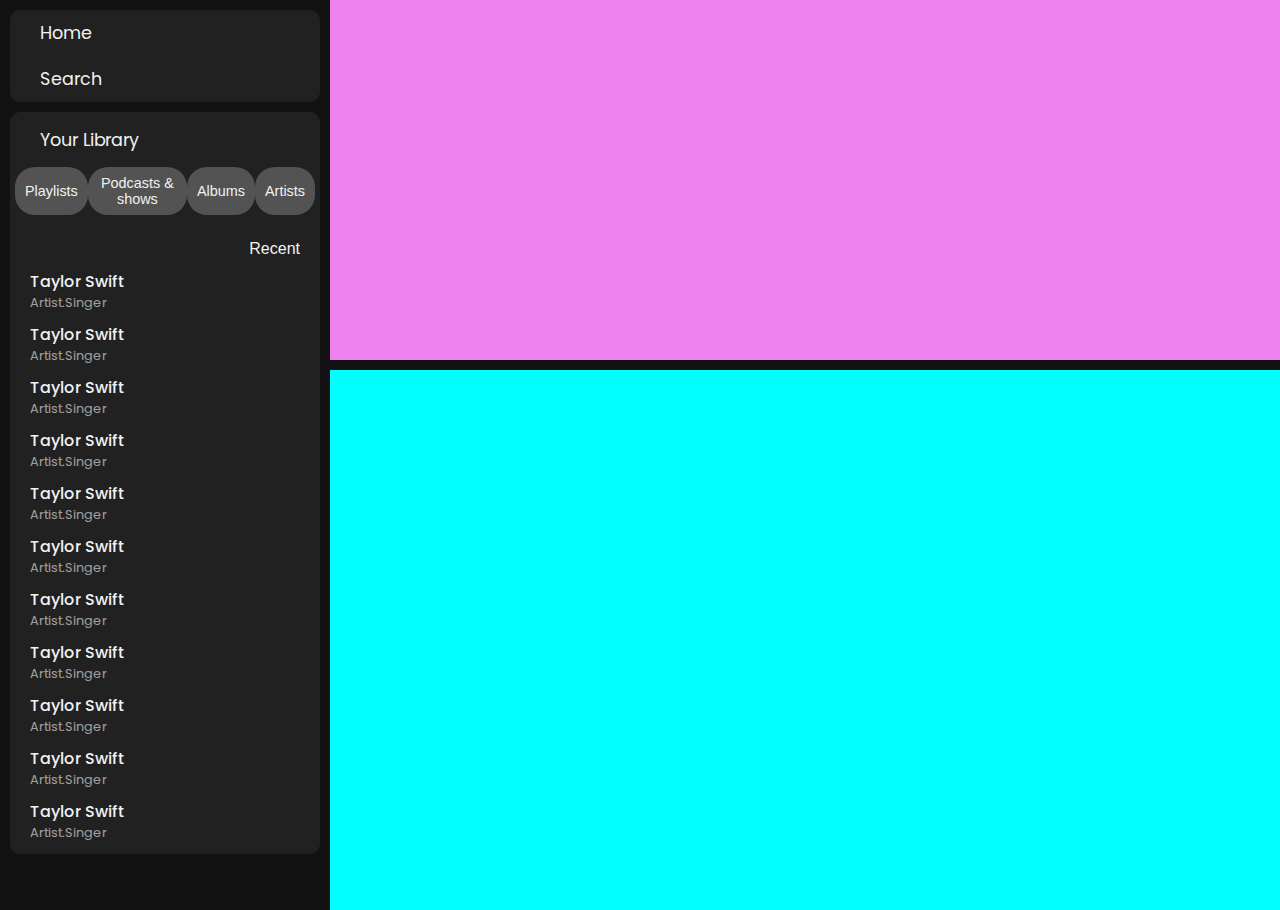
==== index.html @ 1f9c6d1b "aside bar done" ====
<!DOCTYPE html>
<html lang="en">
<head>
    <meta charset="UTF-8">
    <meta name="viewport" content="width=device-width, initial-scale=1.0">
    <title>spotify clone</title>
    <link href="https://cdn.jsdelivr.net/npm/remixicon@2.2.0/fonts/remixicon.css" rel="stylesheet">
    <!-- UNICONS -->
    <link rel="stylesheet" href="https://unicons.iconscout.com/release/v4.0.8/css/line.css">
    <link rel="stylesheet" href="style.css">
</head>
<body>
    <aside>
        <nav>
            <div>
                <i class="ri-home-5-fill"></i><h2>Home</h2>
            </div>
            <div>
                <i class="ri-search-line"></i><h2>Search</h2>
            </div>
        </nav>
        <section class="list">
            <div class="list__top">
                <div class="list__top__left">
                    <i class="ri-layout-2-fill"></i>
                    <h2>Your Library</h2>
                </div>
                <div class="list__top__right">
                    <i class="uil uil-plus"></i>
                    <i class="uil uil-arrow-right"></i>
                </div>
            </div>
            <div class="category-btn">
                <button>Playlists</button>
                <button>Podcasts & shows</button>
                <button>Albums</button>
                <button>Artists</button>
            </div>
            <div class="recent-btn">
                <i class="ri-search-line"></i>
                <button>Recent <i class="uil uil-angle-down"></i></button>
            </div>
            <div class="music__lists">
                <div class="music__box">
                    <div>
                        <img src="images/thumbnail1.jpeg" alt="" />
                    </div>
                    <div>
                        <p class="author_title">Taylor Swift</p>
                        <p class="author_sub_title">Artist.Singer</p>
                    </div>
                </div>
                <div class="music__box">
                    <div>
                        <img src="images/thumbnail2.jpg" alt="" />
                    </div>
                    <div>
                        <p class="author_title">Taylor Swift</p>
                        <p class="author_sub_title">Artist.Singer</p>
                    </div>
                </div>
                <div class="music__box">
                    <div>
                        <img src="images/thumbnail3.jpeg" alt="" />
                    </div>
                    <div>
                        <p class="author_title">Taylor Swift</p>
                        <p class="author_sub_title">Artist.Singer</p>
                    </div>
                </div>
                <div class="music__box">
                    <div>
                        <img src="images/thumbnail4.jpeg" alt="" />
                    </div>
                    <div>
                        <p class="author_title">Taylor Swift</p>
                        <p class="author_sub_title">Artist.Singer</p>
                    </div>
                </div>
                <div class="music__box">
                    <div>
                        <img src="images/thumbnail5.jpeg" alt="" />
                    </div>
                    <div>
                        <p class="author_title">Taylor Swift</p>
                        <p class="author_sub_title">Artist.Singer</p>
                    </div>
                </div>
                <div class="music__box">
                    <div>
                        <img src="images/thumbnail6.jpeg" alt="" />
                    </div>
                    <div>
                        <p class="author_title">Taylor Swift</p>
                        <p class="author_sub_title">Artist.Singer</p>
                    </div>
                </div>
                <div class="music__box">
                    <div>
                        <img src="images/thumbnail7.jpeg" alt="" />
                    </div>
                    <div>
                        <p class="author_title">Taylor Swift</p>
                        <p class="author_sub_title">Artist.Singer</p>
                    </div>
                </div>
                <div class="music__box">
                    <div>
                        <img src="images/thumbnail7.jpeg" alt="" />
                    </div>
                    <div>
                        <p class="author_title">Taylor Swift</p>
                        <p class="author_sub_title">Artist.Singer</p>
                    </div>
                </div>
                <div class="music__box">
                    <div>
                        <img src="images/thumbnail7.jpeg" alt="" />
                    </div>
                    <div>
                        <p class="author_title">Taylor Swift</p>
                        <p class="author_sub_title">Artist.Singer</p>
                    </div>
                </div>
                <div class="music__box">
                    <div>
                        <img src="images/thumbnail7.jpeg" alt="" />
                    </div>
                    <div>
                        <p class="author_title">Taylor Swift</p>
                        <p class="author_sub_title">Artist.Singer</p>
                    </div>
                </div>
                <div class="music__box">
                    <div>
                        <img src="images/thumbnail7.jpeg" alt="" />
                    </div>
                    <div>
                        <p class="author_title">Taylor Swift</p>
                        <p class="author_sub_title">Artist.Singer</p>
                    </div>
                </div>
                <div class="music__box">
                    <div>
                        <img src="images/thumbnail7.jpeg" alt="" />
                    </div>
                    <div>
                        <p class="author_title">Taylor Swift</p>
                        <p class="author_sub_title">Artist.Singer</p>
                    </div>
                </div>
                <div class="music__box">
                    <div>
                        <img src="images/thumbnail7.jpeg" alt="" />
                    </div>
                    <div>
                        <p class="author_title">Taylor Swift</p>
                        <p class="author_sub_title">Artist.Singer</p>
                    </div>
                </div>
                <div class="music__box">
                    <div>
                        <img src="images/thumbnail7.jpeg" alt="" />
                    </div>
                    <div>
                        <p class="author_title">Taylor Swift</p>
                        <p class="author_sub_title">Artist.Singer</p>
                    </div>
                </div>
                <div class="music__box">
                    <div>
                        <img src="images/thumbnail7.jpeg" alt="" />
                    </div>
                    <div>
                        <p class="author_title">Taylor Swift</p>
                        <p class="author_sub_title">Artist.Singer</p>
                    </div>
                </div>
                <div class="music__box">
                    <div>
                        <img src="images/thumbnail7.jpeg" alt="" />
                    </div>
                    <div>
                        <p class="author_title">Taylor Swift</p>
                        <p class="author_sub_title">Artist.Singer</p>
                    </div>
                </div>
            </div>
        </section>
    </aside>
    <main>
        <header>

        </header>
        <section class="container">
            
        </section>
    </main>
</body>
</html>
---- style.css ----
@import url("https://fonts.googleapis.com/css2?family=Poppins:wght@300;400;500;600&family=Roboto:wght@300;400;500&display=swap");
/* font-family: 'Poppins', sans-serif;
font-family: 'Roboto', sans-serif; */

* {
  margin: 0;
  padding: 0;
  box-sizing: border-box;
}

:root {
  /* Hex	 */
  --main-green: #1db954;
  --background: #212121;
  --border: #121212;
  --light-background: #535353;
  --grey: #b3b3b3;
  --font-color: #f1f1f1;
}
::-webkit-scrollbar {
  width: 0px;
  height: 5px;
  cursor: pointer;
}

::-webkit-scrollbar-thumb {
  background-color: rgb(114, 113, 113);
  border-radius: 10px;
  height: 200px;
}

::-webkit-scrollbar-track {
  background-color: transparent;
}

body {
  display: grid;
  grid-template-columns: 25% 75%;
  gap: 10px;
  height: 100vh;
  background: var(--border);
  font-family: "Poppins", sans-serif;
}
/* -------------------------------------------------------------------------- */
/*                                Aside section                               */
/* -------------------------------------------------------------------------- */
aside {
  position: sticky;
  background-color: var(--border);
  grid-row-start: 1;
  grid-row-end: 3;
  gap: 10px;
}
aside nav {
  margin-block: 10px;
  margin-left: 10px;
  border-radius: 10px;
  overflow: hidden;
  background: var(--background);
}
aside nav div {
  padding: 10px 20px;
  display: flex;
  justify-content: flex-start;
  align-items: center;
  color: var(--font-color);
  cursor: pointer;
}
aside nav div i {
  font-size: 1.5rem;
  margin-right: 10px;
}
aside nav div h2 {
  font-size: 1.1rem;
  font-weight: 400;
}
aside nav div:hover {
  opacity: 0.8;
}
/* ------------------------- aside section container ------------------------ */
aside .list {
  background: var(--background);
  margin-left: 10px;
  margin-bottom: 10px;
  border-radius: 10px;
  overflow: hidden;
  color: var(--font-color);
}
aside .list .list__top {
  display: flex;
  justify-content: space-between;
  align-items: center;
  padding: 10px 20px;
}
aside .list .list__top .list__top__left {
  display: flex;
  align-items: center;
}
aside .list .list__top .list__top__left > i {
  font-size: 1.5rem;
  margin-right: 10px;
}
aside .list .list__top .list__top__left > h2 {
  font-size: 1.1rem;
  font-weight: 400;
}
aside .list .list__top .list__top__right > i {
  font-size: 1.5rem;
}
aside .list .list__top .list__top__right > i:first-child {
  margin-right: 5px;
}
aside .list .category-btn {
  display: flex;
  justify-content: space-around;
  margin-inline: 5px;
  margin-bottom: 10px;
}
aside .list .category-btn button {
  padding: 8px 10px;
  border-radius: 20px;
  background: var(--light-background);
  color: var(--font-color);
  font-size: 0.9rem;
  font-weight: 500;
  border: none;
  outline: none;
}
aside .list .recent-btn {
  display: flex;
  justify-content: space-between;
  padding: 10px 20px;
}
aside .list .recent-btn i {
  font-size: 1.3rem;
}
aside .list .recent-btn button {
  font-size: 1rem;
  background: none;
  border: none;
  outline: none;
  color: var(--font-color);
}
aside .list .music__lists {
  display: grid;
  gap: 10px;
  height: 65vh;
  overflow: auto;
}
aside .list .music__box {
  margin-inline: 10px;
  display: flex;
  gap: 10px;
}
aside .list .music__box div > img {
  height: 3.3rem;
  border-radius: 10px;
}
aside .list .music__box div > .author_title {
  font-weight: 500;
}
aside .list .music__box div > .author_sub_title {
  font-size: 0.8rem;
  opacity: 0.6;
}

main {
  background-color: var(--border);
  display: grid;
  grid-template-rows: 40% 60%;
  gap: 10px;
  height: 100vh;
}
main > header {
  width: 100%;
  height: 100%;
  background-color: violet;
}
main > section {
  width: 100%;
  background-color: aqua;
}
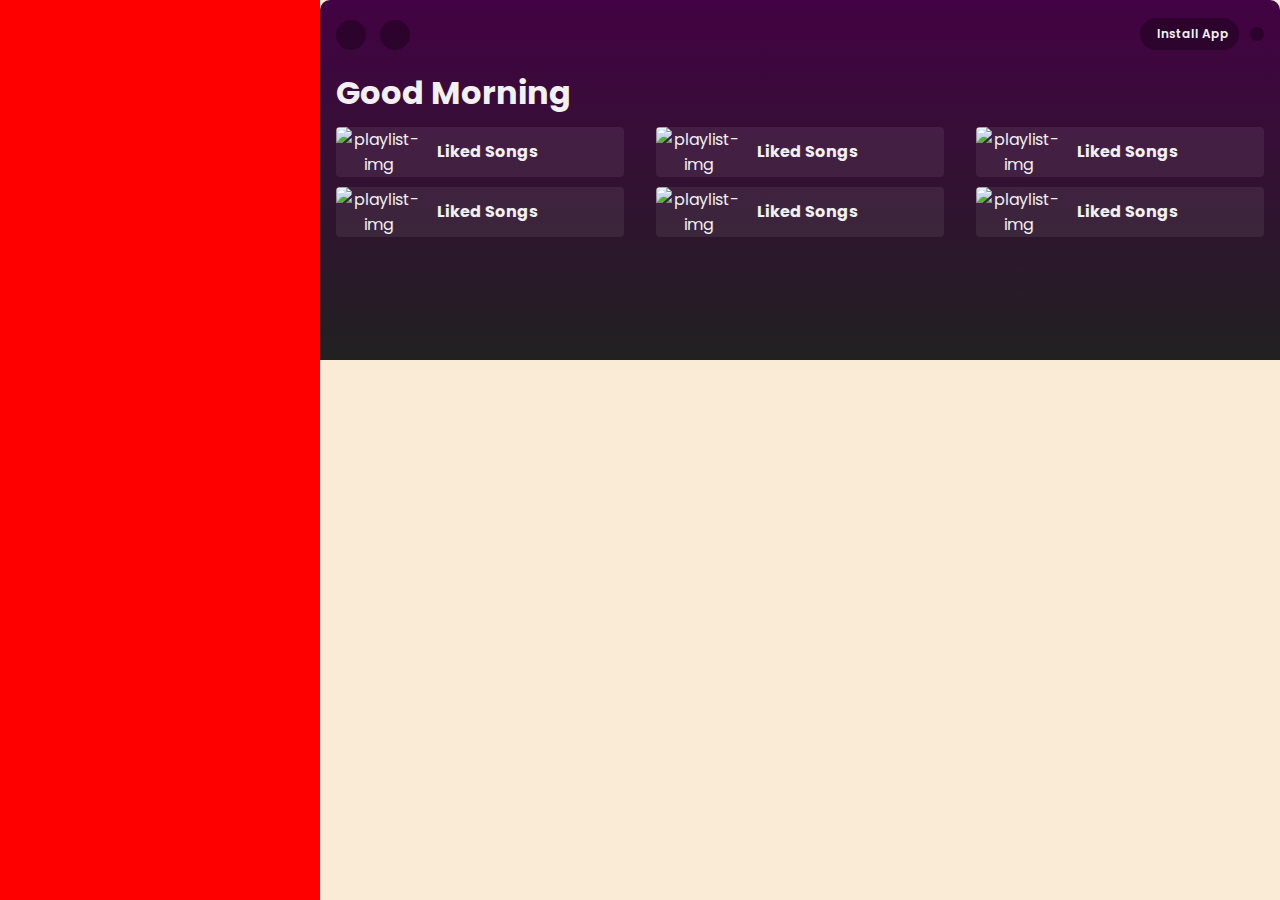
==== commit 2f45eabf: "Main header done" ====
--- a/index.html
+++ b/index.html
@@ -4,196 +4,69 @@
     <meta charset="UTF-8">
     <meta name="viewport" content="width=device-width, initial-scale=1.0">
     <title>spotify clone</title>
+
+    <!-- ================= Remix Icons =============== -->
     <link href="https://cdn.jsdelivr.net/npm/remixicon@2.2.0/fonts/remixicon.css" rel="stylesheet">
-    <!-- UNICONS -->
-    <link rel="stylesheet" href="https://unicons.iconscout.com/release/v4.0.8/css/line.css">
+    
+     <!-- UNICONS -->
+     <link rel="stylesheet" href="https://unicons.iconscout.com/release/v4.0.8/css/line.css">
+
     <link rel="stylesheet" href="style.css">
 </head>
 <body>
     <aside>
-        <nav>
-            <div>
-                <i class="ri-home-5-fill"></i><h2>Home</h2>
-            </div>
-            <div>
-                <i class="ri-search-line"></i><h2>Search</h2>
-            </div>
-        </nav>
-        <section class="list">
-            <div class="list__top">
-                <div class="list__top__left">
-                    <i class="ri-layout-2-fill"></i>
-                    <h2>Your Library</h2>
-                </div>
-                <div class="list__top__right">
-                    <i class="uil uil-plus"></i>
-                    <i class="uil uil-arrow-right"></i>
-                </div>
-            </div>
-            <div class="category-btn">
-                <button>Playlists</button>
-                <button>Podcasts & shows</button>
-                <button>Albums</button>
-                <button>Artists</button>
-            </div>
-            <div class="recent-btn">
-                <i class="ri-search-line"></i>
-                <button>Recent <i class="uil uil-angle-down"></i></button>
-            </div>
-            <div class="music__lists">
-                <div class="music__box">
-                    <div>
-                        <img src="images/thumbnail1.jpeg" alt="" />
-                    </div>
-                    <div>
-                        <p class="author_title">Taylor Swift</p>
-                        <p class="author_sub_title">Artist.Singer</p>
-                    </div>
-                </div>
-                <div class="music__box">
-                    <div>
-                        <img src="images/thumbnail2.jpg" alt="" />
-                    </div>
-                    <div>
-                        <p class="author_title">Taylor Swift</p>
-                        <p class="author_sub_title">Artist.Singer</p>
-                    </div>
-                </div>
-                <div class="music__box">
-                    <div>
-                        <img src="images/thumbnail3.jpeg" alt="" />
-                    </div>
-                    <div>
-                        <p class="author_title">Taylor Swift</p>
-                        <p class="author_sub_title">Artist.Singer</p>
-                    </div>
-                </div>
-                <div class="music__box">
-                    <div>
-                        <img src="images/thumbnail4.jpeg" alt="" />
-                    </div>
-                    <div>
-                        <p class="author_title">Taylor Swift</p>
-                        <p class="author_sub_title">Artist.Singer</p>
-                    </div>
-                </div>
-                <div class="music__box">
-                    <div>
-                        <img src="images/thumbnail5.jpeg" alt="" />
-                    </div>
-                    <div>
-                        <p class="author_title">Taylor Swift</p>
-                        <p class="author_sub_title">Artist.Singer</p>
-                    </div>
-                </div>
-                <div class="music__box">
-                    <div>
-                        <img src="images/thumbnail6.jpeg" alt="" />
-                    </div>
-                    <div>
-                        <p class="author_title">Taylor Swift</p>
-                        <p class="author_sub_title">Artist.Singer</p>
-                    </div>
-                </div>
-                <div class="music__box">
-                    <div>
-                        <img src="images/thumbnail7.jpeg" alt="" />
-                    </div>
-                    <div>
-                        <p class="author_title">Taylor Swift</p>
-                        <p class="author_sub_title">Artist.Singer</p>
-                    </div>
-                </div>
-                <div class="music__box">
-                    <div>
-                        <img src="images/thumbnail7.jpeg" alt="" />
-                    </div>
-                    <div>
-                        <p class="author_title">Taylor Swift</p>
-                        <p class="author_sub_title">Artist.Singer</p>
-                    </div>
-                </div>
-                <div class="music__box">
-                    <div>
-                        <img src="images/thumbnail7.jpeg" alt="" />
-                    </div>
-                    <div>
-                        <p class="author_title">Taylor Swift</p>
-                        <p class="author_sub_title">Artist.Singer</p>
-                    </div>
-                </div>
-                <div class="music__box">
-                    <div>
-                        <img src="images/thumbnail7.jpeg" alt="" />
-                    </div>
-                    <div>
-                        <p class="author_title">Taylor Swift</p>
-                        <p class="author_sub_title">Artist.Singer</p>
-                    </div>
-                </div>
-                <div class="music__box">
-                    <div>
-                        <img src="images/thumbnail7.jpeg" alt="" />
-                    </div>
-                    <div>
-                        <p class="author_title">Taylor Swift</p>
-                        <p class="author_sub_title">Artist.Singer</p>
-                    </div>
-                </div>
-                <div class="music__box">
-                    <div>
-                        <img src="images/thumbnail7.jpeg" alt="" />
-                    </div>
-                    <div>
-                        <p class="author_title">Taylor Swift</p>
-                        <p class="author_sub_title">Artist.Singer</p>
-                    </div>
-                </div>
-                <div class="music__box">
-                    <div>
-                        <img src="images/thumbnail7.jpeg" alt="" />
-                    </div>
-                    <div>
-                        <p class="author_title">Taylor Swift</p>
-                        <p class="author_sub_title">Artist.Singer</p>
-                    </div>
-                </div>
-                <div class="music__box">
-                    <div>
-                        <img src="images/thumbnail7.jpeg" alt="" />
-                    </div>
-                    <div>
-                        <p class="author_title">Taylor Swift</p>
-                        <p class="author_sub_title">Artist.Singer</p>
-                    </div>
-                </div>
-                <div class="music__box">
-                    <div>
-                        <img src="images/thumbnail7.jpeg" alt="" />
-                    </div>
-                    <div>
-                        <p class="author_title">Taylor Swift</p>
-                        <p class="author_sub_title">Artist.Singer</p>
-                    </div>
-                </div>
-                <div class="music__box">
-                    <div>
-                        <img src="images/thumbnail7.jpeg" alt="" />
-                    </div>
-                    <div>
-                        <p class="author_title">Taylor Swift</p>
-                        <p class="author_sub_title">Artist.Singer</p>
-                    </div>
-                </div>
-            </div>
-        </section>
+
     </aside>
     <main>
         <header>
-
+            <nav class="top-nav">
+                <div class="arrows">
+                    <span class="icon-left"><i class="ri-arrow-left-s-line"></i></span>
+                    <span class="icon-right"><i class="ri-arrow-right-s-line"></i></span>
+                </div>
+                <div class="nav-info">
+                    <span class="install-app"><i class="ri-download-line"></i>Install App</span>
+                    <span class="user-profile"><i class="ri-user-line"></i></span>
+                </div>
+            </nav>
+            <div class="heading">
+                <h1>Good Morning</h1>
+            </div>
+            <div class="playlist-container">
+                <div class="playlist">
+                    <img src="https://tse3.mm.bing.net/th?id=OIP.KIRb1icpJNN8DLBWg6hM1gHaHY&pid=Api&P=0&h=180" alt="playlist-img" class="playlist-img">
+                    <h4 class="playlist-title">Liked Songs</h4>
+                    <span class="play-icon"><i class="ri-play-fill"></i></span>
+                </div>
+                <div class="playlist">
+                    <img src="https://image.freepik.com/free-vector/beautiful-retro-live-music-banner_1419-1988.jpg" alt="playlist-img" class="playlist-img">
+                    <h4 class="playlist-title">Liked Songs</h4>
+                    <span class="play-icon"><i class="ri-play-fill"></i></span>
+                </div>
+                <div class="playlist">
+                    <img src="https://d1csarkz8obe9u.cloudfront.net/posterpreviews/new-release-mixtape-music-promo-video-banner-design-template-7518214f05194bed7dd793cc465c2a35_screen.jpg" alt="playlist-img" class="playlist-img">
+                    <h4 class="playlist-title">Liked Songs</h4>
+                    <span class="play-icon"><i class="ri-play-fill"></i></span>
+                </div>
+                <div class="playlist">
+                    <img src="https://tse3.mm.bing.net/th?id=OIP.KIRb1icpJNN8DLBWg6hM1gHaHY&pid=Api&P=0&h=180" alt="playlist-img" class="playlist-img">
+                    <h4 class="playlist-title">Liked Songs</h4>
+                    <span class="play-icon"><i class="ri-play-fill"></i></span>
+                </div>
+                <div class="playlist">
+                    <img src="https://image.freepik.com/free-vector/beautiful-retro-live-music-banner_1419-1988.jpg" alt="playlist-img" class="playlist-img">
+                    <h4 class="playlist-title">Liked Songs</h4>
+                    <span class="play-icon"><i class="ri-play-fill"></i></span>
+                </div>
+                <div class="playlist">
+                    <img src="https://d1csarkz8obe9u.cloudfront.net/posterpreviews/new-release-mixtape-music-promo-video-banner-design-template-7518214f05194bed7dd793cc465c2a35_screen.jpg" alt="playlist-img" class="playlist-img">
+                    <h4 class="playlist-title">Liked Songs</h4>
+                    <span class="play-icon"><i class="ri-play-fill"></i></span>
+                </div>
+            </div>
         </header>
         <section class="container">
-            
+
         </section>
     </main>
 </body>
--- a/style.css
+++ b/style.css
@@ -1,182 +1,163 @@
 @import url("https://fonts.googleapis.com/css2?family=Poppins:wght@300;400;500;600&family=Roboto:wght@300;400;500&display=swap");
-/* font-family: 'Poppins', sans-serif;
-font-family: 'Roboto', sans-serif; */
 
-* {
-  margin: 0;
-  padding: 0;
-  box-sizing: border-box;
+
+*{
+    margin: 0;
+    padding: 0;
+    box-sizing: border-box;
+}
+body{
+    display: grid;
+    grid-template-columns: 25% 75%;
+    height: 100vh;
+    font-family: 'Roboto', sans-serif;
+    font-family: 'Poppins', sans-serif;
+}
+aside{
+    background-color: red;
+    height: 100vh;
+}
+main{
+    background-color: antiquewhite;
+    height: 100vh;
+}
+main > header {
+    width: 100%;
+    height: 40%;
+    background-color: var(--background);
 }
 
-:root {
-  /* Hex	 */
-  --main-green: #1db954;
-  --background: #212121;
-  --border: #121212;
-  --light-background: #535353;
-  --grey: #b3b3b3;
-  --font-color: #f1f1f1;
-}
-::-webkit-scrollbar {
-  width: 0px;
-  height: 5px;
-  cursor: pointer;
+:root{
+    /* Hex	 */
+    --main-green: #1db954;
+    --background: #212121;	
+    --border :#121212;
+    --light-background:#535353;
+    --grey:#b3b3b3;
+    --font-color: #f1f1f1;
 }
 
-::-webkit-scrollbar-thumb {
-  background-color: rgb(114, 113, 113);
-  border-radius: 10px;
-  height: 200px;
+/* ==================== Headder CSS ===================== */
+
+header{
+    background: linear-gradient(to bottom , rgb(67, 2, 67) , var(--background));
+    color: var(--font-color);
+    border-top-left-radius: 10px;
+    border-top-right-radius: 10px;
 }
 
-::-webkit-scrollbar-track {
-  background-color: transparent;
+header .top-nav{
+    padding: 1rem;
+    display: flex;
+    justify-content: space-between;
+    align-items: center;
+    background-color: transparent;
+    position: sticky;
+    top: 0px;
 }
 
-body {
-  display: grid;
-  grid-template-columns: 25% 75%;
-  gap: 10px;
-  height: 100vh;
-  background: var(--border);
-  font-family: "Poppins", sans-serif;
-}
-/* -------------------------------------------------------------------------- */
-/*                                Aside section                               */
-/* -------------------------------------------------------------------------- */
-aside {
-  position: sticky;
-  background-color: var(--border);
-  grid-row-start: 1;
-  grid-row-end: 3;
-  gap: 10px;
-}
-aside nav {
-  margin-block: 10px;
-  margin-left: 10px;
-  border-radius: 10px;
-  overflow: hidden;
-  background: var(--background);
-}
-aside nav div {
-  padding: 10px 20px;
-  display: flex;
-  justify-content: flex-start;
-  align-items: center;
-  color: var(--font-color);
-  cursor: pointer;
-}
-aside nav div i {
-  font-size: 1.5rem;
-  margin-right: 10px;
-}
-aside nav div h2 {
-  font-size: 1.1rem;
-  font-weight: 400;
-}
-aside nav div:hover {
-  opacity: 0.8;
-}
-/* ------------------------- aside section container ------------------------ */
-aside .list {
-  background: var(--background);
-  margin-left: 10px;
-  margin-bottom: 10px;
-  border-radius: 10px;
-  overflow: hidden;
-  color: var(--font-color);
-}
-aside .list .list__top {
-  display: flex;
-  justify-content: space-between;
-  align-items: center;
-  padding: 10px 20px;
-}
-aside .list .list__top .list__top__left {
-  display: flex;
-  align-items: center;
-}
-aside .list .list__top .list__top__left > i {
-  font-size: 1.5rem;
-  margin-right: 10px;
-}
-aside .list .list__top .list__top__left > h2 {
-  font-size: 1.1rem;
-  font-weight: 400;
-}
-aside .list .list__top .list__top__right > i {
-  font-size: 1.5rem;
-}
-aside .list .list__top .list__top__right > i:first-child {
-  margin-right: 5px;
-}
-aside .list .category-btn {
-  display: flex;
-  justify-content: space-around;
-  margin-inline: 5px;
-  margin-bottom: 10px;
-}
-aside .list .category-btn button {
-  padding: 8px 10px;
-  border-radius: 20px;
-  background: var(--light-background);
-  color: var(--font-color);
-  font-size: 0.9rem;
-  font-weight: 500;
-  border: none;
-  outline: none;
-}
-aside .list .recent-btn {
-  display: flex;
-  justify-content: space-between;
-  padding: 10px 20px;
-}
-aside .list .recent-btn i {
-  font-size: 1.3rem;
-}
-aside .list .recent-btn button {
-  font-size: 1rem;
-  background: none;
-  border: none;
-  outline: none;
-  color: var(--font-color);
-}
-aside .list .music__lists {
-  display: grid;
-  gap: 10px;
-  height: 65vh;
-  overflow: auto;
-}
-aside .list .music__box {
-  margin-inline: 10px;
-  display: flex;
-  gap: 10px;
-}
-aside .list .music__box div > img {
-  height: 3.3rem;
-  border-radius: 10px;
-}
-aside .list .music__box div > .author_title {
-  font-weight: 500;
-}
-aside .list .music__box div > .author_sub_title {
-  font-size: 0.8rem;
-  opacity: 0.6;
+header .top-nav .arrows span{
+    font-size: 25px;
+    display: inline-flex;
+    justify-content: center;
+    align-items: center;
+    height: 30px;
+    width: 30px;
+    border-radius: 50%;
+    background-color: rgba(0,0,0,.3);
+    color: rgba(255,255,255,.7)
 }
 
-main {
-  background-color: var(--border);
-  display: grid;
-  grid-template-rows: 40% 60%;
-  gap: 10px;
-  height: 100vh;
+header .top-nav .arrows .icon-left{
+    margin-right: 10px;
 }
-main > header {
-  width: 100%;
-  height: 100%;
-  background-color: violet;
+
+header .top-nav .install-app{
+    background-color: rgba(0,0,0,.3);
+    padding: 7px 10px;
+    border-radius: 35px;
+    display: inline-flex;
+    align-items: center;
+    font-size: 12px;
+    font-weight: 600;
 }
-main > section {
-  width: 100%;
-  background-color: aqua;
+
+header .top-nav .install-app i{
+    margin-right: 7px;
 }
+
+header .top-nav .user-profile{
+    background-color: rgba(0,0,0,.3);
+    padding: 7px;
+    border-radius: 50%;
+    display: inline-flex;
+    align-items: center;
+    margin-left: 7px;
+}
+
+header .heading h1{
+    padding: .2rem 1rem .6rem 1rem;
+}
+
+header .playlist-container{
+    display: grid;
+    grid-template-columns: repeat(3 , 1fr);;
+}
+
+header .playlist-container .playlist{
+    background-color: rgba(255,255,255,.07);
+    display: flex;
+    margin: 0 1rem 10px 1rem;
+    border-radius: 4px;
+    overflow: hidden;
+    text-align: center;
+    align-items: center;
+    transition: all .2s;
+    position: relative;
+}
+
+header .playlist-container .playlist img{
+    height: 100%;
+    width: 85px;
+}
+
+header .playlist-container h4{
+    margin-left: 1rem;
+}
+
+header .playlist-container .playlist .play-icon{
+    position: absolute;
+    right: 1.1rem;
+    align-items: center;
+    border-radius: 50%;
+    background-color: rgb(9, 213, 84);
+    height: 50px;
+    width: 50px;
+    display: flex;
+    justify-content: center;
+    color:black;
+    visibility: hidden;
+    box-shadow: 0 4px 10px 4px rgba(0,0,0,.3);
+}
+
+header .playlist-container .playlist .play-icon i{
+    font-size: 30px;
+    justify-self: center;
+
+}
+
+/* hover */
+header .nav-info span:hover{
+    transform: scale(1.02);
+    cursor: pointer;
+}
+header .playlist-container .playlist:hover{
+    background-color: rgba(255,255,255,.12);
+}
+header .playlist-container .playlist .play-icon:hover{
+    filter: brightness(1.04);
+    transform: scale(1.01);
+}
+header .playlist-container .playlist:hover>.play-icon{
+    visibility: visible;
+}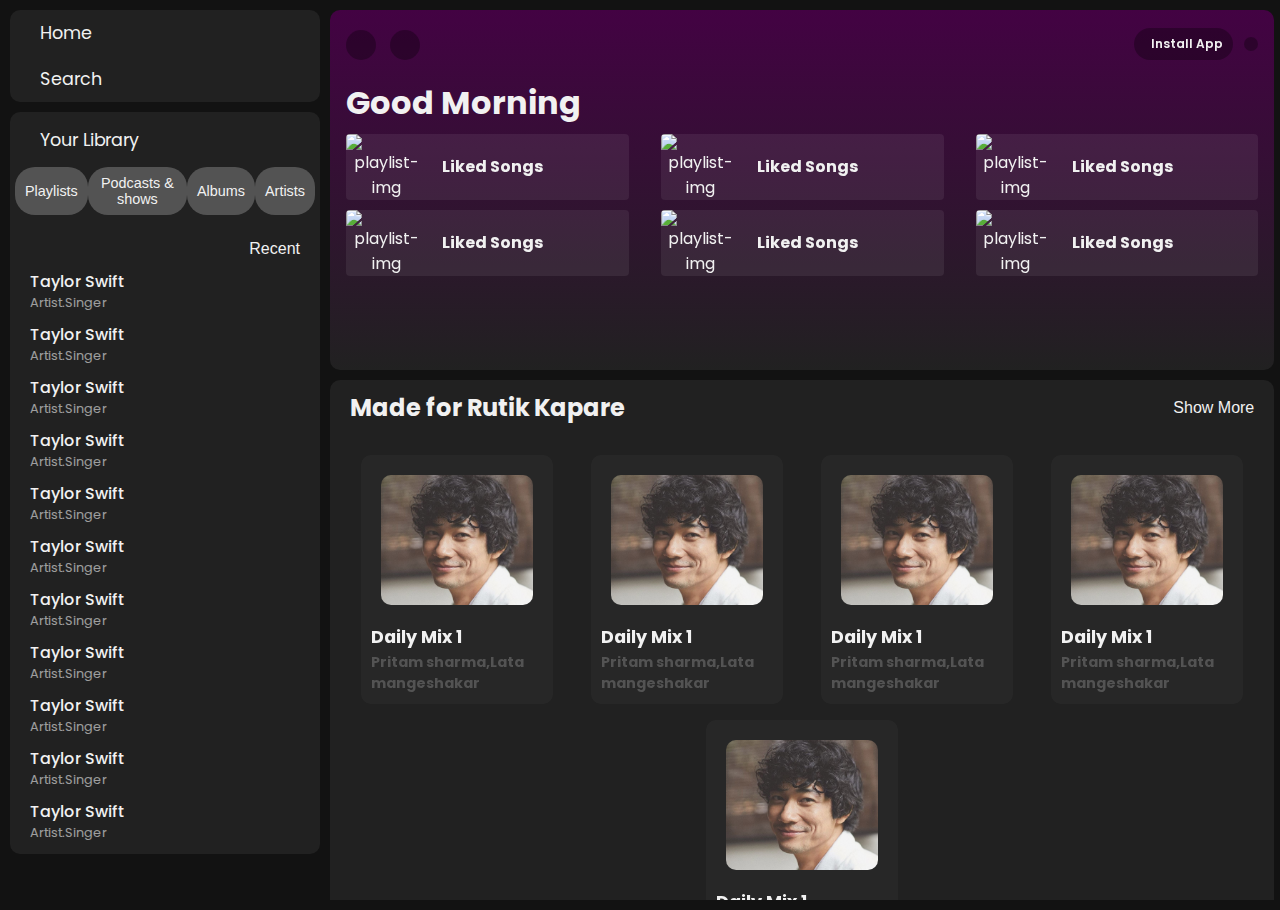
==== commit 872e07ef: "rutik side fix done!" ====
--- a/index.html
+++ b/index.html
@@ -1,73 +1,377 @@
 <!DOCTYPE html>
 <html lang="en">
-<head>
-    <meta charset="UTF-8">
-    <meta name="viewport" content="width=device-width, initial-scale=1.0">
+  <head>
+    <meta charset="UTF-8" />
+    <meta name="viewport" content="width=device-width, initial-scale=1.0" />
     <title>spotify clone</title>
 
     <!-- ================= Remix Icons =============== -->
-    <link href="https://cdn.jsdelivr.net/npm/remixicon@2.2.0/fonts/remixicon.css" rel="stylesheet">
-    
-     <!-- UNICONS -->
-     <link rel="stylesheet" href="https://unicons.iconscout.com/release/v4.0.8/css/line.css">
-
-    <link rel="stylesheet" href="style.css">
-</head>
-<body>
+    <link
+      href="https://cdn.jsdelivr.net/npm/remixicon@2.2.0/fonts/remixicon.css"
+      rel="stylesheet"
+    />
+
+    <!-- UNICONS -->
+    <link
+      rel="stylesheet"
+      href="https://unicons.iconscout.com/release/v4.0.8/css/line.css"
+    />
+    <link rel="stylesheet" href="style.css" />
+  </head>
+  <body>
     <aside>
-
+      <nav>
+        <div>
+          <i class="ri-home-5-fill"></i>
+          <h2>Home</h2>
+        </div>
+        <div>
+          <i class="ri-search-line"></i>
+          <h2>Search</h2>
+        </div>
+      </nav>
+      <section class="list">
+        <div class="list__top">
+          <div class="list__top__left">
+            <i class="ri-layout-2-fill"></i>
+            <h2>Your Library</h2>
+          </div>
+          <div class="list__top__right">
+            <i class="uil uil-plus"></i>
+            <i class="uil uil-arrow-right"></i>
+          </div>
+        </div>
+        <div class="category-btn">
+          <button>Playlists</button>
+          <button>Podcasts & shows</button>
+          <button>Albums</button>
+          <button>Artists</button>
+        </div>
+        <div class="recent-btn">
+          <i class="ri-search-line"></i>
+          <button>Recent <i class="uil uil-angle-down"></i></button>
+        </div>
+        <div class="music__lists">
+          <div class="music__box">
+            <div>
+              <img src="images/thumbnail1.jpeg" alt="" />
+            </div>
+            <div>
+              <p class="author_title">Taylor Swift</p>
+              <p class="author_sub_title">Artist.Singer</p>
+            </div>
+          </div>
+          <div class="music__box">
+            <div>
+              <img src="images/thumbnail2.jpg" alt="" />
+            </div>
+            <div>
+              <p class="author_title">Taylor Swift</p>
+              <p class="author_sub_title">Artist.Singer</p>
+            </div>
+          </div>
+          <div class="music__box">
+            <div>
+              <img src="images/thumbnail3.jpeg" alt="" />
+            </div>
+            <div>
+              <p class="author_title">Taylor Swift</p>
+              <p class="author_sub_title">Artist.Singer</p>
+            </div>
+          </div>
+          <div class="music__box">
+            <div>
+              <img src="images/thumbnail4.jpeg" alt="" />
+            </div>
+            <div>
+              <p class="author_title">Taylor Swift</p>
+              <p class="author_sub_title">Artist.Singer</p>
+            </div>
+          </div>
+          <div class="music__box">
+            <div>
+              <img src="images/thumbnail5.jpeg" alt="" />
+            </div>
+            <div>
+              <p class="author_title">Taylor Swift</p>
+              <p class="author_sub_title">Artist.Singer</p>
+            </div>
+          </div>
+          <div class="music__box">
+            <div>
+              <img src="images/thumbnail6.jpeg" alt="" />
+            </div>
+            <div>
+              <p class="author_title">Taylor Swift</p>
+              <p class="author_sub_title">Artist.Singer</p>
+            </div>
+          </div>
+          <div class="music__box">
+            <div>
+              <img src="images/thumbnail7.jpeg" alt="" />
+            </div>
+            <div>
+              <p class="author_title">Taylor Swift</p>
+              <p class="author_sub_title">Artist.Singer</p>
+            </div>
+          </div>
+          <div class="music__box">
+            <div>
+              <img src="images/thumbnail7.jpeg" alt="" />
+            </div>
+            <div>
+              <p class="author_title">Taylor Swift</p>
+              <p class="author_sub_title">Artist.Singer</p>
+            </div>
+          </div>
+          <div class="music__box">
+            <div>
+              <img src="images/thumbnail7.jpeg" alt="" />
+            </div>
+            <div>
+              <p class="author_title">Taylor Swift</p>
+              <p class="author_sub_title">Artist.Singer</p>
+            </div>
+          </div>
+          <div class="music__box">
+            <div>
+              <img src="images/thumbnail7.jpeg" alt="" />
+            </div>
+            <div>
+              <p class="author_title">Taylor Swift</p>
+              <p class="author_sub_title">Artist.Singer</p>
+            </div>
+          </div>
+          <div class="music__box">
+            <div>
+              <img src="images/thumbnail7.jpeg" alt="" />
+            </div>
+            <div>
+              <p class="author_title">Taylor Swift</p>
+              <p class="author_sub_title">Artist.Singer</p>
+            </div>
+          </div>
+          <div class="music__box">
+            <div>
+              <img src="images/thumbnail7.jpeg" alt="" />
+            </div>
+            <div>
+              <p class="author_title">Taylor Swift</p>
+              <p class="author_sub_title">Artist.Singer</p>
+            </div>
+          </div>
+          <div class="music__box">
+            <div>
+              <img src="images/thumbnail7.jpeg" alt="" />
+            </div>
+            <div>
+              <p class="author_title">Taylor Swift</p>
+              <p class="author_sub_title">Artist.Singer</p>
+            </div>
+          </div>
+          <div class="music__box">
+            <div>
+              <img src="images/thumbnail7.jpeg" alt="" />
+            </div>
+            <div>
+              <p class="author_title">Taylor Swift</p>
+              <p class="author_sub_title">Artist.Singer</p>
+            </div>
+          </div>
+          <div class="music__box">
+            <div>
+              <img src="images/thumbnail7.jpeg" alt="" />
+            </div>
+            <div>
+              <p class="author_title">Taylor Swift</p>
+              <p class="author_sub_title">Artist.Singer</p>
+            </div>
+          </div>
+          <div class="music__box">
+            <div>
+              <img src="images/thumbnail7.jpeg" alt="" />
+            </div>
+            <div>
+              <p class="author_title">Taylor Swift</p>
+              <p class="author_sub_title">Artist.Singer</p>
+            </div>
+          </div>
+        </div>
+      </section>
     </aside>
     <main>
-        <header>
-            <nav class="top-nav">
-                <div class="arrows">
-                    <span class="icon-left"><i class="ri-arrow-left-s-line"></i></span>
-                    <span class="icon-right"><i class="ri-arrow-right-s-line"></i></span>
-                </div>
-                <div class="nav-info">
-                    <span class="install-app"><i class="ri-download-line"></i>Install App</span>
-                    <span class="user-profile"><i class="ri-user-line"></i></span>
-                </div>
-            </nav>
-            <div class="heading">
-                <h1>Good Morning</h1>
-            </div>
-            <div class="playlist-container">
-                <div class="playlist">
-                    <img src="https://tse3.mm.bing.net/th?id=OIP.KIRb1icpJNN8DLBWg6hM1gHaHY&pid=Api&P=0&h=180" alt="playlist-img" class="playlist-img">
-                    <h4 class="playlist-title">Liked Songs</h4>
-                    <span class="play-icon"><i class="ri-play-fill"></i></span>
-                </div>
-                <div class="playlist">
-                    <img src="https://image.freepik.com/free-vector/beautiful-retro-live-music-banner_1419-1988.jpg" alt="playlist-img" class="playlist-img">
-                    <h4 class="playlist-title">Liked Songs</h4>
-                    <span class="play-icon"><i class="ri-play-fill"></i></span>
-                </div>
-                <div class="playlist">
-                    <img src="https://d1csarkz8obe9u.cloudfront.net/posterpreviews/new-release-mixtape-music-promo-video-banner-design-template-7518214f05194bed7dd793cc465c2a35_screen.jpg" alt="playlist-img" class="playlist-img">
-                    <h4 class="playlist-title">Liked Songs</h4>
-                    <span class="play-icon"><i class="ri-play-fill"></i></span>
-                </div>
-                <div class="playlist">
-                    <img src="https://tse3.mm.bing.net/th?id=OIP.KIRb1icpJNN8DLBWg6hM1gHaHY&pid=Api&P=0&h=180" alt="playlist-img" class="playlist-img">
-                    <h4 class="playlist-title">Liked Songs</h4>
-                    <span class="play-icon"><i class="ri-play-fill"></i></span>
-                </div>
-                <div class="playlist">
-                    <img src="https://image.freepik.com/free-vector/beautiful-retro-live-music-banner_1419-1988.jpg" alt="playlist-img" class="playlist-img">
-                    <h4 class="playlist-title">Liked Songs</h4>
-                    <span class="play-icon"><i class="ri-play-fill"></i></span>
-                </div>
-                <div class="playlist">
-                    <img src="https://d1csarkz8obe9u.cloudfront.net/posterpreviews/new-release-mixtape-music-promo-video-banner-design-template-7518214f05194bed7dd793cc465c2a35_screen.jpg" alt="playlist-img" class="playlist-img">
-                    <h4 class="playlist-title">Liked Songs</h4>
-                    <span class="play-icon"><i class="ri-play-fill"></i></span>
-                </div>
-            </div>
-        </header>
-        <section class="container">
-
-        </section>
+      <header>
+        <nav class="top-nav">
+          <div class="arrows">
+            <span class="icon-left"><i class="ri-arrow-left-s-line"></i></span>
+            <span class="icon-right"
+              ><i class="ri-arrow-right-s-line"></i
+            ></span>
+          </div>
+          <div class="nav-info">
+            <span class="install-app"
+              ><i class="ri-download-line"></i>Install App</span
+            >
+            <span class="user-profile"><i class="ri-user-line"></i></span>
+          </div>
+        </nav>
+        <div class="heading">
+          <h1>Good Morning</h1>
+        </div>
+        <div class="playlist-container">
+          <div class="playlist">
+            <img
+              src="https://tse3.mm.bing.net/th?id=OIP.KIRb1icpJNN8DLBWg6hM1gHaHY&pid=Api&P=0&h=180"
+              alt="playlist-img"
+              class="playlist-img"
+            />
+            <h4 class="playlist-title">Liked Songs</h4>
+            <span class="play-icon"><i class="ri-play-fill"></i></span>
+          </div>
+          <div class="playlist">
+            <img
+              src="https://image.freepik.com/free-vector/beautiful-retro-live-music-banner_1419-1988.jpg"
+              alt="playlist-img"
+              class="playlist-img"
+            />
+            <h4 class="playlist-title">Liked Songs</h4>
+            <span class="play-icon"><i class="ri-play-fill"></i></span>
+          </div>
+          <div class="playlist">
+            <img
+              src="https://d1csarkz8obe9u.cloudfront.net/posterpreviews/new-release-mixtape-music-promo-video-banner-design-template-7518214f05194bed7dd793cc465c2a35_screen.jpg"
+              alt="playlist-img"
+              class="playlist-img"
+            />
+            <h4 class="playlist-title">Liked Songs</h4>
+            <span class="play-icon"><i class="ri-play-fill"></i></span>
+          </div>
+          <div class="playlist">
+            <img
+              src="https://tse3.mm.bing.net/th?id=OIP.KIRb1icpJNN8DLBWg6hM1gHaHY&pid=Api&P=0&h=180"
+              alt="playlist-img"
+              class="playlist-img"
+            />
+            <h4 class="playlist-title">Liked Songs</h4>
+            <span class="play-icon"><i class="ri-play-fill"></i></span>
+          </div>
+          <div class="playlist">
+            <img
+              src="https://image.freepik.com/free-vector/beautiful-retro-live-music-banner_1419-1988.jpg"
+              alt="playlist-img"
+              class="playlist-img"
+            />
+            <h4 class="playlist-title">Liked Songs</h4>
+            <span class="play-icon"><i class="ri-play-fill"></i></span>
+          </div>
+          <div class="playlist">
+            <img
+              src="https://d1csarkz8obe9u.cloudfront.net/posterpreviews/new-release-mixtape-music-promo-video-banner-design-template-7518214f05194bed7dd793cc465c2a35_screen.jpg"
+              alt="playlist-img"
+              class="playlist-img"
+            />
+            <h4 class="playlist-title">Liked Songs</h4>
+            <span class="play-icon"><i class="ri-play-fill"></i></span>
+          </div>
+        </div>
+      </header>
+      <section class="container">
+        <div class="box-heading">
+          <h2>Made for Rutik Kapare</h2>
+          <button class="show-more">Show More</button>
+        </div>
+        <div class="grid">
+          <div class="box-container">
+            <div class="box-item">
+              <img src="img/avatar-1.jpg" alt="" class="box-image" />
+              <h3 class="box-title">Daily Mix 1</h3>
+              <h4>Pritam sharma,Lata mangeshakar</h4>
+              <span class="play-icon"><i class="ri-play-fill"></i></span>
+            </div>
+          </div>
+          <div class="box-container">
+            <div class="box-item">
+              <img src="img/avatar-1.jpg" alt="" class="box-image" />
+              <h3 class="box-title">Daily Mix 1</h3>
+              <h4>Pritam sharma,Lata mangeshakar</h4>
+              <span class="play-icon"><i class="ri-play-fill"></i></span>
+            </div>
+          </div>
+          <div class="box-container">
+            <div class="box-item">
+              <img src="img/avatar-1.jpg" alt="" class="box-image" />
+              <h3 class="box-title">Daily Mix 1</h3>
+              <h4>Pritam sharma,Lata mangeshakar</h4>
+              <span class="play-icon"><i class="ri-play-fill"></i></span>
+            </div>
+          </div>
+          <div class="box-container">
+            <div class="box-item">
+              <img src="img/avatar-1.jpg" alt="" class="box-image" />
+              <h3 class="box-title">Daily Mix 1</h3>
+              <h4>Pritam sharma,Lata mangeshakar</h4>
+
+              <span class="play-icon"><i class="ri-play-fill"></i></span>
+            </div>
+          </div>
+          <div class="box-container">
+            <div class="box-item">
+              <img src="img/avatar-1.jpg" alt="" class="box-image" />
+              <h3 class="box-title">Daily Mix 1</h3>
+              <h4>Pritam sharma,Lata mangeshakar</h4>
+
+              <span class="play-icon"><i class="ri-play-fill"></i></span>
+            </div>
+          </div>
+        </div>
+
+        <div class="box-heading">
+          <h2>Made for Ranjit Bobade</h2>
+          <button class="show-more">Show More</button>
+        </div>
+        <div class="grid">
+          <div class="box-container">
+            <div class="box-item">
+              <img src="img/avatar-1.jpg" alt="" class="box-image" />
+              <h3 class="box-title">Daily Mix 1</h3>
+              <h4>Pritam sharma,Lata mangeshakar</h4>
+              <span class="play-icon"><i class="ri-play-fill"></i></span>
+            </div>
+          </div>
+          <div class="box-container">
+            <div class="box-item">
+              <img src="img/avatar-1.jpg" alt="" class="box-image" />
+              <h3 class="box-title">Daily Mix 1</h3>
+              <h4>Pritam sharma,Lata mangeshakar</h4>
+              <span class="play-icon"><i class="ri-play-fill"></i></span>
+            </div>
+          </div>
+          <div class="box-container">
+            <div class="box-item">
+              <img src="img/avatar-1.jpg" alt="" class="box-image" />
+              <h3 class="box-title">Daily Mix 1</h3>
+              <h4>Pritam sharma,Lata mangeshakar</h4>
+              <span class="play-icon"><i class="ri-play-fill"></i></span>
+            </div>
+          </div>
+          <div class="box-container">
+            <div class="box-item">
+              <img src="img/avatar-1.jpg" alt="" class="box-image" />
+              <h3 class="box-title">Daily Mix 1</h3>
+              <h4>Pritam sharma,Lata mangeshakar</h4>
+              <span class="play-icon"><i class="ri-play-fill"></i></span>
+            </div>
+          </div>
+          <div class="box-container">
+            <div class="box-item">
+              <img src="img/avatar-1.jpg" alt="" class="box-image" />
+              <h3 class="box-title">Daily Mix 1</h3>
+              <h4>Pritam sharma,Lata mangeshakar</h4>
+              <span class="play-icon"><i class="ri-play-fill"></i></span>
+            </div>
+          </div>
+        </div>
+      </section>
     </main>
-</body>
-</html>+  </body>
+</html>
--- a/style.css
+++ b/style.css
@@ -1,163 +1,410 @@
 @import url("https://fonts.googleapis.com/css2?family=Poppins:wght@300;400;500;600&family=Roboto:wght@300;400;500&display=swap");
-
-
-*{
-    margin: 0;
-    padding: 0;
-    box-sizing: border-box;
-}
-body{
-    display: grid;
-    grid-template-columns: 25% 75%;
-    height: 100vh;
-    font-family: 'Roboto', sans-serif;
-    font-family: 'Poppins', sans-serif;
-}
-aside{
-    background-color: red;
-    height: 100vh;
-}
-main{
-    background-color: antiquewhite;
-    height: 100vh;
+/* font-family: 'Poppins', sans-serif;
+font-family: 'Roboto', sans-serif; */
+
+* {
+  margin: 0;
+  padding: 0;
+  box-sizing: border-box;
+}
+
+:root {
+  /* Hex	 */
+  --main-green: #1db954;
+  --background: #212121;
+  --border: #121212;
+  --light-background: #535353;
+  --grey: #b3b3b3;
+  --font-color: #f1f1f1;
+}
+::-webkit-scrollbar {
+  width: 0px;
+  height: 5px;
+  cursor: pointer;
+}
+
+::-webkit-scrollbar-thumb {
+  background-color: rgb(114, 113, 113);
+  border-radius: 10px;
+  height: 200px;
+}
+
+::-webkit-scrollbar-track {
+  background-color: transparent;
+}
+
+body {
+  display: grid;
+  grid-template-columns: 25% 73.77%;
+  gap: 10px;
+  height: 100vh;
+  background: var(--border);
+  font-family: "Poppins", sans-serif;
+}
+/* -------------------------------------------------------------------------- */
+/*                                Aside section                               */
+/* -------------------------------------------------------------------------- */
+aside {
+  position: sticky;
+  background-color: var(--border);
+  grid-row-start: 1;
+  grid-row-end: 3;
+  gap: 10px;
+}
+aside nav {
+  margin-block: 10px;
+  margin-left: 10px;
+  border-radius: 10px;
+  overflow: hidden;
+  background: var(--background);
+}
+aside nav div {
+  padding: 10px 20px;
+  display: flex;
+  justify-content: flex-start;
+  align-items: center;
+  color: var(--font-color);
+  cursor: pointer;
+}
+aside nav div i {
+  font-size: 1.5rem;
+  margin-right: 10px;
+}
+aside nav div h2 {
+  font-size: 1.1rem;
+  font-weight: 400;
+}
+aside nav div:hover {
+  opacity: 0.8;
+}
+/* ------------------------- aside section container ------------------------ */
+aside .list {
+  background: var(--background);
+  margin-left: 10px;
+  margin-bottom: 10px;
+  border-radius: 10px;
+  overflow: hidden;
+  color: var(--font-color);
+}
+aside .list .list__top {
+  display: flex;
+  justify-content: space-between;
+  align-items: center;
+  padding: 10px 20px;
+}
+aside .list .list__top .list__top__left {
+  display: flex;
+  align-items: center;
+}
+aside .list .list__top .list__top__left > i {
+  font-size: 1.5rem;
+  margin-right: 10px;
+}
+aside .list .list__top .list__top__left > h2 {
+  font-size: 1.1rem;
+  font-weight: 400;
+}
+aside .list .list__top .list__top__right > i {
+  font-size: 1.5rem;
+}
+aside .list .list__top .list__top__right > i:first-child {
+  margin-right: 5px;
+}
+aside .list .category-btn {
+  display: flex;
+  justify-content: space-around;
+  margin-inline: 5px;
+  margin-bottom: 10px;
+}
+aside .list .category-btn button {
+  padding: 8px 10px;
+  border-radius: 20px;
+  background: var(--light-background);
+  color: var(--font-color);
+  font-size: 0.9rem;
+  font-weight: 500;
+  border: none;
+  outline: none;
+}
+aside .list .recent-btn {
+  display: flex;
+  justify-content: space-between;
+  padding: 10px 20px;
+}
+aside .list .recent-btn i {
+  font-size: 1.3rem;
+}
+aside .list .recent-btn button {
+  font-size: 1rem;
+  background: none;
+  border: none;
+  outline: none;
+  color: var(--font-color);
+}
+aside .list .music__lists {
+  display: grid;
+  gap: 10px;
+  height: 65vh;
+  overflow: auto;
+}
+aside .list .music__box {
+  margin-inline: 10px;
+  display: flex;
+  gap: 10px;
+}
+aside .list .music__box div > img {
+  height: 3.3rem;
+  border-radius: 10px;
+}
+aside .list .music__box div > .author_title {
+  font-weight: 500;
+}
+aside .list .music__box div > .author_sub_title {
+  font-size: 0.8rem;
+  opacity: 0.6;
+}
+
+main {
+  background-color: var(--border);
+  display: grid;
+  grid-template-rows: 40% 60%;
+  gap: 10px;
+  height: 100vh;
+  overflow: auto;
 }
 main > header {
-    width: 100%;
-    height: 40%;
-    background-color: var(--background);
-}
-
-:root{
-    /* Hex	 */
-    --main-green: #1db954;
-    --background: #212121;	
-    --border :#121212;
-    --light-background:#535353;
-    --grey:#b3b3b3;
-    --font-color: #f1f1f1;
+  width: 100%;
+  height: 100%;
+  background-color: violet;
 }
 
 /* ==================== Headder CSS ===================== */
 
-header{
-    background: linear-gradient(to bottom , rgb(67, 2, 67) , var(--background));
-    color: var(--font-color);
-    border-top-left-radius: 10px;
-    border-top-right-radius: 10px;
-}
-
-header .top-nav{
-    padding: 1rem;
-    display: flex;
-    justify-content: space-between;
-    align-items: center;
-    background-color: transparent;
-    position: sticky;
-    top: 0px;
-}
-
-header .top-nav .arrows span{
-    font-size: 25px;
-    display: inline-flex;
-    justify-content: center;
-    align-items: center;
-    height: 30px;
-    width: 30px;
-    border-radius: 50%;
-    background-color: rgba(0,0,0,.3);
-    color: rgba(255,255,255,.7)
-}
-
-header .top-nav .arrows .icon-left{
-    margin-right: 10px;
-}
-
-header .top-nav .install-app{
-    background-color: rgba(0,0,0,.3);
-    padding: 7px 10px;
-    border-radius: 35px;
-    display: inline-flex;
-    align-items: center;
-    font-size: 12px;
-    font-weight: 600;
-}
-
-header .top-nav .install-app i{
-    margin-right: 7px;
-}
-
-header .top-nav .user-profile{
-    background-color: rgba(0,0,0,.3);
-    padding: 7px;
-    border-radius: 50%;
-    display: inline-flex;
-    align-items: center;
-    margin-left: 7px;
-}
-
-header .heading h1{
-    padding: .2rem 1rem .6rem 1rem;
-}
-
-header .playlist-container{
-    display: grid;
-    grid-template-columns: repeat(3 , 1fr);;
-}
-
-header .playlist-container .playlist{
-    background-color: rgba(255,255,255,.07);
-    display: flex;
-    margin: 0 1rem 10px 1rem;
-    border-radius: 4px;
-    overflow: hidden;
-    text-align: center;
-    align-items: center;
-    transition: all .2s;
-    position: relative;
-}
-
-header .playlist-container .playlist img{
-    height: 100%;
-    width: 85px;
-}
-
-header .playlist-container h4{
-    margin-left: 1rem;
-}
-
-header .playlist-container .playlist .play-icon{
-    position: absolute;
-    right: 1.1rem;
-    align-items: center;
-    border-radius: 50%;
-    background-color: rgb(9, 213, 84);
-    height: 50px;
-    width: 50px;
-    display: flex;
-    justify-content: center;
-    color:black;
-    visibility: hidden;
-    box-shadow: 0 4px 10px 4px rgba(0,0,0,.3);
-}
-
-header .playlist-container .playlist .play-icon i{
-    font-size: 30px;
-    justify-self: center;
-
+header {
+  background: linear-gradient(to bottom, rgb(67, 2, 67), var(--background));
+  color: var(--font-color);
+  border-top-left-radius: 10px;
+  border-top-right-radius: 10px;
+  margin-top: 10px;
+  border-radius: 10px;
+}
+
+header .top-nav {
+  padding: 1rem;
+  display: flex;
+  justify-content: space-between;
+  align-items: center;
+  background-color: transparent;
+  position: sticky;
+  top: 0px;
+}
+
+header .top-nav .arrows span {
+  font-size: 25px;
+  display: inline-flex;
+  justify-content: center;
+  align-items: center;
+  height: 30px;
+  width: 30px;
+  border-radius: 50%;
+  background-color: rgba(0, 0, 0, 0.3);
+  color: rgba(255, 255, 255, 0.7);
+}
+
+header .top-nav .arrows .icon-left {
+  margin-right: 10px;
+}
+
+header .top-nav .install-app {
+  background-color: rgba(0, 0, 0, 0.3);
+  padding: 7px 10px;
+  border-radius: 35px;
+  display: inline-flex;
+  align-items: center;
+  font-size: 12px;
+  font-weight: 600;
+}
+
+header .top-nav .install-app i {
+  margin-right: 7px;
+}
+
+header .top-nav .user-profile {
+  background-color: rgba(0, 0, 0, 0.3);
+  padding: 7px;
+  border-radius: 50%;
+  display: inline-flex;
+  align-items: center;
+  margin-left: 7px;
+}
+
+header .heading h1 {
+  padding: 0.2rem 1rem 0.4rem 1rem;
+}
+
+header .playlist-container {
+  display: grid;
+  grid-template-columns: repeat(3, 1fr);
+}
+
+header .playlist-container .playlist {
+  background-color: rgba(255, 255, 255, 0.07);
+  display: flex;
+  margin: 0 1rem 10px 1rem;
+  border-radius: 4px;
+  overflow: hidden;
+  text-align: center;
+  align-items: center;
+  transition: all 0.2s;
+  position: relative;
+}
+
+header .playlist-container .playlist img {
+  height: 100%;
+  width: 80px;
+}
+
+header .playlist-container h4 {
+  margin-left: 1rem;
+}
+
+header .playlist-container .playlist .play-icon {
+  position: absolute;
+  right: 1.1rem;
+  align-items: center;
+  border-radius: 50%;
+  background-color: rgb(9, 213, 84);
+  height: 50px;
+  width: 50px;
+  display: flex;
+  justify-content: center;
+  color: black;
+  visibility: hidden;
+  box-shadow: 0 4px 10px 4px rgba(0, 0, 0, 0.3);
+}
+
+header .playlist-container .playlist .play-icon i {
+  font-size: 30px;
+  justify-self: center;
 }
 
 /* hover */
-header .nav-info span:hover{
-    transform: scale(1.02);
-    cursor: pointer;
-}
-header .playlist-container .playlist:hover{
-    background-color: rgba(255,255,255,.12);
-}
-header .playlist-container .playlist .play-icon:hover{
-    filter: brightness(1.04);
-    transform: scale(1.01);
-}
-header .playlist-container .playlist:hover>.play-icon{
-    visibility: visible;
-}+header .nav-info span:hover {
+  transform: scale(1.02);
+  cursor: pointer;
+}
+header .playlist-container .playlist:hover {
+  background-color: rgba(255, 255, 255, 0.12);
+}
+header .playlist-container .playlist .play-icon:hover {
+  filter: brightness(1.04);
+  transform: scale(1.01);
+}
+header .playlist-container .playlist:hover > .play-icon {
+  visibility: visible;
+}
+
+/* -------------------------------------------------------------------------- */
+/*                              container section                             */
+/* -------------------------------------------------------------------------- */
+
+/* section box */
+.container {
+  background-color: var(--background);
+  height: 100vh;
+  border-radius: 10px;
+  margin-top: 10px;
+}
+
+.box-heading {
+  color: #f1f1f1;
+  width: 100%;
+  display: flex;
+  justify-content: space-between;
+  margin-bottom: 20px;
+  padding-inline: 10px;
+}
+
+.box-heading h2 {
+  margin: 10px;
+}
+
+.grid {
+  display: flex;
+  flex-wrap: wrap;
+  justify-content: space-around;
+  margin-inline: 20px;
+  gap: 16px;
+}
+
+.show-more {
+  font-size: 1rem;
+  background: none;
+  border: none;
+  outline: none;
+  color: var(--font-color);
+  text-decoration: none;
+  margin: 10px;
+}
+.show-more:hover {
+  text-decoration: underline;
+}
+
+.box-container {
+  display: flex;
+  justify-content: center;
+  align-items: center;
+  background: transparent;
+  width: 12rem;
+  padding: 10px;
+  background-color: rgba(255, 255, 255, 0.03);
+  border-radius: 10px;
+  position: relative;
+}
+.box-container:hover {
+  background-color: rgba(255, 255, 255, 0.05);
+  cursor: pointer;
+}
+
+.box-item img {
+  height: 150px;
+  width: 100%;
+  object-fit: cover;
+  padding: 10px;
+  border-radius: 20px;
+}
+
+.box-title {
+  color: var(--font-color);
+  line-height: 30px;
+  font-size: 1.1rem;
+}
+
+.box-item h4 {
+  color: var(--light-background);
+  font-size: 0.89rem;
+}
+
+.container .box-container .play-icon {
+  position: absolute;
+  top: 7rem;
+  right: 1rem;
+  height: 50px;
+  width: 50px;
+  background-color: var(--main-green);
+  border-radius: 50%;
+  color: black;
+  align-items: center;
+  display: flex;
+  justify-content: center;
+  visibility: hidden;
+}
+
+.container .box-container .play-icon i {
+  font-size: 25px;
+}
+
+.box-item:hover > .play-icon {
+  visibility: visible;
+  cursor: pointer;
+}
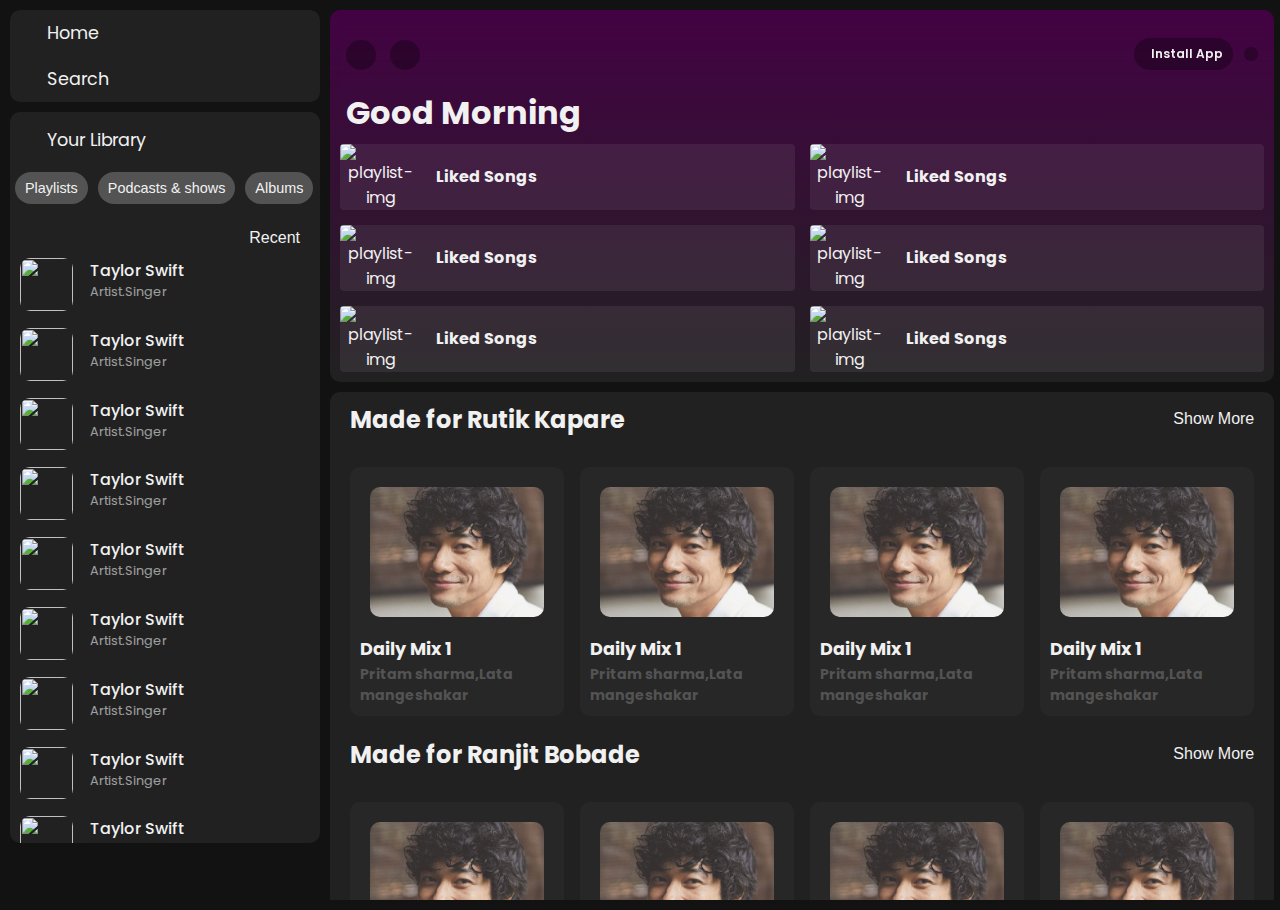
==== commit 5e68d788: "mobile responsive done!" ====
--- a/index.html
+++ b/index.html
@@ -19,35 +19,35 @@
     <link rel="stylesheet" href="style.css" />
   </head>
   <body>
-    <aside>
+    <aside id="aside">
       <nav>
         <div>
           <i class="ri-home-5-fill"></i>
-          <h2>Home</h2>
+          <h2 class="collapse-removeble">Home</h2>
         </div>
         <div>
           <i class="ri-search-line"></i>
-          <h2>Search</h2>
+          <h2 class="collapse-removeble">Search</h2>
         </div>
       </nav>
       <section class="list">
         <div class="list__top">
           <div class="list__top__left">
-            <i class="ri-layout-2-fill"></i>
-            <h2>Your Library</h2>
-          </div>
-          <div class="list__top__right">
+            <i class="ri-layout-2-fill" id="collapse-btn"></i>
+            <h2 class="collapse-removeble">Your Library</h2>
+          </div>
+          <div class="list__top__right collapse-removeble">
             <i class="uil uil-plus"></i>
             <i class="uil uil-arrow-right"></i>
           </div>
         </div>
-        <div class="category-btn">
+        <div class="category-btn collapse-removeble">
           <button>Playlists</button>
           <button>Podcasts & shows</button>
           <button>Albums</button>
           <button>Artists</button>
         </div>
-        <div class="recent-btn">
+        <div class="recent-btn collapse-removeble">
           <i class="ri-search-line"></i>
           <button>Recent <i class="uil uil-angle-down"></i></button>
         </div>
@@ -56,7 +56,7 @@
             <div>
               <img src="images/thumbnail1.jpeg" alt="" />
             </div>
-            <div>
+            <div class="collapse-removeble">
               <p class="author_title">Taylor Swift</p>
               <p class="author_sub_title">Artist.Singer</p>
             </div>
@@ -65,7 +65,7 @@
             <div>
               <img src="images/thumbnail2.jpg" alt="" />
             </div>
-            <div>
+            <div class="collapse-removeble">
               <p class="author_title">Taylor Swift</p>
               <p class="author_sub_title">Artist.Singer</p>
             </div>
@@ -74,7 +74,7 @@
             <div>
               <img src="images/thumbnail3.jpeg" alt="" />
             </div>
-            <div>
+            <div class="collapse-removeble">
               <p class="author_title">Taylor Swift</p>
               <p class="author_sub_title">Artist.Singer</p>
             </div>
@@ -83,7 +83,7 @@
             <div>
               <img src="images/thumbnail4.jpeg" alt="" />
             </div>
-            <div>
+            <div class="collapse-removeble">
               <p class="author_title">Taylor Swift</p>
               <p class="author_sub_title">Artist.Singer</p>
             </div>
@@ -92,7 +92,7 @@
             <div>
               <img src="images/thumbnail5.jpeg" alt="" />
             </div>
-            <div>
+            <div class="collapse-removeble">
               <p class="author_title">Taylor Swift</p>
               <p class="author_sub_title">Artist.Singer</p>
             </div>
@@ -101,97 +101,97 @@
             <div>
               <img src="images/thumbnail6.jpeg" alt="" />
             </div>
-            <div>
-              <p class="author_title">Taylor Swift</p>
-              <p class="author_sub_title">Artist.Singer</p>
-            </div>
-          </div>
-          <div class="music__box">
-            <div>
-              <img src="images/thumbnail7.jpeg" alt="" />
-            </div>
-            <div>
-              <p class="author_title">Taylor Swift</p>
-              <p class="author_sub_title">Artist.Singer</p>
-            </div>
-          </div>
-          <div class="music__box">
-            <div>
-              <img src="images/thumbnail7.jpeg" alt="" />
-            </div>
-            <div>
-              <p class="author_title">Taylor Swift</p>
-              <p class="author_sub_title">Artist.Singer</p>
-            </div>
-          </div>
-          <div class="music__box">
-            <div>
-              <img src="images/thumbnail7.jpeg" alt="" />
-            </div>
-            <div>
-              <p class="author_title">Taylor Swift</p>
-              <p class="author_sub_title">Artist.Singer</p>
-            </div>
-          </div>
-          <div class="music__box">
-            <div>
-              <img src="images/thumbnail7.jpeg" alt="" />
-            </div>
-            <div>
-              <p class="author_title">Taylor Swift</p>
-              <p class="author_sub_title">Artist.Singer</p>
-            </div>
-          </div>
-          <div class="music__box">
-            <div>
-              <img src="images/thumbnail7.jpeg" alt="" />
-            </div>
-            <div>
-              <p class="author_title">Taylor Swift</p>
-              <p class="author_sub_title">Artist.Singer</p>
-            </div>
-          </div>
-          <div class="music__box">
-            <div>
-              <img src="images/thumbnail7.jpeg" alt="" />
-            </div>
-            <div>
-              <p class="author_title">Taylor Swift</p>
-              <p class="author_sub_title">Artist.Singer</p>
-            </div>
-          </div>
-          <div class="music__box">
-            <div>
-              <img src="images/thumbnail7.jpeg" alt="" />
-            </div>
-            <div>
-              <p class="author_title">Taylor Swift</p>
-              <p class="author_sub_title">Artist.Singer</p>
-            </div>
-          </div>
-          <div class="music__box">
-            <div>
-              <img src="images/thumbnail7.jpeg" alt="" />
-            </div>
-            <div>
-              <p class="author_title">Taylor Swift</p>
-              <p class="author_sub_title">Artist.Singer</p>
-            </div>
-          </div>
-          <div class="music__box">
-            <div>
-              <img src="images/thumbnail7.jpeg" alt="" />
-            </div>
-            <div>
-              <p class="author_title">Taylor Swift</p>
-              <p class="author_sub_title">Artist.Singer</p>
-            </div>
-          </div>
-          <div class="music__box">
-            <div>
-              <img src="images/thumbnail7.jpeg" alt="" />
-            </div>
-            <div>
+            <div class="collapse-removeble">
+              <p class="author_title">Taylor Swift</p>
+              <p class="author_sub_title">Artist.Singer</p>
+            </div>
+          </div>
+          <div class="music__box">
+            <div>
+              <img src="images/thumbnail7.jpeg" alt="" />
+            </div>
+            <div class="collapse-removeble">
+              <p class="author_title">Taylor Swift</p>
+              <p class="author_sub_title">Artist.Singer</p>
+            </div>
+          </div>
+          <div class="music__box">
+            <div>
+              <img src="images/thumbnail7.jpeg" alt="" />
+            </div>
+            <div class="collapse-removeble">
+              <p class="author_title">Taylor Swift</p>
+              <p class="author_sub_title">Artist.Singer</p>
+            </div>
+          </div>
+          <div class="music__box">
+            <div>
+              <img src="images/thumbnail7.jpeg" alt="" />
+            </div>
+            <div class="collapse-removeble">
+              <p class="author_title">Taylor Swift</p>
+              <p class="author_sub_title">Artist.Singer</p>
+            </div>
+          </div>
+          <div class="music__box">
+            <div>
+              <img src="images/thumbnail7.jpeg" alt="" />
+            </div>
+            <div class="collapse-removeble">
+              <p class="author_title">Taylor Swift</p>
+              <p class="author_sub_title">Artist.Singer</p>
+            </div>
+          </div>
+          <div class="music__box">
+            <div>
+              <img src="images/thumbnail7.jpeg" alt="" />
+            </div>
+            <div class="collapse-removeble">
+              <p class="author_title">Taylor Swift</p>
+              <p class="author_sub_title">Artist.Singer</p>
+            </div>
+          </div>
+          <div class="music__box">
+            <div>
+              <img src="images/thumbnail7.jpeg" alt="" />
+            </div>
+            <div class="collapse-removeble">
+              <p class="author_title">Taylor Swift</p>
+              <p class="author_sub_title">Artist.Singer</p>
+            </div>
+          </div>
+          <div class="music__box">
+            <div>
+              <img src="images/thumbnail7.jpeg" alt="" />
+            </div>
+            <div class="collapse-removeble">
+              <p class="author_title">Taylor Swift</p>
+              <p class="author_sub_title">Artist.Singer</p>
+            </div>
+          </div>
+          <div class="music__box">
+            <div>
+              <img src="images/thumbnail7.jpeg" alt="" />
+            </div>
+            <div class="collapse-removeble">
+              <p class="author_title">Taylor Swift</p>
+              <p class="author_sub_title">Artist.Singer</p>
+            </div>
+          </div>
+          <div class="music__box">
+            <div>
+              <img src="images/thumbnail7.jpeg" alt="" />
+            </div>
+            <div class="collapse-removeble">
+              <p class="author_title">Taylor Swift</p>
+              <p class="author_sub_title">Artist.Singer</p>
+            </div>
+          </div>
+          <div class="music__box">
+            <div>
+              <img src="images/thumbnail7.jpeg" alt="" />
+            </div>
+            <div class="collapse-removeble">
               <p class="author_title">Taylor Swift</p>
               <p class="author_sub_title">Artist.Singer</p>
             </div>
@@ -323,6 +323,33 @@
               <span class="play-icon"><i class="ri-play-fill"></i></span>
             </div>
           </div>
+          <div class="box-container">
+            <div class="box-item">
+              <img src="img/avatar-1.jpg" alt="" class="box-image" />
+              <h3 class="box-title">Daily Mix 1</h3>
+              <h4>Pritam sharma,Lata mangeshakar</h4>
+
+              <span class="play-icon"><i class="ri-play-fill"></i></span>
+            </div>
+          </div>
+          <div class="box-container">
+            <div class="box-item">
+              <img src="img/avatar-1.jpg" alt="" class="box-image" />
+              <h3 class="box-title">Daily Mix 1</h3>
+              <h4>Pritam sharma,Lata mangeshakar</h4>
+
+              <span class="play-icon"><i class="ri-play-fill"></i></span>
+            </div>
+          </div>
+          <div class="box-container">
+            <div class="box-item">
+              <img src="img/avatar-1.jpg" alt="" class="box-image" />
+              <h3 class="box-title">Daily Mix 1</h3>
+              <h4>Pritam sharma,Lata mangeshakar</h4>
+
+              <span class="play-icon"><i class="ri-play-fill"></i></span>
+            </div>
+          </div>
         </div>
 
         <div class="box-heading">
@@ -370,8 +397,33 @@
               <span class="play-icon"><i class="ri-play-fill"></i></span>
             </div>
           </div>
+          <div class="box-container">
+            <div class="box-item">
+              <img src="img/avatar-1.jpg" alt="" class="box-image" />
+              <h3 class="box-title">Daily Mix 1</h3>
+              <h4>Pritam sharma,Lata mangeshakar</h4>
+              <span class="play-icon"><i class="ri-play-fill"></i></span>
+            </div>
+          </div>
+          <div class="box-container">
+            <div class="box-item">
+              <img src="img/avatar-1.jpg" alt="" class="box-image" />
+              <h3 class="box-title">Daily Mix 1</h3>
+              <h4>Pritam sharma,Lata mangeshakar</h4>
+              <span class="play-icon"><i class="ri-play-fill"></i></span>
+            </div>
+          </div>
+          <div class="box-container">
+            <div class="box-item">
+              <img src="img/avatar-1.jpg" alt="" class="box-image" />
+              <h3 class="box-title">Daily Mix 1</h3>
+              <h4>Pritam sharma,Lata mangeshakar</h4>
+              <span class="play-icon"><i class="ri-play-fill"></i></span>
+            </div>
+          </div>
         </div>
       </section>
     </main>
   </body>
+  <script src="script.js"></script>
 </html>
--- a/style.css
+++ b/style.css
@@ -11,6 +11,7 @@
 :root {
   /* Hex	 */
   --main-green: #1db954;
+  --main-green: rgb(9, 213, 84);
   --background: #212121;
   --border: #121212;
   --light-background: #535353;
@@ -19,7 +20,7 @@
 }
 ::-webkit-scrollbar {
   width: 0px;
-  height: 5px;
+  height: 2px;
   cursor: pointer;
 }
 
@@ -41,6 +42,10 @@
   background: var(--border);
   font-family: "Poppins", sans-serif;
 }
+
+i {
+  cursor: pointer;
+}
 /* -------------------------------------------------------------------------- */
 /*                                Aside section                               */
 /* -------------------------------------------------------------------------- */
@@ -50,6 +55,7 @@
   grid-row-start: 1;
   grid-row-end: 3;
   gap: 10px;
+  width: 100%;
 }
 aside nav {
   margin-block: 10px;
@@ -67,8 +73,8 @@
   cursor: pointer;
 }
 aside nav div i {
-  font-size: 1.5rem;
-  margin-right: 10px;
+  font-size: 1.8rem;
+  margin-right: 17px;
 }
 aside nav div h2 {
   font-size: 1.1rem;
@@ -91,14 +97,15 @@
   justify-content: space-between;
   align-items: center;
   padding: 10px 20px;
+  margin-bottom: 5px;
 }
 aside .list .list__top .list__top__left {
   display: flex;
   align-items: center;
 }
 aside .list .list__top .list__top__left > i {
-  font-size: 1.5rem;
-  margin-right: 10px;
+  font-size: 1.8rem;
+  margin-right: 17px;
 }
 aside .list .list__top .list__top__left > h2 {
   font-size: 1.1rem;
@@ -115,6 +122,7 @@
   justify-content: space-around;
   margin-inline: 5px;
   margin-bottom: 10px;
+  width: 100%;
 }
 aside .list .category-btn button {
   padding: 8px 10px;
@@ -125,6 +133,9 @@
   font-weight: 500;
   border: none;
   outline: none;
+  min-width: fit-content;
+  min-height: fit-content;
+  margin-right: 10px;
 }
 aside .list .recent-btn {
   display: flex;
@@ -150,10 +161,11 @@
 aside .list .music__box {
   margin-inline: 10px;
   display: flex;
-  gap: 10px;
+  gap: 17px;
 }
 aside .list .music__box div > img {
   height: 3.3rem;
+  width: 3.3rem;
   border-radius: 10px;
 }
 aside .list .music__box div > .author_title {
@@ -165,16 +177,15 @@
 }
 
 main {
+  position: sticky;
   background-color: var(--border);
-  display: grid;
-  grid-template-rows: 40% 60%;
   gap: 10px;
   height: 100vh;
   overflow: auto;
 }
 main > header {
   width: 100%;
-  height: 100%;
+  height: auto;
   background-color: violet;
 }
 
@@ -187,6 +198,7 @@
   border-top-right-radius: 10px;
   margin-top: 10px;
   border-radius: 10px;
+  padding-block: 10px;
 }
 
 header .top-nav {
@@ -197,6 +209,9 @@
   background-color: transparent;
   position: sticky;
   top: 0px;
+  z-index: 100;
+  background: transparent;
+  backdrop-filter: blur(5px);
 }
 
 header .top-nav .arrows span {
@@ -244,13 +259,14 @@
 
 header .playlist-container {
   display: grid;
-  grid-template-columns: repeat(3, 1fr);
+  grid-template-columns: repeat(auto-fit, minmax(300px, 1fr));
+  gap: 15px;
+  margin-inline: 10px;
 }
 
 header .playlist-container .playlist {
   background-color: rgba(255, 255, 255, 0.07);
   display: flex;
-  margin: 0 1rem 10px 1rem;
   border-radius: 4px;
   overflow: hidden;
   text-align: center;
@@ -273,7 +289,7 @@
   right: 1.1rem;
   align-items: center;
   border-radius: 50%;
-  background-color: rgb(9, 213, 84);
+  background-color: var(--main-green);
   height: 50px;
   width: 50px;
   display: flex;
@@ -311,7 +327,6 @@
 /* section box */
 .container {
   background-color: var(--background);
-  height: 100vh;
   border-radius: 10px;
   margin-top: 10px;
 }
@@ -330,11 +345,13 @@
 }
 
 .grid {
-  display: flex;
-  flex-wrap: wrap;
+  display: grid;
+  grid-template-columns: repeat(auto-fit, minmax(170px, 1fr));
   justify-content: space-around;
   margin-inline: 20px;
   gap: 16px;
+  height: 260px;
+  overflow: hidden;
 }
 
 .show-more {
@@ -355,7 +372,6 @@
   justify-content: center;
   align-items: center;
   background: transparent;
-  width: 12rem;
   padding: 10px;
   background-color: rgba(255, 255, 255, 0.03);
   border-radius: 10px;
@@ -372,6 +388,7 @@
   object-fit: cover;
   padding: 10px;
   border-radius: 20px;
+  background-color: none;
 }
 
 .box-title {
@@ -408,3 +425,115 @@
   visibility: visible;
   cursor: pointer;
 }
+
+/* -------------------------------------------------------------------------- */
+/*                         responsive required classes                        */
+/* -------------------------------------------------------------------------- */
+.collapse {
+  display: none !important;
+}
+.minimize-body {
+  grid-template-columns: 5.22% auto;
+}
+.musiclists__height {
+  max-height: 76%;
+}
+.collapsible {
+  height: auto;
+}
+
+/* -------------------------------------------------------------------------- */
+/*                           Media Queries for 600px                          */
+/* -------------------------------------------------------------------------- */
+@media screen and (max-width: 600px) {
+  aside {
+    display: none;
+  }
+  body {
+    grid-template-columns: 1fr;
+  }
+  main {
+    padding-inline: 10px;
+  }
+  header .playlist-container {
+    display: grid;
+    grid-template-columns: repeat(auto-fit, minmax(150px, 1fr));
+  }
+
+  header .playlist-container .playlist img {
+    height: 100%;
+    width: 60px;
+  }
+
+  header .playlist-container h4 {
+    font-size: 0.9rem;
+    margin-left: 0.6rem;
+    text-align: start;
+  }
+
+
+  header .playlist-container .playlist .play-icon {
+    position: absolute;
+    left: 2.1rem;
+    top: 2.1rem;
+    height: 25px;
+    width: 25px;
+  }
+  
+  header .playlist-container .playlist .play-icon i {
+    font-size: 16px;
+  }
+
+  .box-heading {
+    margin-bottom: 10px;
+    padding-inline: 10px;
+  }
+
+  .box-heading h2 {
+    margin: 10px;
+  }
+
+  .grid {
+    display: grid;
+    grid-template-rows: repeat(auto-fit, minmax(150px, 1fr));
+    grid-auto-flow: column;
+    justify-content: space-between;
+    margin-inline: 20px;
+    gap: 5px;
+    height: auto;
+    overflow: auto;
+  }
+
+  .grid .box-container {
+    border-radius: 5px;
+    width: 10rem;
+    position: relative;
+  }
+
+  .box-item img {
+    height: 150px;
+    width: 100%;
+    padding: 0;
+    border-radius: 2px;
+    object-fit: cover;
+  }
+
+  .container .box-container .play-icon {
+    top: 7rem;
+    height: 45px;
+    width: 45px;
+  }
+
+  .container .box-container .play-icon i {
+    font-size: 20px;
+  }
+
+  .show-more {
+    display: none;
+  }
+}
+/* -------------------------------------------------------------------------- */
+/*                           Media Queries for 900px                          */
+/* -------------------------------------------------------------------------- */
+@media screen and (max-width: 900px) {
+}
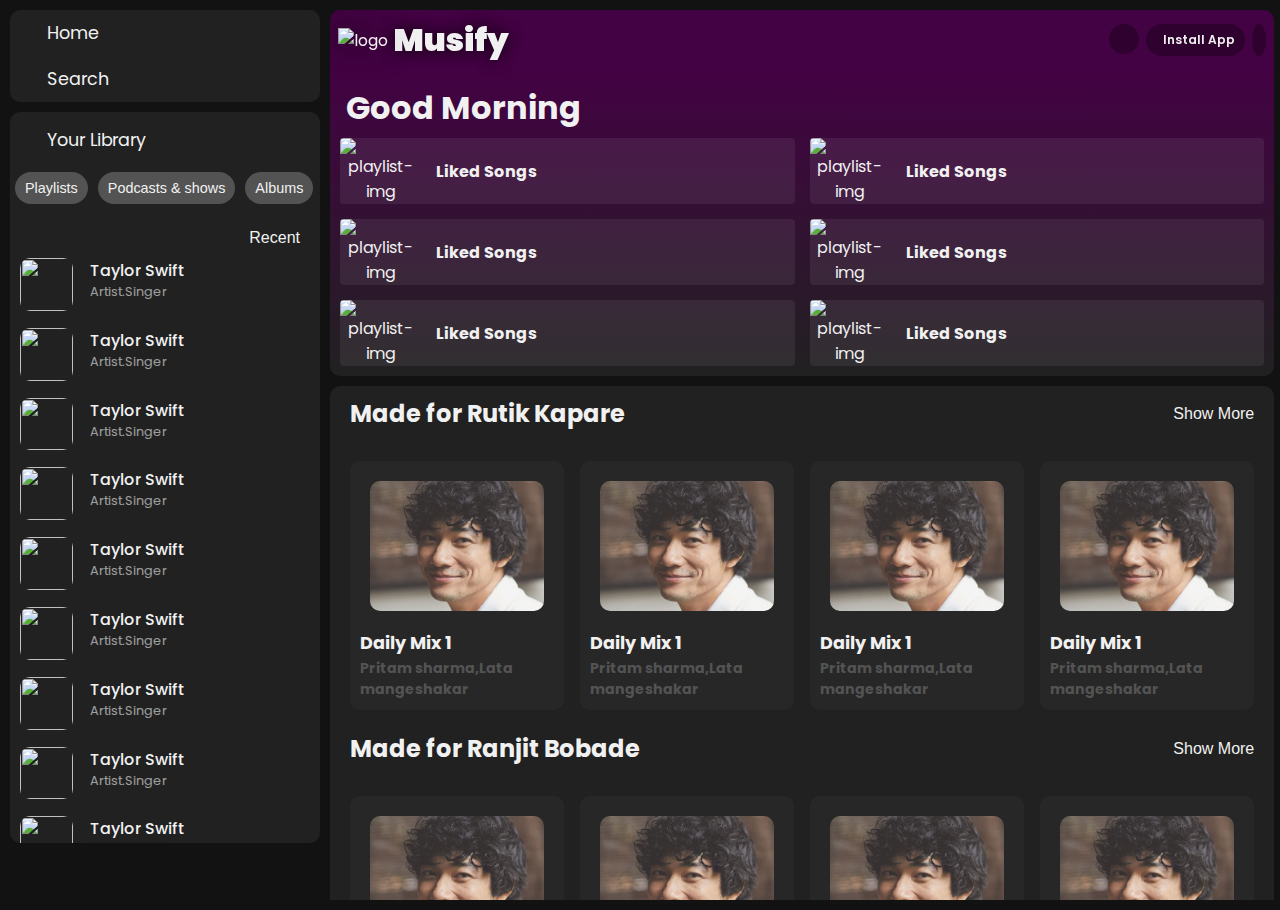
==== commit 0510ae66: "Rutik need" ====
--- a/index.html
+++ b/index.html
@@ -1,429 +1,407 @@
 <!DOCTYPE html>
 <html lang="en">
-  <head>
-    <meta charset="UTF-8" />
-    <meta name="viewport" content="width=device-width, initial-scale=1.0" />
-    <title>spotify clone</title>
-
-    <!-- ================= Remix Icons =============== -->
-    <link
-      href="https://cdn.jsdelivr.net/npm/remixicon@2.2.0/fonts/remixicon.css"
-      rel="stylesheet"
-    />
-
-    <!-- UNICONS -->
-    <link
-      rel="stylesheet"
-      href="https://unicons.iconscout.com/release/v4.0.8/css/line.css"
-    />
-    <link rel="stylesheet" href="style.css" />
-  </head>
-  <body>
-    <aside id="aside">
-      <nav>
-        <div>
-          <i class="ri-home-5-fill"></i>
-          <h2 class="collapse-removeble">Home</h2>
-        </div>
-        <div>
-          <i class="ri-search-line"></i>
-          <h2 class="collapse-removeble">Search</h2>
-        </div>
-      </nav>
-      <section class="list">
-        <div class="list__top">
-          <div class="list__top__left">
-            <i class="ri-layout-2-fill" id="collapse-btn"></i>
-            <h2 class="collapse-removeble">Your Library</h2>
-          </div>
-          <div class="list__top__right collapse-removeble">
-            <i class="uil uil-plus"></i>
-            <i class="uil uil-arrow-right"></i>
-          </div>
-        </div>
-        <div class="category-btn collapse-removeble">
-          <button>Playlists</button>
-          <button>Podcasts & shows</button>
-          <button>Albums</button>
-          <button>Artists</button>
-        </div>
-        <div class="recent-btn collapse-removeble">
-          <i class="ri-search-line"></i>
-          <button>Recent <i class="uil uil-angle-down"></i></button>
-        </div>
-        <div class="music__lists">
-          <div class="music__box">
-            <div>
-              <img src="images/thumbnail1.jpeg" alt="" />
-            </div>
-            <div class="collapse-removeble">
-              <p class="author_title">Taylor Swift</p>
-              <p class="author_sub_title">Artist.Singer</p>
-            </div>
-          </div>
-          <div class="music__box">
-            <div>
-              <img src="images/thumbnail2.jpg" alt="" />
-            </div>
-            <div class="collapse-removeble">
-              <p class="author_title">Taylor Swift</p>
-              <p class="author_sub_title">Artist.Singer</p>
-            </div>
-          </div>
-          <div class="music__box">
-            <div>
-              <img src="images/thumbnail3.jpeg" alt="" />
-            </div>
-            <div class="collapse-removeble">
-              <p class="author_title">Taylor Swift</p>
-              <p class="author_sub_title">Artist.Singer</p>
-            </div>
-          </div>
-          <div class="music__box">
-            <div>
-              <img src="images/thumbnail4.jpeg" alt="" />
-            </div>
-            <div class="collapse-removeble">
-              <p class="author_title">Taylor Swift</p>
-              <p class="author_sub_title">Artist.Singer</p>
-            </div>
-          </div>
-          <div class="music__box">
-            <div>
-              <img src="images/thumbnail5.jpeg" alt="" />
-            </div>
-            <div class="collapse-removeble">
-              <p class="author_title">Taylor Swift</p>
-              <p class="author_sub_title">Artist.Singer</p>
-            </div>
-          </div>
-          <div class="music__box">
-            <div>
-              <img src="images/thumbnail6.jpeg" alt="" />
-            </div>
-            <div class="collapse-removeble">
-              <p class="author_title">Taylor Swift</p>
-              <p class="author_sub_title">Artist.Singer</p>
-            </div>
-          </div>
-          <div class="music__box">
-            <div>
-              <img src="images/thumbnail7.jpeg" alt="" />
-            </div>
-            <div class="collapse-removeble">
-              <p class="author_title">Taylor Swift</p>
-              <p class="author_sub_title">Artist.Singer</p>
-            </div>
-          </div>
-          <div class="music__box">
-            <div>
-              <img src="images/thumbnail7.jpeg" alt="" />
-            </div>
-            <div class="collapse-removeble">
-              <p class="author_title">Taylor Swift</p>
-              <p class="author_sub_title">Artist.Singer</p>
-            </div>
-          </div>
-          <div class="music__box">
-            <div>
-              <img src="images/thumbnail7.jpeg" alt="" />
-            </div>
-            <div class="collapse-removeble">
-              <p class="author_title">Taylor Swift</p>
-              <p class="author_sub_title">Artist.Singer</p>
-            </div>
-          </div>
-          <div class="music__box">
-            <div>
-              <img src="images/thumbnail7.jpeg" alt="" />
-            </div>
-            <div class="collapse-removeble">
-              <p class="author_title">Taylor Swift</p>
-              <p class="author_sub_title">Artist.Singer</p>
-            </div>
-          </div>
-          <div class="music__box">
-            <div>
-              <img src="images/thumbnail7.jpeg" alt="" />
-            </div>
-            <div class="collapse-removeble">
-              <p class="author_title">Taylor Swift</p>
-              <p class="author_sub_title">Artist.Singer</p>
-            </div>
-          </div>
-          <div class="music__box">
-            <div>
-              <img src="images/thumbnail7.jpeg" alt="" />
-            </div>
-            <div class="collapse-removeble">
-              <p class="author_title">Taylor Swift</p>
-              <p class="author_sub_title">Artist.Singer</p>
-            </div>
-          </div>
-          <div class="music__box">
-            <div>
-              <img src="images/thumbnail7.jpeg" alt="" />
-            </div>
-            <div class="collapse-removeble">
-              <p class="author_title">Taylor Swift</p>
-              <p class="author_sub_title">Artist.Singer</p>
-            </div>
-          </div>
-          <div class="music__box">
-            <div>
-              <img src="images/thumbnail7.jpeg" alt="" />
-            </div>
-            <div class="collapse-removeble">
-              <p class="author_title">Taylor Swift</p>
-              <p class="author_sub_title">Artist.Singer</p>
-            </div>
-          </div>
-          <div class="music__box">
-            <div>
-              <img src="images/thumbnail7.jpeg" alt="" />
-            </div>
-            <div class="collapse-removeble">
-              <p class="author_title">Taylor Swift</p>
-              <p class="author_sub_title">Artist.Singer</p>
-            </div>
-          </div>
-          <div class="music__box">
-            <div>
-              <img src="images/thumbnail7.jpeg" alt="" />
-            </div>
-            <div class="collapse-removeble">
-              <p class="author_title">Taylor Swift</p>
-              <p class="author_sub_title">Artist.Singer</p>
-            </div>
-          </div>
-        </div>
-      </section>
-    </aside>
-    <main>
-      <header>
-        <nav class="top-nav">
-          <div class="arrows">
-            <span class="icon-left"><i class="ri-arrow-left-s-line"></i></span>
-            <span class="icon-right"
-              ><i class="ri-arrow-right-s-line"></i
-            ></span>
-          </div>
-          <div class="nav-info">
-            <span class="install-app"
-              ><i class="ri-download-line"></i>Install App</span
-            >
-            <span class="user-profile"><i class="ri-user-line"></i></span>
-          </div>
-        </nav>
-        <div class="heading">
-          <h1>Good Morning</h1>
-        </div>
-        <div class="playlist-container">
-          <div class="playlist">
-            <img
-              src="https://tse3.mm.bing.net/th?id=OIP.KIRb1icpJNN8DLBWg6hM1gHaHY&pid=Api&P=0&h=180"
-              alt="playlist-img"
-              class="playlist-img"
-            />
-            <h4 class="playlist-title">Liked Songs</h4>
-            <span class="play-icon"><i class="ri-play-fill"></i></span>
-          </div>
-          <div class="playlist">
-            <img
-              src="https://image.freepik.com/free-vector/beautiful-retro-live-music-banner_1419-1988.jpg"
-              alt="playlist-img"
-              class="playlist-img"
-            />
-            <h4 class="playlist-title">Liked Songs</h4>
-            <span class="play-icon"><i class="ri-play-fill"></i></span>
-          </div>
-          <div class="playlist">
-            <img
-              src="https://d1csarkz8obe9u.cloudfront.net/posterpreviews/new-release-mixtape-music-promo-video-banner-design-template-7518214f05194bed7dd793cc465c2a35_screen.jpg"
-              alt="playlist-img"
-              class="playlist-img"
-            />
-            <h4 class="playlist-title">Liked Songs</h4>
-            <span class="play-icon"><i class="ri-play-fill"></i></span>
-          </div>
-          <div class="playlist">
-            <img
-              src="https://tse3.mm.bing.net/th?id=OIP.KIRb1icpJNN8DLBWg6hM1gHaHY&pid=Api&P=0&h=180"
-              alt="playlist-img"
-              class="playlist-img"
-            />
-            <h4 class="playlist-title">Liked Songs</h4>
-            <span class="play-icon"><i class="ri-play-fill"></i></span>
-          </div>
-          <div class="playlist">
-            <img
-              src="https://image.freepik.com/free-vector/beautiful-retro-live-music-banner_1419-1988.jpg"
-              alt="playlist-img"
-              class="playlist-img"
-            />
-            <h4 class="playlist-title">Liked Songs</h4>
-            <span class="play-icon"><i class="ri-play-fill"></i></span>
-          </div>
-          <div class="playlist">
-            <img
-              src="https://d1csarkz8obe9u.cloudfront.net/posterpreviews/new-release-mixtape-music-promo-video-banner-design-template-7518214f05194bed7dd793cc465c2a35_screen.jpg"
-              alt="playlist-img"
-              class="playlist-img"
-            />
-            <h4 class="playlist-title">Liked Songs</h4>
-            <span class="play-icon"><i class="ri-play-fill"></i></span>
-          </div>
-        </div>
-      </header>
-      <section class="container">
-        <div class="box-heading">
-          <h2>Made for Rutik Kapare</h2>
-          <button class="show-more">Show More</button>
-        </div>
-        <div class="grid">
-          <div class="box-container">
-            <div class="box-item">
-              <img src="img/avatar-1.jpg" alt="" class="box-image" />
-              <h3 class="box-title">Daily Mix 1</h3>
-              <h4>Pritam sharma,Lata mangeshakar</h4>
-              <span class="play-icon"><i class="ri-play-fill"></i></span>
-            </div>
-          </div>
-          <div class="box-container">
-            <div class="box-item">
-              <img src="img/avatar-1.jpg" alt="" class="box-image" />
-              <h3 class="box-title">Daily Mix 1</h3>
-              <h4>Pritam sharma,Lata mangeshakar</h4>
-              <span class="play-icon"><i class="ri-play-fill"></i></span>
-            </div>
-          </div>
-          <div class="box-container">
-            <div class="box-item">
-              <img src="img/avatar-1.jpg" alt="" class="box-image" />
-              <h3 class="box-title">Daily Mix 1</h3>
-              <h4>Pritam sharma,Lata mangeshakar</h4>
-              <span class="play-icon"><i class="ri-play-fill"></i></span>
-            </div>
-          </div>
-          <div class="box-container">
-            <div class="box-item">
-              <img src="img/avatar-1.jpg" alt="" class="box-image" />
-              <h3 class="box-title">Daily Mix 1</h3>
-              <h4>Pritam sharma,Lata mangeshakar</h4>
-
-              <span class="play-icon"><i class="ri-play-fill"></i></span>
-            </div>
-          </div>
-          <div class="box-container">
-            <div class="box-item">
-              <img src="img/avatar-1.jpg" alt="" class="box-image" />
-              <h3 class="box-title">Daily Mix 1</h3>
-              <h4>Pritam sharma,Lata mangeshakar</h4>
-
-              <span class="play-icon"><i class="ri-play-fill"></i></span>
-            </div>
-          </div>
-          <div class="box-container">
-            <div class="box-item">
-              <img src="img/avatar-1.jpg" alt="" class="box-image" />
-              <h3 class="box-title">Daily Mix 1</h3>
-              <h4>Pritam sharma,Lata mangeshakar</h4>
-
-              <span class="play-icon"><i class="ri-play-fill"></i></span>
-            </div>
-          </div>
-          <div class="box-container">
-            <div class="box-item">
-              <img src="img/avatar-1.jpg" alt="" class="box-image" />
-              <h3 class="box-title">Daily Mix 1</h3>
-              <h4>Pritam sharma,Lata mangeshakar</h4>
-
-              <span class="play-icon"><i class="ri-play-fill"></i></span>
-            </div>
-          </div>
-          <div class="box-container">
-            <div class="box-item">
-              <img src="img/avatar-1.jpg" alt="" class="box-image" />
-              <h3 class="box-title">Daily Mix 1</h3>
-              <h4>Pritam sharma,Lata mangeshakar</h4>
-
-              <span class="play-icon"><i class="ri-play-fill"></i></span>
-            </div>
-          </div>
-        </div>
-
-        <div class="box-heading">
-          <h2>Made for Ranjit Bobade</h2>
-          <button class="show-more">Show More</button>
-        </div>
-        <div class="grid">
-          <div class="box-container">
-            <div class="box-item">
-              <img src="img/avatar-1.jpg" alt="" class="box-image" />
-              <h3 class="box-title">Daily Mix 1</h3>
-              <h4>Pritam sharma,Lata mangeshakar</h4>
-              <span class="play-icon"><i class="ri-play-fill"></i></span>
-            </div>
-          </div>
-          <div class="box-container">
-            <div class="box-item">
-              <img src="img/avatar-1.jpg" alt="" class="box-image" />
-              <h3 class="box-title">Daily Mix 1</h3>
-              <h4>Pritam sharma,Lata mangeshakar</h4>
-              <span class="play-icon"><i class="ri-play-fill"></i></span>
-            </div>
-          </div>
-          <div class="box-container">
-            <div class="box-item">
-              <img src="img/avatar-1.jpg" alt="" class="box-image" />
-              <h3 class="box-title">Daily Mix 1</h3>
-              <h4>Pritam sharma,Lata mangeshakar</h4>
-              <span class="play-icon"><i class="ri-play-fill"></i></span>
-            </div>
-          </div>
-          <div class="box-container">
-            <div class="box-item">
-              <img src="img/avatar-1.jpg" alt="" class="box-image" />
-              <h3 class="box-title">Daily Mix 1</h3>
-              <h4>Pritam sharma,Lata mangeshakar</h4>
-              <span class="play-icon"><i class="ri-play-fill"></i></span>
-            </div>
-          </div>
-          <div class="box-container">
-            <div class="box-item">
-              <img src="img/avatar-1.jpg" alt="" class="box-image" />
-              <h3 class="box-title">Daily Mix 1</h3>
-              <h4>Pritam sharma,Lata mangeshakar</h4>
-              <span class="play-icon"><i class="ri-play-fill"></i></span>
-            </div>
-          </div>
-          <div class="box-container">
-            <div class="box-item">
-              <img src="img/avatar-1.jpg" alt="" class="box-image" />
-              <h3 class="box-title">Daily Mix 1</h3>
-              <h4>Pritam sharma,Lata mangeshakar</h4>
-              <span class="play-icon"><i class="ri-play-fill"></i></span>
-            </div>
-          </div>
-          <div class="box-container">
-            <div class="box-item">
-              <img src="img/avatar-1.jpg" alt="" class="box-image" />
-              <h3 class="box-title">Daily Mix 1</h3>
-              <h4>Pritam sharma,Lata mangeshakar</h4>
-              <span class="play-icon"><i class="ri-play-fill"></i></span>
-            </div>
-          </div>
-          <div class="box-container">
-            <div class="box-item">
-              <img src="img/avatar-1.jpg" alt="" class="box-image" />
-              <h3 class="box-title">Daily Mix 1</h3>
-              <h4>Pritam sharma,Lata mangeshakar</h4>
-              <span class="play-icon"><i class="ri-play-fill"></i></span>
-            </div>
-          </div>
-        </div>
-      </section>
-    </main>
-  </body>
-  <script src="script.js"></script>
-</html>
+
+<head>
+  <meta charset="UTF-8" />
+  <meta name="viewport" content="width=device-width, initial-scale=1.0" />
+  <title>spotify clone</title>
+
+  <!-- ================= Remix Icons =============== -->
+  <link href="https://cdn.jsdelivr.net/npm/remixicon@2.2.0/fonts/remixicon.css" rel="stylesheet" />
+
+  <!-- UNICONS -->
+  <link rel="stylesheet" href="https://unicons.iconscout.com/release/v4.0.8/css/line.css" />
+  <link rel="stylesheet" href="style.css" />
+</head>
+
+<body>
+  <aside id="aside">
+    <nav>
+      <div>
+        <i class="ri-home-5-fill"></i>
+        <h2 class="collapse-removeble">Home</h2>
+      </div>
+      <div>
+        <i class="ri-search-line"></i>
+        <h2 class="collapse-removeble">Search</h2>
+      </div>
+    </nav>
+    <section class="list">
+      <div class="list__top">
+        <div class="list__top__left">
+          <i class="ri-layout-2-fill" id="collapse-btn"></i>
+          <h2 class="collapse-removeble">Your Library</h2>
+        </div>
+        <div class="list__top__right collapse-removeble">
+          <i class="uil uil-plus"></i>
+          <i class="uil uil-arrow-right"></i>
+        </div>
+      </div>
+      <div class="category-btn collapse-removeble">
+        <button>Playlists</button>
+        <button>Podcasts & shows</button>
+        <button>Albums</button>
+        <button>Artists</button>
+      </div>
+      <div class="recent-btn collapse-removeble">
+        <i class="ri-search-line"></i>
+        <button>Recent <i class="uil uil-angle-down"></i></button>
+      </div>
+      <div class="music__lists">
+        <div class="music__box">
+          <div>
+            <img src="images/thumbnail1.jpeg" alt="" />
+          </div>
+          <div class="collapse-removeble">
+            <p class="author_title">Taylor Swift</p>
+            <p class="author_sub_title">Artist.Singer</p>
+          </div>
+        </div>
+        <div class="music__box">
+          <div>
+            <img src="images/thumbnail2.jpg" alt="" />
+          </div>
+          <div class="collapse-removeble">
+            <p class="author_title">Taylor Swift</p>
+            <p class="author_sub_title">Artist.Singer</p>
+          </div>
+        </div>
+        <div class="music__box">
+          <div>
+            <img src="images/thumbnail3.jpeg" alt="" />
+          </div>
+          <div class="collapse-removeble">
+            <p class="author_title">Taylor Swift</p>
+            <p class="author_sub_title">Artist.Singer</p>
+          </div>
+        </div>
+        <div class="music__box">
+          <div>
+            <img src="images/thumbnail4.jpeg" alt="" />
+          </div>
+          <div class="collapse-removeble">
+            <p class="author_title">Taylor Swift</p>
+            <p class="author_sub_title">Artist.Singer</p>
+          </div>
+        </div>
+        <div class="music__box">
+          <div>
+            <img src="images/thumbnail5.jpeg" alt="" />
+          </div>
+          <div class="collapse-removeble">
+            <p class="author_title">Taylor Swift</p>
+            <p class="author_sub_title">Artist.Singer</p>
+          </div>
+        </div>
+        <div class="music__box">
+          <div>
+            <img src="images/thumbnail6.jpeg" alt="" />
+          </div>
+          <div class="collapse-removeble">
+            <p class="author_title">Taylor Swift</p>
+            <p class="author_sub_title">Artist.Singer</p>
+          </div>
+        </div>
+        <div class="music__box">
+          <div>
+            <img src="images/thumbnail7.jpeg" alt="" />
+          </div>
+          <div class="collapse-removeble">
+            <p class="author_title">Taylor Swift</p>
+            <p class="author_sub_title">Artist.Singer</p>
+          </div>
+        </div>
+        <div class="music__box">
+          <div>
+            <img src="images/thumbnail7.jpeg" alt="" />
+          </div>
+          <div class="collapse-removeble">
+            <p class="author_title">Taylor Swift</p>
+            <p class="author_sub_title">Artist.Singer</p>
+          </div>
+        </div>
+        <div class="music__box">
+          <div>
+            <img src="images/thumbnail7.jpeg" alt="" />
+          </div>
+          <div class="collapse-removeble">
+            <p class="author_title">Taylor Swift</p>
+            <p class="author_sub_title">Artist.Singer</p>
+          </div>
+        </div>
+        <div class="music__box">
+          <div>
+            <img src="images/thumbnail7.jpeg" alt="" />
+          </div>
+          <div class="collapse-removeble">
+            <p class="author_title">Taylor Swift</p>
+            <p class="author_sub_title">Artist.Singer</p>
+          </div>
+        </div>
+        <div class="music__box">
+          <div>
+            <img src="images/thumbnail7.jpeg" alt="" />
+          </div>
+          <div class="collapse-removeble">
+            <p class="author_title">Taylor Swift</p>
+            <p class="author_sub_title">Artist.Singer</p>
+          </div>
+        </div>
+        <div class="music__box">
+          <div>
+            <img src="images/thumbnail7.jpeg" alt="" />
+          </div>
+          <div class="collapse-removeble">
+            <p class="author_title">Taylor Swift</p>
+            <p class="author_sub_title">Artist.Singer</p>
+          </div>
+        </div>
+        <div class="music__box">
+          <div>
+            <img src="images/thumbnail7.jpeg" alt="" />
+          </div>
+          <div class="collapse-removeble">
+            <p class="author_title">Taylor Swift</p>
+            <p class="author_sub_title">Artist.Singer</p>
+          </div>
+        </div>
+        <div class="music__box">
+          <div>
+            <img src="images/thumbnail7.jpeg" alt="" />
+          </div>
+          <div class="collapse-removeble">
+            <p class="author_title">Taylor Swift</p>
+            <p class="author_sub_title">Artist.Singer</p>
+          </div>
+        </div>
+        <div class="music__box">
+          <div>
+            <img src="images/thumbnail7.jpeg" alt="" />
+          </div>
+          <div class="collapse-removeble">
+            <p class="author_title">Taylor Swift</p>
+            <p class="author_sub_title">Artist.Singer</p>
+          </div>
+        </div>
+        <div class="music__box">
+          <div>
+            <img src="images/thumbnail7.jpeg" alt="" />
+          </div>
+          <div class="collapse-removeble">
+            <p class="author_title">Taylor Swift</p>
+            <p class="author_sub_title">Artist.Singer</p>
+          </div>
+        </div>
+      </div>
+    </section>
+  </aside>
+  <main id="main-con">
+    <div class="top-div-hidden"></div>
+    <nav id="top-scroll"  class="top-nav">
+      <div class="main-logo">
+          <img src="images/music.png" alt="logo">
+          <h1 class="logo-title">Musify</h1>
+      </div>
+      <div class="nav-info">
+        <span class="icon-left"><i class="ri-arrow-left-s-line"></i></span>
+        <span class="install-app"><i class="ri-download-line"></i>Install App</span>
+        <span class="user-profile"><i class="ri-user-line"></i></span>
+      </div>
+    </nav>
+    <header>
+      <div class="heading">
+        <h1>Good Morning</h1>
+      </div>
+      <div class="playlist-container">
+        <div class="playlist">
+          <img src="https://tse3.mm.bing.net/th?id=OIP.KIRb1icpJNN8DLBWg6hM1gHaHY&pid=Api&P=0&h=180" alt="playlist-img"
+            class="playlist-img" />
+          <h4 class="playlist-title">Liked Songs</h4>
+          <span class="play-icon"><i class="ri-play-fill"></i></span>
+        </div>
+        <div class="playlist">
+          <img src="https://image.freepik.com/free-vector/beautiful-retro-live-music-banner_1419-1988.jpg"
+            alt="playlist-img" class="playlist-img" />
+          <h4 class="playlist-title">Liked Songs</h4>
+          <span class="play-icon"><i class="ri-play-fill"></i></span>
+        </div>
+        <div class="playlist">
+          <img
+            src="https://d1csarkz8obe9u.cloudfront.net/posterpreviews/new-release-mixtape-music-promo-video-banner-design-template-7518214f05194bed7dd793cc465c2a35_screen.jpg"
+            alt="playlist-img" class="playlist-img" />
+          <h4 class="playlist-title">Liked Songs</h4>
+          <span class="play-icon"><i class="ri-play-fill"></i></span>
+        </div>
+        <div class="playlist">
+          <img src="https://tse3.mm.bing.net/th?id=OIP.KIRb1icpJNN8DLBWg6hM1gHaHY&pid=Api&P=0&h=180" alt="playlist-img"
+            class="playlist-img" />
+          <h4 class="playlist-title">Liked Songs</h4>
+          <span class="play-icon"><i class="ri-play-fill"></i></span>
+        </div>
+        <div class="playlist">
+          <img src="https://image.freepik.com/free-vector/beautiful-retro-live-music-banner_1419-1988.jpg"
+            alt="playlist-img" class="playlist-img" />
+          <h4 class="playlist-title">Liked Songs</h4>
+          <span class="play-icon"><i class="ri-play-fill"></i></span>
+        </div>
+        <div class="playlist">
+          <img
+            src="https://d1csarkz8obe9u.cloudfront.net/posterpreviews/new-release-mixtape-music-promo-video-banner-design-template-7518214f05194bed7dd793cc465c2a35_screen.jpg"
+            alt="playlist-img" class="playlist-img" />
+          <h4 class="playlist-title">Liked Songs</h4>
+          <span class="play-icon"><i class="ri-play-fill"></i></span>
+        </div>
+      </div>
+    </header>
+    <section class="container">
+      <div class="box-heading">
+        <h2>Made for Rutik Kapare</h2>
+        <button class="show-more">Show More</button>
+      </div>
+      <div class="grid">
+        <div class="box-container">
+          <div class="box-item">
+            <img src="img/avatar-1.jpg" alt="" class="box-image" />
+            <h3 class="box-title">Daily Mix 1</h3>
+            <h4>Pritam sharma,Lata mangeshakar</h4>
+            <span class="play-icon"><i class="ri-play-fill"></i></span>
+          </div>
+        </div>
+        <div class="box-container">
+          <div class="box-item">
+            <img src="img/avatar-1.jpg" alt="" class="box-image" />
+            <h3 class="box-title">Daily Mix 1</h3>
+            <h4>Pritam sharma,Lata mangeshakar</h4>
+            <span class="play-icon"><i class="ri-play-fill"></i></span>
+          </div>
+        </div>
+        <div class="box-container">
+          <div class="box-item">
+            <img src="img/avatar-1.jpg" alt="" class="box-image" />
+            <h3 class="box-title">Daily Mix 1</h3>
+            <h4>Pritam sharma,Lata mangeshakar</h4>
+            <span class="play-icon"><i class="ri-play-fill"></i></span>
+          </div>
+        </div>
+        <div class="box-container">
+          <div class="box-item">
+            <img src="img/avatar-1.jpg" alt="" class="box-image" />
+            <h3 class="box-title">Daily Mix 1</h3>
+            <h4>Pritam sharma,Lata mangeshakar</h4>
+
+            <span class="play-icon"><i class="ri-play-fill"></i></span>
+          </div>
+        </div>
+        <div class="box-container">
+          <div class="box-item">
+            <img src="img/avatar-1.jpg" alt="" class="box-image" />
+            <h3 class="box-title">Daily Mix 1</h3>
+            <h4>Pritam sharma,Lata mangeshakar</h4>
+
+            <span class="play-icon"><i class="ri-play-fill"></i></span>
+          </div>
+        </div>
+        <div class="box-container">
+          <div class="box-item">
+            <img src="img/avatar-1.jpg" alt="" class="box-image" />
+            <h3 class="box-title">Daily Mix 1</h3>
+            <h4>Pritam sharma,Lata mangeshakar</h4>
+
+            <span class="play-icon"><i class="ri-play-fill"></i></span>
+          </div>
+        </div>
+        <div class="box-container">
+          <div class="box-item">
+            <img src="img/avatar-1.jpg" alt="" class="box-image" />
+            <h3 class="box-title">Daily Mix 1</h3>
+            <h4>Pritam sharma,Lata mangeshakar</h4>
+
+            <span class="play-icon"><i class="ri-play-fill"></i></span>
+          </div>
+        </div>
+        <div class="box-container">
+          <div class="box-item">
+            <img src="img/avatar-1.jpg" alt="" class="box-image" />
+            <h3 class="box-title">Daily Mix 1</h3>
+            <h4>Pritam sharma,Lata mangeshakar</h4>
+
+            <span class="play-icon"><i class="ri-play-fill"></i></span>
+          </div>
+        </div>
+      </div>
+
+      <div class="box-heading">
+        <h2>Made for Ranjit Bobade</h2>
+        <button class="show-more">Show More</button>
+      </div>
+      <div class="grid">
+        <div class="box-container">
+          <div class="box-item">
+            <img src="img/avatar-1.jpg" alt="" class="box-image" />
+            <h3 class="box-title">Daily Mix 1</h3>
+            <h4>Pritam sharma,Lata mangeshakar</h4>
+            <span class="play-icon"><i class="ri-play-fill"></i></span>
+          </div>
+        </div>
+        <div class="box-container">
+          <div class="box-item">
+            <img src="img/avatar-1.jpg" alt="" class="box-image" />
+            <h3 class="box-title">Daily Mix 1</h3>
+            <h4>Pritam sharma,Lata mangeshakar</h4>
+            <span class="play-icon"><i class="ri-play-fill"></i></span>
+          </div>
+        </div>
+        <div class="box-container">
+          <div class="box-item">
+            <img src="img/avatar-1.jpg" alt="" class="box-image" />
+            <h3 class="box-title">Daily Mix 1</h3>
+            <h4>Pritam sharma,Lata mangeshakar</h4>
+            <span class="play-icon"><i class="ri-play-fill"></i></span>
+          </div>
+        </div>
+        <div class="box-container">
+          <div class="box-item">
+            <img src="img/avatar-1.jpg" alt="" class="box-image" />
+            <h3 class="box-title">Daily Mix 1</h3>
+            <h4>Pritam sharma,Lata mangeshakar</h4>
+            <span class="play-icon"><i class="ri-play-fill"></i></span>
+          </div>
+        </div>
+        <div class="box-container">
+          <div class="box-item">
+            <img src="img/avatar-1.jpg" alt="" class="box-image" />
+            <h3 class="box-title">Daily Mix 1</h3>
+            <h4>Pritam sharma,Lata mangeshakar</h4>
+            <span class="play-icon"><i class="ri-play-fill"></i></span>
+          </div>
+        </div>
+        <div class="box-container">
+          <div class="box-item">
+            <img src="img/avatar-1.jpg" alt="" class="box-image" />
+            <h3 class="box-title">Daily Mix 1</h3>
+            <h4>Pritam sharma,Lata mangeshakar</h4>
+            <span class="play-icon"><i class="ri-play-fill"></i></span>
+          </div>
+        </div>
+        <div class="box-container">
+          <div class="box-item">
+            <img src="img/avatar-1.jpg" alt="" class="box-image" />
+            <h3 class="box-title">Daily Mix 1</h3>
+            <h4>Pritam sharma,Lata mangeshakar</h4>
+            <span class="play-icon"><i class="ri-play-fill"></i></span>
+          </div>
+        </div>
+        <div class="box-container">
+          <div class="box-item">
+            <img src="img/avatar-1.jpg" alt="" class="box-image" />
+            <h3 class="box-title">Daily Mix 1</h3>
+            <h4>Pritam sharma,Lata mangeshakar</h4>
+            <span class="play-icon"><i class="ri-play-fill"></i></span>
+          </div>
+        </div>
+      </div>
+    </section>
+  </main>
+</body>
+<script src="script.js"></script>
+</html>--- a/style.css
+++ b/style.css
@@ -194,27 +194,58 @@
 header {
   background: linear-gradient(to bottom, rgb(67, 2, 67), var(--background));
   color: var(--font-color);
+  border-bottom-left-radius: 10px;
+  border-bottom-right-radius: 10px;
+  padding-block: 10px;
+}
+
+.top-div-hidden{
+  height:10px; position:sticky; 
+  top:0px;
+  background-color: var(--border);
+  z-index: 99999;
+}
+
+
+.top-nav {
+  color: var(--font-color);
+  padding: 0.4rem .5rem;
+  display: flex;
+  justify-content: space-between;
+  align-items: center;
+  background-color: transparent;
+  position: sticky;
+  top: 10px;
+  z-index: 100;
+  background: rgb(67, 2, 67);
+  backdrop-filter: blur(5px);
+  margin-top: 0;
   border-top-left-radius: 10px;
   border-top-right-radius: 10px;
-  margin-top: 10px;
-  border-radius: 10px;
-  padding-block: 10px;
-}
-
-header .top-nav {
-  padding: 1rem;
-  display: flex;
-  justify-content: space-between;
-  align-items: center;
-  background-color: transparent;
-  position: sticky;
-  top: 0px;
-  z-index: 100;
-  background: transparent;
-  backdrop-filter: blur(5px);
-}
-
-header .top-nav .arrows span {
+  backdrop-filter: blur(7px);
+}
+
+.top-nav .main-logo{
+  display: flex;
+  align-items: center;
+}
+
+.top-nav .main-logo .logo-title{
+  font-weight: 900;
+  text-shadow: 0 0 15px rgba(0,0,0,.9);
+}
+
+.top-nav .main-logo img{
+  width: 50px;
+  margin: 0 5px 0 0;
+  filter: drop-shadow(0 0 15px rgba(0,0,0,.9))
+}
+
+.top-nav .nav-info{
+  display: flex;
+}
+
+.top-nav .nav-info .icon-left {
   font-size: 25px;
   display: inline-flex;
   justify-content: center;
@@ -224,13 +255,14 @@
   border-radius: 50%;
   background-color: rgba(0, 0, 0, 0.3);
   color: rgba(255, 255, 255, 0.7);
-}
-
-header .top-nav .arrows .icon-left {
+  margin-right: 7px;
+}
+
+ .top-nav .arrows .icon-left {
   margin-right: 10px;
 }
 
-header .top-nav .install-app {
+.top-nav .install-app {
   background-color: rgba(0, 0, 0, 0.3);
   padding: 7px 10px;
   border-radius: 35px;
@@ -240,11 +272,11 @@
   font-weight: 600;
 }
 
-header .top-nav .install-app i {
+.top-nav .install-app i {
   margin-right: 7px;
 }
 
-header .top-nav .user-profile {
+ .top-nav .user-profile {
   background-color: rgba(0, 0, 0, 0.3);
   padding: 7px;
   border-radius: 50%;
@@ -253,18 +285,18 @@
   margin-left: 7px;
 }
 
-header .heading h1 {
+.heading h1 {
   padding: 0.2rem 1rem 0.4rem 1rem;
 }
 
-header .playlist-container {
+.playlist-container {
   display: grid;
   grid-template-columns: repeat(auto-fit, minmax(300px, 1fr));
   gap: 15px;
   margin-inline: 10px;
 }
 
-header .playlist-container .playlist {
+ .playlist-container .playlist {
   background-color: rgba(255, 255, 255, 0.07);
   display: flex;
   border-radius: 4px;
@@ -275,16 +307,16 @@
   position: relative;
 }
 
-header .playlist-container .playlist img {
+ .playlist-container .playlist img {
   height: 100%;
   width: 80px;
 }
 
-header .playlist-container h4 {
+ .playlist-container h4 {
   margin-left: 1rem;
 }
 
-header .playlist-container .playlist .play-icon {
+ .playlist-container .playlist .play-icon {
   position: absolute;
   right: 1.1rem;
   align-items: center;
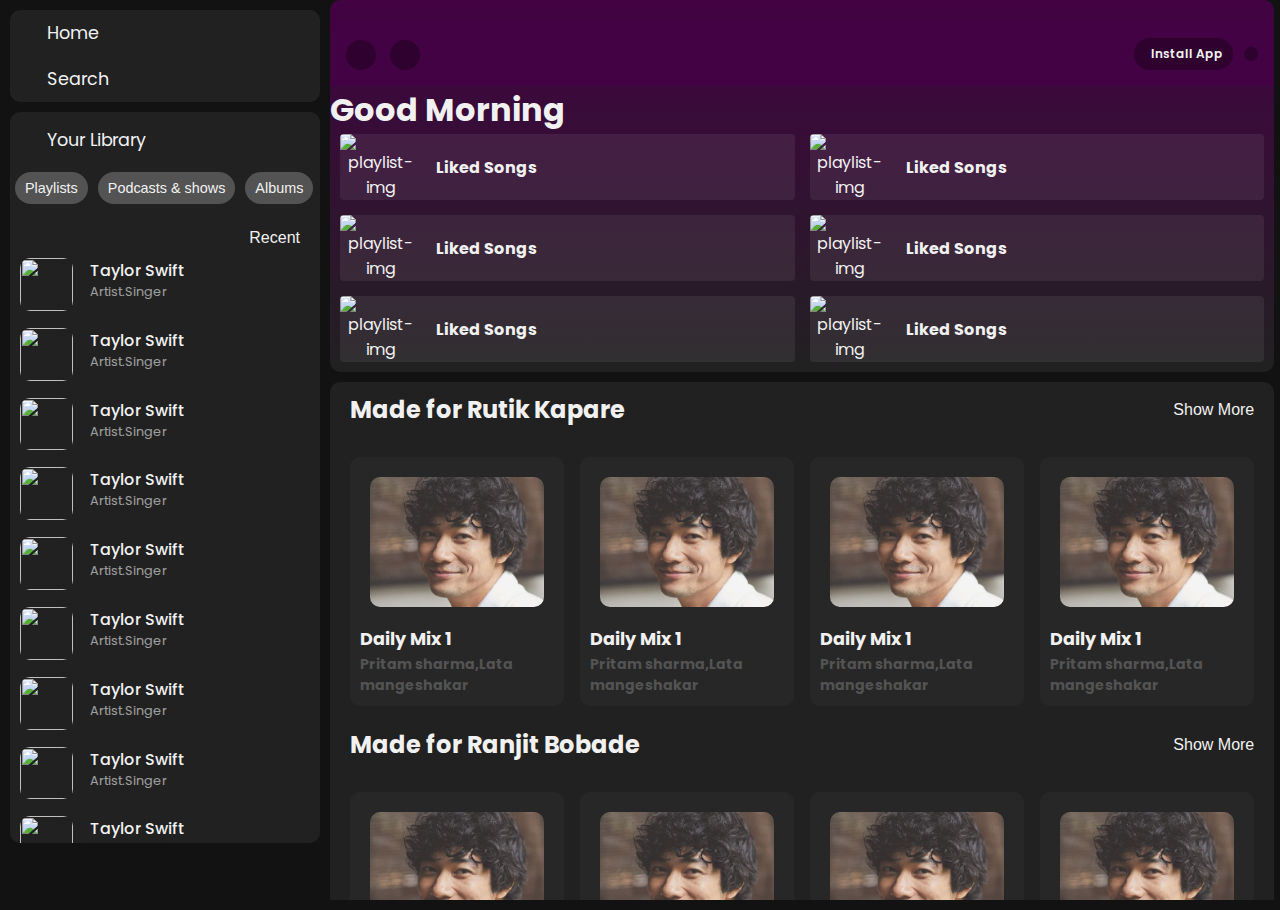
==== commit 0da1e9f0: "footer complete" ====
--- a/index.html
+++ b/index.html
@@ -1,407 +1,492 @@
 <!DOCTYPE html>
 <html lang="en">
-
-<head>
-  <meta charset="UTF-8" />
-  <meta name="viewport" content="width=device-width, initial-scale=1.0" />
-  <title>spotify clone</title>
-
-  <!-- ================= Remix Icons =============== -->
-  <link href="https://cdn.jsdelivr.net/npm/remixicon@2.2.0/fonts/remixicon.css" rel="stylesheet" />
-
-  <!-- UNICONS -->
-  <link rel="stylesheet" href="https://unicons.iconscout.com/release/v4.0.8/css/line.css" />
-  <link rel="stylesheet" href="style.css" />
-</head>
-
-<body>
-  <aside id="aside">
-    <nav>
-      <div>
-        <i class="ri-home-5-fill"></i>
-        <h2 class="collapse-removeble">Home</h2>
-      </div>
-      <div>
-        <i class="ri-search-line"></i>
-        <h2 class="collapse-removeble">Search</h2>
-      </div>
-    </nav>
-    <section class="list">
-      <div class="list__top">
-        <div class="list__top__left">
-          <i class="ri-layout-2-fill" id="collapse-btn"></i>
-          <h2 class="collapse-removeble">Your Library</h2>
-        </div>
-        <div class="list__top__right collapse-removeble">
-          <i class="uil uil-plus"></i>
-          <i class="uil uil-arrow-right"></i>
-        </div>
-      </div>
-      <div class="category-btn collapse-removeble">
-        <button>Playlists</button>
-        <button>Podcasts & shows</button>
-        <button>Albums</button>
-        <button>Artists</button>
-      </div>
-      <div class="recent-btn collapse-removeble">
-        <i class="ri-search-line"></i>
-        <button>Recent <i class="uil uil-angle-down"></i></button>
-      </div>
-      <div class="music__lists">
-        <div class="music__box">
-          <div>
-            <img src="images/thumbnail1.jpeg" alt="" />
-          </div>
-          <div class="collapse-removeble">
-            <p class="author_title">Taylor Swift</p>
-            <p class="author_sub_title">Artist.Singer</p>
-          </div>
-        </div>
-        <div class="music__box">
-          <div>
-            <img src="images/thumbnail2.jpg" alt="" />
-          </div>
-          <div class="collapse-removeble">
-            <p class="author_title">Taylor Swift</p>
-            <p class="author_sub_title">Artist.Singer</p>
-          </div>
-        </div>
-        <div class="music__box">
-          <div>
-            <img src="images/thumbnail3.jpeg" alt="" />
-          </div>
-          <div class="collapse-removeble">
-            <p class="author_title">Taylor Swift</p>
-            <p class="author_sub_title">Artist.Singer</p>
-          </div>
-        </div>
-        <div class="music__box">
-          <div>
-            <img src="images/thumbnail4.jpeg" alt="" />
-          </div>
-          <div class="collapse-removeble">
-            <p class="author_title">Taylor Swift</p>
-            <p class="author_sub_title">Artist.Singer</p>
-          </div>
-        </div>
-        <div class="music__box">
-          <div>
-            <img src="images/thumbnail5.jpeg" alt="" />
-          </div>
-          <div class="collapse-removeble">
-            <p class="author_title">Taylor Swift</p>
-            <p class="author_sub_title">Artist.Singer</p>
-          </div>
-        </div>
-        <div class="music__box">
-          <div>
-            <img src="images/thumbnail6.jpeg" alt="" />
-          </div>
-          <div class="collapse-removeble">
-            <p class="author_title">Taylor Swift</p>
-            <p class="author_sub_title">Artist.Singer</p>
-          </div>
-        </div>
-        <div class="music__box">
-          <div>
-            <img src="images/thumbnail7.jpeg" alt="" />
-          </div>
-          <div class="collapse-removeble">
-            <p class="author_title">Taylor Swift</p>
-            <p class="author_sub_title">Artist.Singer</p>
-          </div>
-        </div>
-        <div class="music__box">
-          <div>
-            <img src="images/thumbnail7.jpeg" alt="" />
-          </div>
-          <div class="collapse-removeble">
-            <p class="author_title">Taylor Swift</p>
-            <p class="author_sub_title">Artist.Singer</p>
-          </div>
-        </div>
-        <div class="music__box">
-          <div>
-            <img src="images/thumbnail7.jpeg" alt="" />
-          </div>
-          <div class="collapse-removeble">
-            <p class="author_title">Taylor Swift</p>
-            <p class="author_sub_title">Artist.Singer</p>
-          </div>
-        </div>
-        <div class="music__box">
-          <div>
-            <img src="images/thumbnail7.jpeg" alt="" />
-          </div>
-          <div class="collapse-removeble">
-            <p class="author_title">Taylor Swift</p>
-            <p class="author_sub_title">Artist.Singer</p>
-          </div>
-        </div>
-        <div class="music__box">
-          <div>
-            <img src="images/thumbnail7.jpeg" alt="" />
-          </div>
-          <div class="collapse-removeble">
-            <p class="author_title">Taylor Swift</p>
-            <p class="author_sub_title">Artist.Singer</p>
-          </div>
-        </div>
-        <div class="music__box">
-          <div>
-            <img src="images/thumbnail7.jpeg" alt="" />
-          </div>
-          <div class="collapse-removeble">
-            <p class="author_title">Taylor Swift</p>
-            <p class="author_sub_title">Artist.Singer</p>
-          </div>
-        </div>
-        <div class="music__box">
-          <div>
-            <img src="images/thumbnail7.jpeg" alt="" />
-          </div>
-          <div class="collapse-removeble">
-            <p class="author_title">Taylor Swift</p>
-            <p class="author_sub_title">Artist.Singer</p>
-          </div>
-        </div>
-        <div class="music__box">
-          <div>
-            <img src="images/thumbnail7.jpeg" alt="" />
-          </div>
-          <div class="collapse-removeble">
-            <p class="author_title">Taylor Swift</p>
-            <p class="author_sub_title">Artist.Singer</p>
-          </div>
-        </div>
-        <div class="music__box">
-          <div>
-            <img src="images/thumbnail7.jpeg" alt="" />
-          </div>
-          <div class="collapse-removeble">
-            <p class="author_title">Taylor Swift</p>
-            <p class="author_sub_title">Artist.Singer</p>
-          </div>
-        </div>
-        <div class="music__box">
-          <div>
-            <img src="images/thumbnail7.jpeg" alt="" />
-          </div>
-          <div class="collapse-removeble">
-            <p class="author_title">Taylor Swift</p>
-            <p class="author_sub_title">Artist.Singer</p>
-          </div>
-        </div>
-      </div>
-    </section>
-  </aside>
-  <main id="main-con">
-    <div class="top-div-hidden"></div>
-    <nav id="top-scroll"  class="top-nav">
-      <div class="main-logo">
-          <img src="images/music.png" alt="logo">
-          <h1 class="logo-title">Musify</h1>
-      </div>
-      <div class="nav-info">
-        <span class="icon-left"><i class="ri-arrow-left-s-line"></i></span>
-        <span class="install-app"><i class="ri-download-line"></i>Install App</span>
-        <span class="user-profile"><i class="ri-user-line"></i></span>
-      </div>
-    </nav>
-    <header>
-      <div class="heading">
-        <h1>Good Morning</h1>
-      </div>
-      <div class="playlist-container">
-        <div class="playlist">
-          <img src="https://tse3.mm.bing.net/th?id=OIP.KIRb1icpJNN8DLBWg6hM1gHaHY&pid=Api&P=0&h=180" alt="playlist-img"
-            class="playlist-img" />
-          <h4 class="playlist-title">Liked Songs</h4>
-          <span class="play-icon"><i class="ri-play-fill"></i></span>
-        </div>
-        <div class="playlist">
-          <img src="https://image.freepik.com/free-vector/beautiful-retro-live-music-banner_1419-1988.jpg"
-            alt="playlist-img" class="playlist-img" />
-          <h4 class="playlist-title">Liked Songs</h4>
-          <span class="play-icon"><i class="ri-play-fill"></i></span>
-        </div>
-        <div class="playlist">
-          <img
-            src="https://d1csarkz8obe9u.cloudfront.net/posterpreviews/new-release-mixtape-music-promo-video-banner-design-template-7518214f05194bed7dd793cc465c2a35_screen.jpg"
-            alt="playlist-img" class="playlist-img" />
-          <h4 class="playlist-title">Liked Songs</h4>
-          <span class="play-icon"><i class="ri-play-fill"></i></span>
-        </div>
-        <div class="playlist">
-          <img src="https://tse3.mm.bing.net/th?id=OIP.KIRb1icpJNN8DLBWg6hM1gHaHY&pid=Api&P=0&h=180" alt="playlist-img"
-            class="playlist-img" />
-          <h4 class="playlist-title">Liked Songs</h4>
-          <span class="play-icon"><i class="ri-play-fill"></i></span>
-        </div>
-        <div class="playlist">
-          <img src="https://image.freepik.com/free-vector/beautiful-retro-live-music-banner_1419-1988.jpg"
-            alt="playlist-img" class="playlist-img" />
-          <h4 class="playlist-title">Liked Songs</h4>
-          <span class="play-icon"><i class="ri-play-fill"></i></span>
-        </div>
-        <div class="playlist">
-          <img
-            src="https://d1csarkz8obe9u.cloudfront.net/posterpreviews/new-release-mixtape-music-promo-video-banner-design-template-7518214f05194bed7dd793cc465c2a35_screen.jpg"
-            alt="playlist-img" class="playlist-img" />
-          <h4 class="playlist-title">Liked Songs</h4>
-          <span class="play-icon"><i class="ri-play-fill"></i></span>
-        </div>
-      </div>
-    </header>
-    <section class="container">
-      <div class="box-heading">
-        <h2>Made for Rutik Kapare</h2>
-        <button class="show-more">Show More</button>
-      </div>
-      <div class="grid">
-        <div class="box-container">
-          <div class="box-item">
-            <img src="img/avatar-1.jpg" alt="" class="box-image" />
-            <h3 class="box-title">Daily Mix 1</h3>
-            <h4>Pritam sharma,Lata mangeshakar</h4>
-            <span class="play-icon"><i class="ri-play-fill"></i></span>
-          </div>
-        </div>
-        <div class="box-container">
-          <div class="box-item">
-            <img src="img/avatar-1.jpg" alt="" class="box-image" />
-            <h3 class="box-title">Daily Mix 1</h3>
-            <h4>Pritam sharma,Lata mangeshakar</h4>
-            <span class="play-icon"><i class="ri-play-fill"></i></span>
-          </div>
-        </div>
-        <div class="box-container">
-          <div class="box-item">
-            <img src="img/avatar-1.jpg" alt="" class="box-image" />
-            <h3 class="box-title">Daily Mix 1</h3>
-            <h4>Pritam sharma,Lata mangeshakar</h4>
-            <span class="play-icon"><i class="ri-play-fill"></i></span>
-          </div>
-        </div>
-        <div class="box-container">
-          <div class="box-item">
-            <img src="img/avatar-1.jpg" alt="" class="box-image" />
-            <h3 class="box-title">Daily Mix 1</h3>
-            <h4>Pritam sharma,Lata mangeshakar</h4>
-
-            <span class="play-icon"><i class="ri-play-fill"></i></span>
-          </div>
-        </div>
-        <div class="box-container">
-          <div class="box-item">
-            <img src="img/avatar-1.jpg" alt="" class="box-image" />
-            <h3 class="box-title">Daily Mix 1</h3>
-            <h4>Pritam sharma,Lata mangeshakar</h4>
-
-            <span class="play-icon"><i class="ri-play-fill"></i></span>
-          </div>
-        </div>
-        <div class="box-container">
-          <div class="box-item">
-            <img src="img/avatar-1.jpg" alt="" class="box-image" />
-            <h3 class="box-title">Daily Mix 1</h3>
-            <h4>Pritam sharma,Lata mangeshakar</h4>
-
-            <span class="play-icon"><i class="ri-play-fill"></i></span>
-          </div>
-        </div>
-        <div class="box-container">
-          <div class="box-item">
-            <img src="img/avatar-1.jpg" alt="" class="box-image" />
-            <h3 class="box-title">Daily Mix 1</h3>
-            <h4>Pritam sharma,Lata mangeshakar</h4>
-
-            <span class="play-icon"><i class="ri-play-fill"></i></span>
-          </div>
-        </div>
-        <div class="box-container">
-          <div class="box-item">
-            <img src="img/avatar-1.jpg" alt="" class="box-image" />
-            <h3 class="box-title">Daily Mix 1</h3>
-            <h4>Pritam sharma,Lata mangeshakar</h4>
-
-            <span class="play-icon"><i class="ri-play-fill"></i></span>
-          </div>
-        </div>
-      </div>
-
-      <div class="box-heading">
-        <h2>Made for Ranjit Bobade</h2>
-        <button class="show-more">Show More</button>
-      </div>
-      <div class="grid">
-        <div class="box-container">
-          <div class="box-item">
-            <img src="img/avatar-1.jpg" alt="" class="box-image" />
-            <h3 class="box-title">Daily Mix 1</h3>
-            <h4>Pritam sharma,Lata mangeshakar</h4>
-            <span class="play-icon"><i class="ri-play-fill"></i></span>
-          </div>
-        </div>
-        <div class="box-container">
-          <div class="box-item">
-            <img src="img/avatar-1.jpg" alt="" class="box-image" />
-            <h3 class="box-title">Daily Mix 1</h3>
-            <h4>Pritam sharma,Lata mangeshakar</h4>
-            <span class="play-icon"><i class="ri-play-fill"></i></span>
-          </div>
-        </div>
-        <div class="box-container">
-          <div class="box-item">
-            <img src="img/avatar-1.jpg" alt="" class="box-image" />
-            <h3 class="box-title">Daily Mix 1</h3>
-            <h4>Pritam sharma,Lata mangeshakar</h4>
-            <span class="play-icon"><i class="ri-play-fill"></i></span>
-          </div>
-        </div>
-        <div class="box-container">
-          <div class="box-item">
-            <img src="img/avatar-1.jpg" alt="" class="box-image" />
-            <h3 class="box-title">Daily Mix 1</h3>
-            <h4>Pritam sharma,Lata mangeshakar</h4>
-            <span class="play-icon"><i class="ri-play-fill"></i></span>
-          </div>
-        </div>
-        <div class="box-container">
-          <div class="box-item">
-            <img src="img/avatar-1.jpg" alt="" class="box-image" />
-            <h3 class="box-title">Daily Mix 1</h3>
-            <h4>Pritam sharma,Lata mangeshakar</h4>
-            <span class="play-icon"><i class="ri-play-fill"></i></span>
-          </div>
-        </div>
-        <div class="box-container">
-          <div class="box-item">
-            <img src="img/avatar-1.jpg" alt="" class="box-image" />
-            <h3 class="box-title">Daily Mix 1</h3>
-            <h4>Pritam sharma,Lata mangeshakar</h4>
-            <span class="play-icon"><i class="ri-play-fill"></i></span>
-          </div>
-        </div>
-        <div class="box-container">
-          <div class="box-item">
-            <img src="img/avatar-1.jpg" alt="" class="box-image" />
-            <h3 class="box-title">Daily Mix 1</h3>
-            <h4>Pritam sharma,Lata mangeshakar</h4>
-            <span class="play-icon"><i class="ri-play-fill"></i></span>
-          </div>
-        </div>
-        <div class="box-container">
-          <div class="box-item">
-            <img src="img/avatar-1.jpg" alt="" class="box-image" />
-            <h3 class="box-title">Daily Mix 1</h3>
-            <h4>Pritam sharma,Lata mangeshakar</h4>
-            <span class="play-icon"><i class="ri-play-fill"></i></span>
-          </div>
-        </div>
-      </div>
-    </section>
-  </main>
-</body>
-<script src="script.js"></script>
-</html>+  <head>
+    <meta charset="UTF-8" />
+    <meta name="viewport" content="width=device-width, initial-scale=1.0" />
+    <title>spotify clone</title>
+
+    <!-- ================= Remix Icons =============== -->
+    <link
+      href="https://cdn.jsdelivr.net/npm/remixicon@2.2.0/fonts/remixicon.css"
+      rel="stylesheet"
+    />
+
+    <!-- UNICONS -->
+    <link
+      rel="stylesheet"
+      href="https://unicons.iconscout.com/release/v4.0.8/css/line.css"
+    />
+    <link rel="stylesheet" href="style.css" />
+  </head>
+  <body>
+    <aside id="aside">
+      <nav>
+        <div>
+          <i class="ri-home-5-fill"></i>
+          <h2 class="collapse-removeble">Home</h2>
+        </div>
+        <div>
+          <i class="ri-search-line"></i>
+          <h2 class="collapse-removeble">Search</h2>
+        </div>
+      </nav>
+      <section class="list">
+        <div class="list__top">
+          <div class="list__top__left">
+            <i class="ri-layout-2-fill" id="collapse-btn"></i>
+            <h2 class="collapse-removeble">Your Library</h2>
+          </div>
+          <div class="list__top__right collapse-removeble">
+            <i class="uil uil-plus"></i>
+            <i class="uil uil-arrow-right"></i>
+          </div>
+        </div>
+        <div class="category-btn collapse-removeble">
+          <button>Playlists</button>
+          <button>Podcasts & shows</button>
+          <button>Albums</button>
+          <button>Artists</button>
+        </div>
+        <div class="recent-btn collapse-removeble">
+          <i class="ri-search-line"></i>
+          <button>Recent <i class="uil uil-angle-down"></i></button>
+        </div>
+        <div class="music__lists">
+          <div class="music__box">
+            <div>
+              <img src="images/thumbnail1.jpeg" alt="" />
+            </div>
+            <div class="collapse-removeble">
+              <p class="author_title">Taylor Swift</p>
+              <p class="author_sub_title">Artist.Singer</p>
+            </div>
+          </div>
+          <div class="music__box">
+            <div>
+              <img src="images/thumbnail2.jpg" alt="" />
+            </div>
+            <div class="collapse-removeble">
+              <p class="author_title">Taylor Swift</p>
+              <p class="author_sub_title">Artist.Singer</p>
+            </div>
+          </div>
+          <div class="music__box">
+            <div>
+              <img src="images/thumbnail3.jpeg" alt="" />
+            </div>
+            <div class="collapse-removeble">
+              <p class="author_title">Taylor Swift</p>
+              <p class="author_sub_title">Artist.Singer</p>
+            </div>
+          </div>
+          <div class="music__box">
+            <div>
+              <img src="images/thumbnail4.jpeg" alt="" />
+            </div>
+            <div class="collapse-removeble">
+              <p class="author_title">Taylor Swift</p>
+              <p class="author_sub_title">Artist.Singer</p>
+            </div>
+          </div>
+          <div class="music__box">
+            <div>
+              <img src="images/thumbnail5.jpeg" alt="" />
+            </div>
+            <div class="collapse-removeble">
+              <p class="author_title">Taylor Swift</p>
+              <p class="author_sub_title">Artist.Singer</p>
+            </div>
+          </div>
+          <div class="music__box">
+            <div>
+              <img src="images/thumbnail6.jpeg" alt="" />
+            </div>
+            <div class="collapse-removeble">
+              <p class="author_title">Taylor Swift</p>
+              <p class="author_sub_title">Artist.Singer</p>
+            </div>
+          </div>
+          <div class="music__box">
+            <div>
+              <img src="images/thumbnail7.jpeg" alt="" />
+            </div>
+            <div class="collapse-removeble">
+              <p class="author_title">Taylor Swift</p>
+              <p class="author_sub_title">Artist.Singer</p>
+            </div>
+          </div>
+          <div class="music__box">
+            <div>
+              <img src="images/thumbnail7.jpeg" alt="" />
+            </div>
+            <div class="collapse-removeble">
+              <p class="author_title">Taylor Swift</p>
+              <p class="author_sub_title">Artist.Singer</p>
+            </div>
+          </div>
+          <div class="music__box">
+            <div>
+              <img src="images/thumbnail7.jpeg" alt="" />
+            </div>
+            <div class="collapse-removeble">
+              <p class="author_title">Taylor Swift</p>
+              <p class="author_sub_title">Artist.Singer</p>
+            </div>
+          </div>
+          <div class="music__box">
+            <div>
+              <img src="images/thumbnail7.jpeg" alt="" />
+            </div>
+            <div class="collapse-removeble">
+              <p class="author_title">Taylor Swift</p>
+              <p class="author_sub_title">Artist.Singer</p>
+            </div>
+          </div>
+          <div class="music__box">
+            <div>
+              <img src="images/thumbnail7.jpeg" alt="" />
+            </div>
+            <div class="collapse-removeble">
+              <p class="author_title">Taylor Swift</p>
+              <p class="author_sub_title">Artist.Singer</p>
+            </div>
+          </div>
+          <div class="music__box">
+            <div>
+              <img src="images/thumbnail7.jpeg" alt="" />
+            </div>
+            <div class="collapse-removeble">
+              <p class="author_title">Taylor Swift</p>
+              <p class="author_sub_title">Artist.Singer</p>
+            </div>
+          </div>
+          <div class="music__box">
+            <div>
+              <img src="images/thumbnail7.jpeg" alt="" />
+            </div>
+            <div class="collapse-removeble">
+              <p class="author_title">Taylor Swift</p>
+              <p class="author_sub_title">Artist.Singer</p>
+            </div>
+          </div>
+          <div class="music__box">
+            <div>
+              <img src="images/thumbnail7.jpeg" alt="" />
+            </div>
+            <div class="collapse-removeble">
+              <p class="author_title">Taylor Swift</p>
+              <p class="author_sub_title">Artist.Singer</p>
+            </div>
+          </div>
+          <div class="music__box">
+            <div>
+              <img src="images/thumbnail7.jpeg" alt="" />
+            </div>
+            <div class="collapse-removeble">
+              <p class="author_title">Taylor Swift</p>
+              <p class="author_sub_title">Artist.Singer</p>
+            </div>
+          </div>
+          <div class="music__box">
+            <div>
+              <img src="images/thumbnail7.jpeg" alt="" />
+            </div>
+            <div class="collapse-removeble">
+              <p class="author_title">Taylor Swift</p>
+              <p class="author_sub_title">Artist.Singer</p>
+            </div>
+          </div>
+        </div>
+      </section>
+    </aside>
+    <main>
+      <header>
+        <nav class="top-nav">
+          <div class="arrows">
+            <span class="icon-left"><i class="ri-arrow-left-s-line"></i></span>
+            <span class="icon-right"
+              ><i class="ri-arrow-right-s-line"></i
+            ></span>
+          </div>
+          <div class="nav-info">
+            <span class="install-app"
+              ><i class="ri-download-line"></i>Install App</span
+            >
+            <span class="user-profile"><i class="ri-user-line"></i></span>
+          </div>
+        </nav>
+        <div class="heading">
+          <h1>Good Morning</h1>
+        </div>
+        <div class="playlist-container">
+          <div class="playlist">
+            <img
+              src="https://tse3.mm.bing.net/th?id=OIP.KIRb1icpJNN8DLBWg6hM1gHaHY&pid=Api&P=0&h=180"
+              alt="playlist-img"
+              class="playlist-img"
+            />
+            <h4 class="playlist-title">Liked Songs</h4>
+            <span class="play-icon"><i class="ri-play-fill"></i></span>
+          </div>
+          <div class="playlist">
+            <img
+              src="https://image.freepik.com/free-vector/beautiful-retro-live-music-banner_1419-1988.jpg"
+              alt="playlist-img"
+              class="playlist-img"
+            />
+            <h4 class="playlist-title">Liked Songs</h4>
+            <span class="play-icon"><i class="ri-play-fill"></i></span>
+          </div>
+          <div class="playlist">
+            <img
+              src="https://d1csarkz8obe9u.cloudfront.net/posterpreviews/new-release-mixtape-music-promo-video-banner-design-template-7518214f05194bed7dd793cc465c2a35_screen.jpg"
+              alt="playlist-img"
+              class="playlist-img"
+            />
+            <h4 class="playlist-title">Liked Songs</h4>
+            <span class="play-icon"><i class="ri-play-fill"></i></span>
+          </div>
+          <div class="playlist">
+            <img
+              src="https://tse3.mm.bing.net/th?id=OIP.KIRb1icpJNN8DLBWg6hM1gHaHY&pid=Api&P=0&h=180"
+              alt="playlist-img"
+              class="playlist-img"
+            />
+            <h4 class="playlist-title">Liked Songs</h4>
+            <span class="play-icon"><i class="ri-play-fill"></i></span>
+          </div>
+          <div class="playlist">
+            <img
+              src="https://image.freepik.com/free-vector/beautiful-retro-live-music-banner_1419-1988.jpg"
+              alt="playlist-img"
+              class="playlist-img"
+            />
+            <h4 class="playlist-title">Liked Songs</h4>
+            <span class="play-icon"><i class="ri-play-fill"></i></span>
+          </div>
+          <div class="playlist">
+            <img
+              src="https://d1csarkz8obe9u.cloudfront.net/posterpreviews/new-release-mixtape-music-promo-video-banner-design-template-7518214f05194bed7dd793cc465c2a35_screen.jpg"
+              alt="playlist-img"
+              class="playlist-img"
+            />
+            <h4 class="playlist-title">Liked Songs</h4>
+            <span class="play-icon"><i class="ri-play-fill"></i></span>
+          </div>
+        </div>
+      </header>
+      <section class="container">
+        <div class="box-heading">
+          <h2>Made for Rutik Kapare</h2>
+          <button class="show-more">Show More</button>
+        </div>
+        <div class="grid">
+          <div class="box-container">
+            <div class="box-item">
+              <img src="img/avatar-1.jpg" alt="" class="box-image" />
+              <h3 class="box-title">Daily Mix 1</h3>
+              <h4>Pritam sharma,Lata mangeshakar</h4>
+              <span class="play-icon"><i class="ri-play-fill"></i></span>
+            </div>
+          </div>
+          <div class="box-container">
+            <div class="box-item">
+              <img src="img/avatar-1.jpg" alt="" class="box-image" />
+              <h3 class="box-title">Daily Mix 1</h3>
+              <h4>Pritam sharma,Lata mangeshakar</h4>
+              <span class="play-icon"><i class="ri-play-fill"></i></span>
+            </div>
+          </div>
+          <div class="box-container">
+            <div class="box-item">
+              <img src="img/avatar-1.jpg" alt="" class="box-image" />
+              <h3 class="box-title">Daily Mix 1</h3>
+              <h4>Pritam sharma,Lata mangeshakar</h4>
+              <span class="play-icon"><i class="ri-play-fill"></i></span>
+            </div>
+          </div>
+          <div class="box-container">
+            <div class="box-item">
+              <img src="img/avatar-1.jpg" alt="" class="box-image" />
+              <h3 class="box-title">Daily Mix 1</h3>
+              <h4>Pritam sharma,Lata mangeshakar</h4>
+
+              <span class="play-icon"><i class="ri-play-fill"></i></span>
+            </div>
+          </div>
+          <div class="box-container">
+            <div class="box-item">
+              <img src="img/avatar-1.jpg" alt="" class="box-image" />
+              <h3 class="box-title">Daily Mix 1</h3>
+              <h4>Pritam sharma,Lata mangeshakar</h4>
+
+              <span class="play-icon"><i class="ri-play-fill"></i></span>
+            </div>
+          </div>
+          <div class="box-container">
+            <div class="box-item">
+              <img src="img/avatar-1.jpg" alt="" class="box-image" />
+              <h3 class="box-title">Daily Mix 1</h3>
+              <h4>Pritam sharma,Lata mangeshakar</h4>
+
+              <span class="play-icon"><i class="ri-play-fill"></i></span>
+            </div>
+          </div>
+          <div class="box-container">
+            <div class="box-item">
+              <img src="img/avatar-1.jpg" alt="" class="box-image" />
+              <h3 class="box-title">Daily Mix 1</h3>
+              <h4>Pritam sharma,Lata mangeshakar</h4>
+
+              <span class="play-icon"><i class="ri-play-fill"></i></span>
+            </div>
+          </div>
+          <div class="box-container">
+            <div class="box-item">
+              <img src="img/avatar-1.jpg" alt="" class="box-image" />
+              <h3 class="box-title">Daily Mix 1</h3>
+              <h4>Pritam sharma,Lata mangeshakar</h4>
+
+              <span class="play-icon"><i class="ri-play-fill"></i></span>
+            </div>
+          </div>
+        </div>
+
+        <div class="box-heading">
+          <h2>Made for Ranjit Bobade</h2>
+          <button class="show-more">Show More</button>
+        </div>
+        <div class="grid">
+          <div class="box-container">
+            <div class="box-item">
+              <img src="img/avatar-1.jpg" alt="" class="box-image" />
+              <h3 class="box-title">Daily Mix 1</h3>
+              <h4>Pritam sharma,Lata mangeshakar</h4>
+              <span class="play-icon"><i class="ri-play-fill"></i></span>
+            </div>
+          </div>
+          <div class="box-container">
+            <div class="box-item">
+              <img src="img/avatar-1.jpg" alt="" class="box-image" />
+              <h3 class="box-title">Daily Mix 1</h3>
+              <h4>Pritam sharma,Lata mangeshakar</h4>
+              <span class="play-icon"><i class="ri-play-fill"></i></span>
+            </div>
+          </div>
+          <div class="box-container">
+            <div class="box-item">
+              <img src="img/avatar-1.jpg" alt="" class="box-image" />
+              <h3 class="box-title">Daily Mix 1</h3>
+              <h4>Pritam sharma,Lata mangeshakar</h4>
+              <span class="play-icon"><i class="ri-play-fill"></i></span>
+            </div>
+          </div>
+          <div class="box-container">
+            <div class="box-item">
+              <img src="img/avatar-1.jpg" alt="" class="box-image" />
+              <h3 class="box-title">Daily Mix 1</h3>
+              <h4>Pritam sharma,Lata mangeshakar</h4>
+              <span class="play-icon"><i class="ri-play-fill"></i></span>
+            </div>
+          </div>
+          <div class="box-container">
+            <div class="box-item">
+              <img src="img/avatar-1.jpg" alt="" class="box-image" />
+              <h3 class="box-title">Daily Mix 1</h3>
+              <h4>Pritam sharma,Lata mangeshakar</h4>
+              <span class="play-icon"><i class="ri-play-fill"></i></span>
+            </div>
+          </div>
+          <div class="box-container">
+            <div class="box-item">
+              <img src="img/avatar-1.jpg" alt="" class="box-image" />
+              <h3 class="box-title">Daily Mix 1</h3>
+              <h4>Pritam sharma,Lata mangeshakar</h4>
+              <span class="play-icon"><i class="ri-play-fill"></i></span>
+            </div>
+          </div>
+          <div class="box-container">
+            <div class="box-item">
+              <img src="img/avatar-1.jpg" alt="" class="box-image" />
+              <h3 class="box-title">Daily Mix 1</h3>
+              <h4>Pritam sharma,Lata mangeshakar</h4>
+              <span class="play-icon"><i class="ri-play-fill"></i></span>
+            </div>
+          </div>
+          <div class="box-container">
+            <div class="box-item">
+              <img src="img/avatar-1.jpg" alt="" class="box-image" />
+              <h3 class="box-title">Daily Mix 1</h3>
+              <h4>Pritam sharma,Lata mangeshakar</h4>
+              <span class="play-icon"><i class="ri-play-fill"></i></span>
+            </div>
+          </div>
+        </div>
+      </section>
+
+      <footer>
+        <!-- <div class="footer-container"> -->
+          <div class="footer-info">
+            <div class="footer-content">
+              <h3 class="footer-title">Company</h3>
+
+              <ul class="footer-links">
+                <li><a href="" class="footer-link">About </a></li>
+                <li><a href="" class="footer-link">Jobs</a></li>
+                <li><a href="" class="footer-link">For the Record</a></li>
+              </ul>
+            </div>
+
+            <div class="footer-content">
+              <h3 class="footer-title">Communities</h3>
+
+              <ul class="footer-links">
+                <li><a href="" class="footer-link">For Artists</a></li>
+                <li><a href="" class="footer-link">Developeres</a></li>
+                <li><a href="" class="footer-link">Advertising</a></li>
+                <li><a href="" class="footer-link">Investors</a></li>
+                <li><a href="" class="footer-link">Vendors</a></li>
+              </ul>
+            </div>
+
+            <div class="footer-content">
+              <h3 class="footer-title">Useful links</h3>
+
+              <ul class="footer-links">
+                <li><a href="" class="footer-link">Support</a></li>
+                <li><a href="" class="footer-link">Free Mobile App</a></li>
+              </ul>
+            </div>
+
+            <ul class="footer-social">
+              <a href="#" target="_blank" class="footer-social-link">
+                <i class="ri-facebook-circle-fill"></i>
+              </a>
+
+              <a href="#" target="_blank" class="footer-social-link">
+                <i class="ri-instagram-line"></i>
+              </a>
+
+              <a
+                href="https://twitter.com"
+                target="_blank"
+                class="footer-social-link"
+              >
+                <!-- <i class="ri-twitter-x-fill"></i> -->
+                <i class="ri-twitter-fill"></i>
+              </a>
+            </ul>
+          <!-- </div> -->
+        </div>
+
+        <div class="hr"></div>
+        <span class="footer-copy">
+          &#169; 2023 Brogrammers. All right reserved.
+        </span>
+      </footer>
+    </main>
+
+    <!-- Footer -->
+  </body>
+  <script src="script.js"></script>
+</html>
--- a/style.css
+++ b/style.css
@@ -194,8 +194,7 @@
 header {
   background: linear-gradient(to bottom, rgb(67, 2, 67), var(--background));
   color: var(--font-color);
-  border-bottom-left-radius: 10px;
-  border-bottom-right-radius: 10px;
+  border-radius: 10px;
   padding-block: 10px;
 }
 
@@ -209,7 +208,7 @@
 
 .top-nav {
   color: var(--font-color);
-  padding: 0.4rem .5rem;
+  padding: 1rem;
   display: flex;
   justify-content: space-between;
   align-items: center;
@@ -219,33 +218,12 @@
   z-index: 100;
   background: rgb(67, 2, 67);
   backdrop-filter: blur(5px);
-  margin-top: 0;
+  margin-top: 10px;
   border-top-left-radius: 10px;
   border-top-right-radius: 10px;
-  backdrop-filter: blur(7px);
-}
-
-.top-nav .main-logo{
-  display: flex;
-  align-items: center;
-}
-
-.top-nav .main-logo .logo-title{
-  font-weight: 900;
-  text-shadow: 0 0 15px rgba(0,0,0,.9);
-}
-
-.top-nav .main-logo img{
-  width: 50px;
-  margin: 0 5px 0 0;
-  filter: drop-shadow(0 0 15px rgba(0,0,0,.9))
-}
-
-.top-nav .nav-info{
-  display: flex;
-}
-
-.top-nav .nav-info .icon-left {
+}
+
+ .top-nav .arrows span {
   font-size: 25px;
   display: inline-flex;
   justify-content: center;
@@ -255,7 +233,6 @@
   border-radius: 50%;
   background-color: rgba(0, 0, 0, 0.3);
   color: rgba(255, 255, 255, 0.7);
-  margin-right: 7px;
 }
 
  .top-nav .arrows .icon-left {
@@ -285,7 +262,7 @@
   margin-left: 7px;
 }
 
-.heading h1 {
+h.heading h1 {
   padding: 0.2rem 1rem 0.4rem 1rem;
 }
 
@@ -564,6 +541,108 @@
     display: none;
   }
 }
+
+/* Footer */
+
+.footer-container{
+  display: flex;
+ justify-content: space-between;
+  margin: 10px;
+ 
+}
+
+.footer-info{
+ 
+  display: flex;
+  /* gap: 80px; */
+  justify-content: space-around;
+  line-height: 30px;
+  width: 100%;
+
+}
+
+.footer-content{
+  padding: 20px;
+}
+
+.footer-content .footer-title{
+  color: var(--font-color);
+  font-size: 16px;
+}
+
+.footer-links li,.footer-links li>a {
+  list-style: none;
+  text-decoration: none;
+  font-size: 14px;
+  color: var(--grey);
+}
+
+.footer-links .footer-link:hover{
+color: white;
+}
+
+.footer-social{
+  
+  display: flex;
+  justify-content: space-between;
+  gap: 20px;
+  margin-top: 20px;
+}
+
+.footer-social > a{
+  text-decoration: none;
+  
+ 
+}
+
+.footer-social-link {
+  background-color: rgba(255, 255, 255, 0.05);
+  ;
+  height: 30px;
+  width: 30px;
+  border-radius: 50%;
+  display: flex;
+  justify-content: center;
+  font-size: 1.25rem;
+  transition: transform .3s;
+}
+
+.footer-social-link > i{
+  color: purple;
+}
+
+
+.footer-social-link:hover {
+  background-color: rgba(255, 255, 255, 0.08);
+  cursor: pointer;
+  transform: translateY(-.20rem);
+}
+
+.footer-copy{
+  display: flex;
+  justify-content: center;
+  margin-top: 1rem;
+  font-size: 14px;
+  color: gray;
+  text-decoration: none;
+}
+
+.hr{
+  height: 1px;
+  width: 100%;
+  background-color: rgba(255, 255, 255, 0.09);
+  color: rgba(0, 0, 0, 0.3);
+}
+
+
+
+  
+
+
+
+
+
+
 /* -------------------------------------------------------------------------- */
 /*                           Media Queries for 900px                          */
 /* -------------------------------------------------------------------------- */
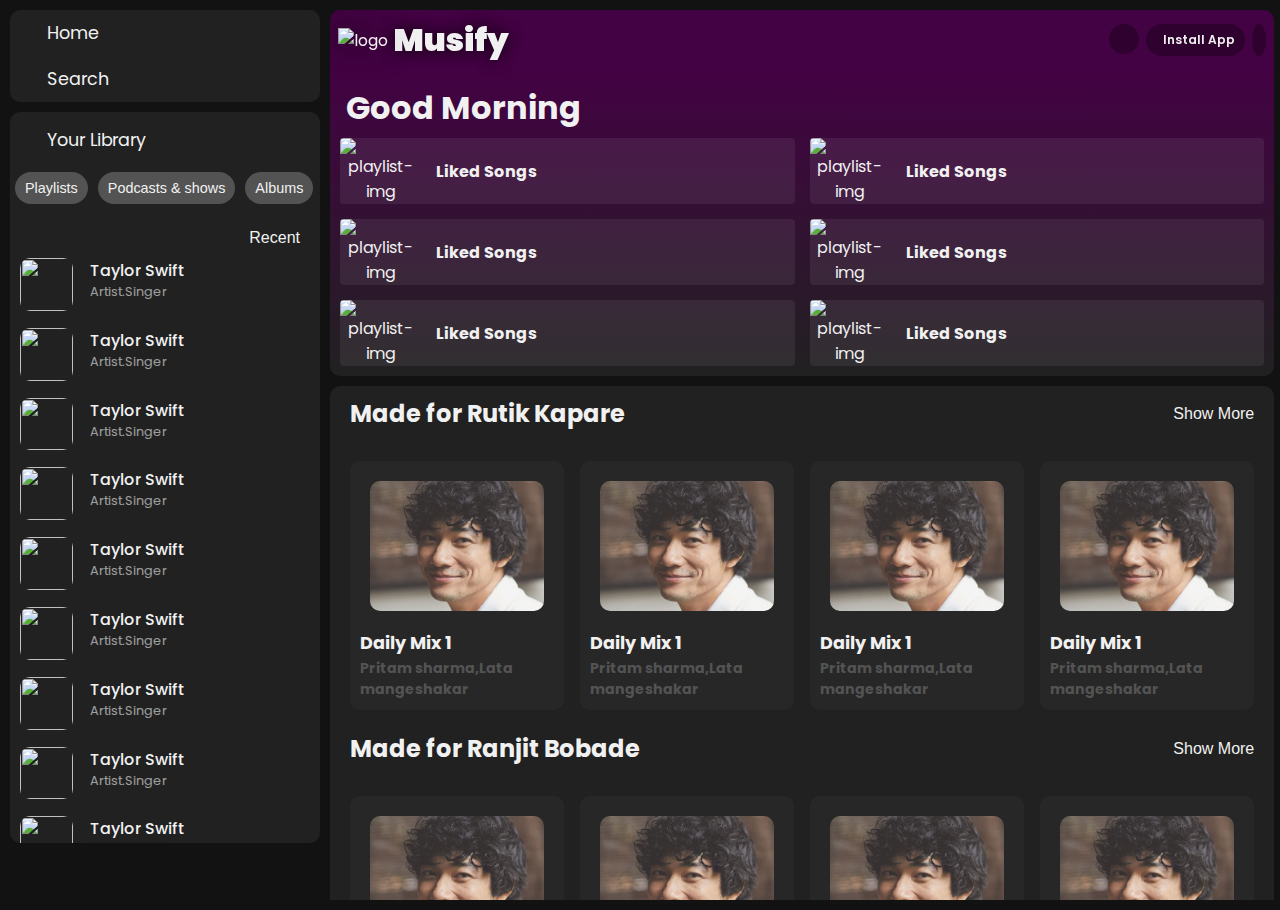
==== commit bb5f09e3: "Merge pull request #5 from Rutikkapare12/Design" ====
--- a/index.html
+++ b/index.html
@@ -1,492 +1,407 @@
 <!DOCTYPE html>
 <html lang="en">
-  <head>
-    <meta charset="UTF-8" />
-    <meta name="viewport" content="width=device-width, initial-scale=1.0" />
-    <title>spotify clone</title>
-
-    <!-- ================= Remix Icons =============== -->
-    <link
-      href="https://cdn.jsdelivr.net/npm/remixicon@2.2.0/fonts/remixicon.css"
-      rel="stylesheet"
-    />
-
-    <!-- UNICONS -->
-    <link
-      rel="stylesheet"
-      href="https://unicons.iconscout.com/release/v4.0.8/css/line.css"
-    />
-    <link rel="stylesheet" href="style.css" />
-  </head>
-  <body>
-    <aside id="aside">
-      <nav>
-        <div>
-          <i class="ri-home-5-fill"></i>
-          <h2 class="collapse-removeble">Home</h2>
-        </div>
-        <div>
-          <i class="ri-search-line"></i>
-          <h2 class="collapse-removeble">Search</h2>
-        </div>
-      </nav>
-      <section class="list">
-        <div class="list__top">
-          <div class="list__top__left">
-            <i class="ri-layout-2-fill" id="collapse-btn"></i>
-            <h2 class="collapse-removeble">Your Library</h2>
-          </div>
-          <div class="list__top__right collapse-removeble">
-            <i class="uil uil-plus"></i>
-            <i class="uil uil-arrow-right"></i>
-          </div>
-        </div>
-        <div class="category-btn collapse-removeble">
-          <button>Playlists</button>
-          <button>Podcasts & shows</button>
-          <button>Albums</button>
-          <button>Artists</button>
-        </div>
-        <div class="recent-btn collapse-removeble">
-          <i class="ri-search-line"></i>
-          <button>Recent <i class="uil uil-angle-down"></i></button>
-        </div>
-        <div class="music__lists">
-          <div class="music__box">
-            <div>
-              <img src="images/thumbnail1.jpeg" alt="" />
-            </div>
-            <div class="collapse-removeble">
-              <p class="author_title">Taylor Swift</p>
-              <p class="author_sub_title">Artist.Singer</p>
-            </div>
-          </div>
-          <div class="music__box">
-            <div>
-              <img src="images/thumbnail2.jpg" alt="" />
-            </div>
-            <div class="collapse-removeble">
-              <p class="author_title">Taylor Swift</p>
-              <p class="author_sub_title">Artist.Singer</p>
-            </div>
-          </div>
-          <div class="music__box">
-            <div>
-              <img src="images/thumbnail3.jpeg" alt="" />
-            </div>
-            <div class="collapse-removeble">
-              <p class="author_title">Taylor Swift</p>
-              <p class="author_sub_title">Artist.Singer</p>
-            </div>
-          </div>
-          <div class="music__box">
-            <div>
-              <img src="images/thumbnail4.jpeg" alt="" />
-            </div>
-            <div class="collapse-removeble">
-              <p class="author_title">Taylor Swift</p>
-              <p class="author_sub_title">Artist.Singer</p>
-            </div>
-          </div>
-          <div class="music__box">
-            <div>
-              <img src="images/thumbnail5.jpeg" alt="" />
-            </div>
-            <div class="collapse-removeble">
-              <p class="author_title">Taylor Swift</p>
-              <p class="author_sub_title">Artist.Singer</p>
-            </div>
-          </div>
-          <div class="music__box">
-            <div>
-              <img src="images/thumbnail6.jpeg" alt="" />
-            </div>
-            <div class="collapse-removeble">
-              <p class="author_title">Taylor Swift</p>
-              <p class="author_sub_title">Artist.Singer</p>
-            </div>
-          </div>
-          <div class="music__box">
-            <div>
-              <img src="images/thumbnail7.jpeg" alt="" />
-            </div>
-            <div class="collapse-removeble">
-              <p class="author_title">Taylor Swift</p>
-              <p class="author_sub_title">Artist.Singer</p>
-            </div>
-          </div>
-          <div class="music__box">
-            <div>
-              <img src="images/thumbnail7.jpeg" alt="" />
-            </div>
-            <div class="collapse-removeble">
-              <p class="author_title">Taylor Swift</p>
-              <p class="author_sub_title">Artist.Singer</p>
-            </div>
-          </div>
-          <div class="music__box">
-            <div>
-              <img src="images/thumbnail7.jpeg" alt="" />
-            </div>
-            <div class="collapse-removeble">
-              <p class="author_title">Taylor Swift</p>
-              <p class="author_sub_title">Artist.Singer</p>
-            </div>
-          </div>
-          <div class="music__box">
-            <div>
-              <img src="images/thumbnail7.jpeg" alt="" />
-            </div>
-            <div class="collapse-removeble">
-              <p class="author_title">Taylor Swift</p>
-              <p class="author_sub_title">Artist.Singer</p>
-            </div>
-          </div>
-          <div class="music__box">
-            <div>
-              <img src="images/thumbnail7.jpeg" alt="" />
-            </div>
-            <div class="collapse-removeble">
-              <p class="author_title">Taylor Swift</p>
-              <p class="author_sub_title">Artist.Singer</p>
-            </div>
-          </div>
-          <div class="music__box">
-            <div>
-              <img src="images/thumbnail7.jpeg" alt="" />
-            </div>
-            <div class="collapse-removeble">
-              <p class="author_title">Taylor Swift</p>
-              <p class="author_sub_title">Artist.Singer</p>
-            </div>
-          </div>
-          <div class="music__box">
-            <div>
-              <img src="images/thumbnail7.jpeg" alt="" />
-            </div>
-            <div class="collapse-removeble">
-              <p class="author_title">Taylor Swift</p>
-              <p class="author_sub_title">Artist.Singer</p>
-            </div>
-          </div>
-          <div class="music__box">
-            <div>
-              <img src="images/thumbnail7.jpeg" alt="" />
-            </div>
-            <div class="collapse-removeble">
-              <p class="author_title">Taylor Swift</p>
-              <p class="author_sub_title">Artist.Singer</p>
-            </div>
-          </div>
-          <div class="music__box">
-            <div>
-              <img src="images/thumbnail7.jpeg" alt="" />
-            </div>
-            <div class="collapse-removeble">
-              <p class="author_title">Taylor Swift</p>
-              <p class="author_sub_title">Artist.Singer</p>
-            </div>
-          </div>
-          <div class="music__box">
-            <div>
-              <img src="images/thumbnail7.jpeg" alt="" />
-            </div>
-            <div class="collapse-removeble">
-              <p class="author_title">Taylor Swift</p>
-              <p class="author_sub_title">Artist.Singer</p>
-            </div>
-          </div>
-        </div>
-      </section>
-    </aside>
-    <main>
-      <header>
-        <nav class="top-nav">
-          <div class="arrows">
-            <span class="icon-left"><i class="ri-arrow-left-s-line"></i></span>
-            <span class="icon-right"
-              ><i class="ri-arrow-right-s-line"></i
-            ></span>
-          </div>
-          <div class="nav-info">
-            <span class="install-app"
-              ><i class="ri-download-line"></i>Install App</span
-            >
-            <span class="user-profile"><i class="ri-user-line"></i></span>
-          </div>
-        </nav>
-        <div class="heading">
-          <h1>Good Morning</h1>
-        </div>
-        <div class="playlist-container">
-          <div class="playlist">
-            <img
-              src="https://tse3.mm.bing.net/th?id=OIP.KIRb1icpJNN8DLBWg6hM1gHaHY&pid=Api&P=0&h=180"
-              alt="playlist-img"
-              class="playlist-img"
-            />
-            <h4 class="playlist-title">Liked Songs</h4>
-            <span class="play-icon"><i class="ri-play-fill"></i></span>
-          </div>
-          <div class="playlist">
-            <img
-              src="https://image.freepik.com/free-vector/beautiful-retro-live-music-banner_1419-1988.jpg"
-              alt="playlist-img"
-              class="playlist-img"
-            />
-            <h4 class="playlist-title">Liked Songs</h4>
-            <span class="play-icon"><i class="ri-play-fill"></i></span>
-          </div>
-          <div class="playlist">
-            <img
-              src="https://d1csarkz8obe9u.cloudfront.net/posterpreviews/new-release-mixtape-music-promo-video-banner-design-template-7518214f05194bed7dd793cc465c2a35_screen.jpg"
-              alt="playlist-img"
-              class="playlist-img"
-            />
-            <h4 class="playlist-title">Liked Songs</h4>
-            <span class="play-icon"><i class="ri-play-fill"></i></span>
-          </div>
-          <div class="playlist">
-            <img
-              src="https://tse3.mm.bing.net/th?id=OIP.KIRb1icpJNN8DLBWg6hM1gHaHY&pid=Api&P=0&h=180"
-              alt="playlist-img"
-              class="playlist-img"
-            />
-            <h4 class="playlist-title">Liked Songs</h4>
-            <span class="play-icon"><i class="ri-play-fill"></i></span>
-          </div>
-          <div class="playlist">
-            <img
-              src="https://image.freepik.com/free-vector/beautiful-retro-live-music-banner_1419-1988.jpg"
-              alt="playlist-img"
-              class="playlist-img"
-            />
-            <h4 class="playlist-title">Liked Songs</h4>
-            <span class="play-icon"><i class="ri-play-fill"></i></span>
-          </div>
-          <div class="playlist">
-            <img
-              src="https://d1csarkz8obe9u.cloudfront.net/posterpreviews/new-release-mixtape-music-promo-video-banner-design-template-7518214f05194bed7dd793cc465c2a35_screen.jpg"
-              alt="playlist-img"
-              class="playlist-img"
-            />
-            <h4 class="playlist-title">Liked Songs</h4>
-            <span class="play-icon"><i class="ri-play-fill"></i></span>
-          </div>
-        </div>
-      </header>
-      <section class="container">
-        <div class="box-heading">
-          <h2>Made for Rutik Kapare</h2>
-          <button class="show-more">Show More</button>
-        </div>
-        <div class="grid">
-          <div class="box-container">
-            <div class="box-item">
-              <img src="img/avatar-1.jpg" alt="" class="box-image" />
-              <h3 class="box-title">Daily Mix 1</h3>
-              <h4>Pritam sharma,Lata mangeshakar</h4>
-              <span class="play-icon"><i class="ri-play-fill"></i></span>
-            </div>
-          </div>
-          <div class="box-container">
-            <div class="box-item">
-              <img src="img/avatar-1.jpg" alt="" class="box-image" />
-              <h3 class="box-title">Daily Mix 1</h3>
-              <h4>Pritam sharma,Lata mangeshakar</h4>
-              <span class="play-icon"><i class="ri-play-fill"></i></span>
-            </div>
-          </div>
-          <div class="box-container">
-            <div class="box-item">
-              <img src="img/avatar-1.jpg" alt="" class="box-image" />
-              <h3 class="box-title">Daily Mix 1</h3>
-              <h4>Pritam sharma,Lata mangeshakar</h4>
-              <span class="play-icon"><i class="ri-play-fill"></i></span>
-            </div>
-          </div>
-          <div class="box-container">
-            <div class="box-item">
-              <img src="img/avatar-1.jpg" alt="" class="box-image" />
-              <h3 class="box-title">Daily Mix 1</h3>
-              <h4>Pritam sharma,Lata mangeshakar</h4>
-
-              <span class="play-icon"><i class="ri-play-fill"></i></span>
-            </div>
-          </div>
-          <div class="box-container">
-            <div class="box-item">
-              <img src="img/avatar-1.jpg" alt="" class="box-image" />
-              <h3 class="box-title">Daily Mix 1</h3>
-              <h4>Pritam sharma,Lata mangeshakar</h4>
-
-              <span class="play-icon"><i class="ri-play-fill"></i></span>
-            </div>
-          </div>
-          <div class="box-container">
-            <div class="box-item">
-              <img src="img/avatar-1.jpg" alt="" class="box-image" />
-              <h3 class="box-title">Daily Mix 1</h3>
-              <h4>Pritam sharma,Lata mangeshakar</h4>
-
-              <span class="play-icon"><i class="ri-play-fill"></i></span>
-            </div>
-          </div>
-          <div class="box-container">
-            <div class="box-item">
-              <img src="img/avatar-1.jpg" alt="" class="box-image" />
-              <h3 class="box-title">Daily Mix 1</h3>
-              <h4>Pritam sharma,Lata mangeshakar</h4>
-
-              <span class="play-icon"><i class="ri-play-fill"></i></span>
-            </div>
-          </div>
-          <div class="box-container">
-            <div class="box-item">
-              <img src="img/avatar-1.jpg" alt="" class="box-image" />
-              <h3 class="box-title">Daily Mix 1</h3>
-              <h4>Pritam sharma,Lata mangeshakar</h4>
-
-              <span class="play-icon"><i class="ri-play-fill"></i></span>
-            </div>
-          </div>
-        </div>
-
-        <div class="box-heading">
-          <h2>Made for Ranjit Bobade</h2>
-          <button class="show-more">Show More</button>
-        </div>
-        <div class="grid">
-          <div class="box-container">
-            <div class="box-item">
-              <img src="img/avatar-1.jpg" alt="" class="box-image" />
-              <h3 class="box-title">Daily Mix 1</h3>
-              <h4>Pritam sharma,Lata mangeshakar</h4>
-              <span class="play-icon"><i class="ri-play-fill"></i></span>
-            </div>
-          </div>
-          <div class="box-container">
-            <div class="box-item">
-              <img src="img/avatar-1.jpg" alt="" class="box-image" />
-              <h3 class="box-title">Daily Mix 1</h3>
-              <h4>Pritam sharma,Lata mangeshakar</h4>
-              <span class="play-icon"><i class="ri-play-fill"></i></span>
-            </div>
-          </div>
-          <div class="box-container">
-            <div class="box-item">
-              <img src="img/avatar-1.jpg" alt="" class="box-image" />
-              <h3 class="box-title">Daily Mix 1</h3>
-              <h4>Pritam sharma,Lata mangeshakar</h4>
-              <span class="play-icon"><i class="ri-play-fill"></i></span>
-            </div>
-          </div>
-          <div class="box-container">
-            <div class="box-item">
-              <img src="img/avatar-1.jpg" alt="" class="box-image" />
-              <h3 class="box-title">Daily Mix 1</h3>
-              <h4>Pritam sharma,Lata mangeshakar</h4>
-              <span class="play-icon"><i class="ri-play-fill"></i></span>
-            </div>
-          </div>
-          <div class="box-container">
-            <div class="box-item">
-              <img src="img/avatar-1.jpg" alt="" class="box-image" />
-              <h3 class="box-title">Daily Mix 1</h3>
-              <h4>Pritam sharma,Lata mangeshakar</h4>
-              <span class="play-icon"><i class="ri-play-fill"></i></span>
-            </div>
-          </div>
-          <div class="box-container">
-            <div class="box-item">
-              <img src="img/avatar-1.jpg" alt="" class="box-image" />
-              <h3 class="box-title">Daily Mix 1</h3>
-              <h4>Pritam sharma,Lata mangeshakar</h4>
-              <span class="play-icon"><i class="ri-play-fill"></i></span>
-            </div>
-          </div>
-          <div class="box-container">
-            <div class="box-item">
-              <img src="img/avatar-1.jpg" alt="" class="box-image" />
-              <h3 class="box-title">Daily Mix 1</h3>
-              <h4>Pritam sharma,Lata mangeshakar</h4>
-              <span class="play-icon"><i class="ri-play-fill"></i></span>
-            </div>
-          </div>
-          <div class="box-container">
-            <div class="box-item">
-              <img src="img/avatar-1.jpg" alt="" class="box-image" />
-              <h3 class="box-title">Daily Mix 1</h3>
-              <h4>Pritam sharma,Lata mangeshakar</h4>
-              <span class="play-icon"><i class="ri-play-fill"></i></span>
-            </div>
-          </div>
-        </div>
-      </section>
-
-      <footer>
-        <!-- <div class="footer-container"> -->
-          <div class="footer-info">
-            <div class="footer-content">
-              <h3 class="footer-title">Company</h3>
-
-              <ul class="footer-links">
-                <li><a href="" class="footer-link">About </a></li>
-                <li><a href="" class="footer-link">Jobs</a></li>
-                <li><a href="" class="footer-link">For the Record</a></li>
-              </ul>
-            </div>
-
-            <div class="footer-content">
-              <h3 class="footer-title">Communities</h3>
-
-              <ul class="footer-links">
-                <li><a href="" class="footer-link">For Artists</a></li>
-                <li><a href="" class="footer-link">Developeres</a></li>
-                <li><a href="" class="footer-link">Advertising</a></li>
-                <li><a href="" class="footer-link">Investors</a></li>
-                <li><a href="" class="footer-link">Vendors</a></li>
-              </ul>
-            </div>
-
-            <div class="footer-content">
-              <h3 class="footer-title">Useful links</h3>
-
-              <ul class="footer-links">
-                <li><a href="" class="footer-link">Support</a></li>
-                <li><a href="" class="footer-link">Free Mobile App</a></li>
-              </ul>
-            </div>
-
-            <ul class="footer-social">
-              <a href="#" target="_blank" class="footer-social-link">
-                <i class="ri-facebook-circle-fill"></i>
-              </a>
-
-              <a href="#" target="_blank" class="footer-social-link">
-                <i class="ri-instagram-line"></i>
-              </a>
-
-              <a
-                href="https://twitter.com"
-                target="_blank"
-                class="footer-social-link"
-              >
-                <!-- <i class="ri-twitter-x-fill"></i> -->
-                <i class="ri-twitter-fill"></i>
-              </a>
-            </ul>
-          <!-- </div> -->
-        </div>
-
-        <div class="hr"></div>
-        <span class="footer-copy">
-          &#169; 2023 Brogrammers. All right reserved.
-        </span>
-      </footer>
-    </main>
-
-    <!-- Footer -->
-  </body>
-  <script src="script.js"></script>
-</html>
+
+<head>
+  <meta charset="UTF-8" />
+  <meta name="viewport" content="width=device-width, initial-scale=1.0" />
+  <title>spotify clone</title>
+
+  <!-- ================= Remix Icons =============== -->
+  <link href="https://cdn.jsdelivr.net/npm/remixicon@2.2.0/fonts/remixicon.css" rel="stylesheet" />
+
+  <!-- UNICONS -->
+  <link rel="stylesheet" href="https://unicons.iconscout.com/release/v4.0.8/css/line.css" />
+  <link rel="stylesheet" href="style.css" />
+</head>
+
+<body>
+  <aside id="aside">
+    <nav>
+      <div>
+        <i class="ri-home-5-fill"></i>
+        <h2 class="collapse-removeble">Home</h2>
+      </div>
+      <div>
+        <i class="ri-search-line"></i>
+        <h2 class="collapse-removeble">Search</h2>
+      </div>
+    </nav>
+    <section class="list">
+      <div class="list__top">
+        <div class="list__top__left">
+          <i class="ri-layout-2-fill" id="collapse-btn"></i>
+          <h2 class="collapse-removeble">Your Library</h2>
+        </div>
+        <div class="list__top__right collapse-removeble">
+          <i class="uil uil-plus"></i>
+          <i class="uil uil-arrow-right"></i>
+        </div>
+      </div>
+      <div class="category-btn collapse-removeble">
+        <button>Playlists</button>
+        <button>Podcasts & shows</button>
+        <button>Albums</button>
+        <button>Artists</button>
+      </div>
+      <div class="recent-btn collapse-removeble">
+        <i class="ri-search-line"></i>
+        <button>Recent <i class="uil uil-angle-down"></i></button>
+      </div>
+      <div class="music__lists">
+        <div class="music__box">
+          <div>
+            <img src="images/thumbnail1.jpeg" alt="" />
+          </div>
+          <div class="collapse-removeble">
+            <p class="author_title">Taylor Swift</p>
+            <p class="author_sub_title">Artist.Singer</p>
+          </div>
+        </div>
+        <div class="music__box">
+          <div>
+            <img src="images/thumbnail2.jpg" alt="" />
+          </div>
+          <div class="collapse-removeble">
+            <p class="author_title">Taylor Swift</p>
+            <p class="author_sub_title">Artist.Singer</p>
+          </div>
+        </div>
+        <div class="music__box">
+          <div>
+            <img src="images/thumbnail3.jpeg" alt="" />
+          </div>
+          <div class="collapse-removeble">
+            <p class="author_title">Taylor Swift</p>
+            <p class="author_sub_title">Artist.Singer</p>
+          </div>
+        </div>
+        <div class="music__box">
+          <div>
+            <img src="images/thumbnail4.jpeg" alt="" />
+          </div>
+          <div class="collapse-removeble">
+            <p class="author_title">Taylor Swift</p>
+            <p class="author_sub_title">Artist.Singer</p>
+          </div>
+        </div>
+        <div class="music__box">
+          <div>
+            <img src="images/thumbnail5.jpeg" alt="" />
+          </div>
+          <div class="collapse-removeble">
+            <p class="author_title">Taylor Swift</p>
+            <p class="author_sub_title">Artist.Singer</p>
+          </div>
+        </div>
+        <div class="music__box">
+          <div>
+            <img src="images/thumbnail6.jpeg" alt="" />
+          </div>
+          <div class="collapse-removeble">
+            <p class="author_title">Taylor Swift</p>
+            <p class="author_sub_title">Artist.Singer</p>
+          </div>
+        </div>
+        <div class="music__box">
+          <div>
+            <img src="images/thumbnail7.jpeg" alt="" />
+          </div>
+          <div class="collapse-removeble">
+            <p class="author_title">Taylor Swift</p>
+            <p class="author_sub_title">Artist.Singer</p>
+          </div>
+        </div>
+        <div class="music__box">
+          <div>
+            <img src="images/thumbnail7.jpeg" alt="" />
+          </div>
+          <div class="collapse-removeble">
+            <p class="author_title">Taylor Swift</p>
+            <p class="author_sub_title">Artist.Singer</p>
+          </div>
+        </div>
+        <div class="music__box">
+          <div>
+            <img src="images/thumbnail7.jpeg" alt="" />
+          </div>
+          <div class="collapse-removeble">
+            <p class="author_title">Taylor Swift</p>
+            <p class="author_sub_title">Artist.Singer</p>
+          </div>
+        </div>
+        <div class="music__box">
+          <div>
+            <img src="images/thumbnail7.jpeg" alt="" />
+          </div>
+          <div class="collapse-removeble">
+            <p class="author_title">Taylor Swift</p>
+            <p class="author_sub_title">Artist.Singer</p>
+          </div>
+        </div>
+        <div class="music__box">
+          <div>
+            <img src="images/thumbnail7.jpeg" alt="" />
+          </div>
+          <div class="collapse-removeble">
+            <p class="author_title">Taylor Swift</p>
+            <p class="author_sub_title">Artist.Singer</p>
+          </div>
+        </div>
+        <div class="music__box">
+          <div>
+            <img src="images/thumbnail7.jpeg" alt="" />
+          </div>
+          <div class="collapse-removeble">
+            <p class="author_title">Taylor Swift</p>
+            <p class="author_sub_title">Artist.Singer</p>
+          </div>
+        </div>
+        <div class="music__box">
+          <div>
+            <img src="images/thumbnail7.jpeg" alt="" />
+          </div>
+          <div class="collapse-removeble">
+            <p class="author_title">Taylor Swift</p>
+            <p class="author_sub_title">Artist.Singer</p>
+          </div>
+        </div>
+        <div class="music__box">
+          <div>
+            <img src="images/thumbnail7.jpeg" alt="" />
+          </div>
+          <div class="collapse-removeble">
+            <p class="author_title">Taylor Swift</p>
+            <p class="author_sub_title">Artist.Singer</p>
+          </div>
+        </div>
+        <div class="music__box">
+          <div>
+            <img src="images/thumbnail7.jpeg" alt="" />
+          </div>
+          <div class="collapse-removeble">
+            <p class="author_title">Taylor Swift</p>
+            <p class="author_sub_title">Artist.Singer</p>
+          </div>
+        </div>
+        <div class="music__box">
+          <div>
+            <img src="images/thumbnail7.jpeg" alt="" />
+          </div>
+          <div class="collapse-removeble">
+            <p class="author_title">Taylor Swift</p>
+            <p class="author_sub_title">Artist.Singer</p>
+          </div>
+        </div>
+      </div>
+    </section>
+  </aside>
+  <main id="main-con">
+    <div class="top-div-hidden"></div>
+    <nav id="top-scroll"  class="top-nav">
+      <div class="main-logo">
+          <img src="images/music.png" alt="logo">
+          <h1 class="logo-title">Musify</h1>
+      </div>
+      <div class="nav-info">
+        <span class="icon-left"><i class="ri-arrow-left-s-line"></i></span>
+        <span class="install-app"><i class="ri-download-line"></i>Install App</span>
+        <span class="user-profile"><i class="ri-user-line"></i></span>
+      </div>
+    </nav>
+    <header>
+      <div class="heading">
+        <h1>Good Morning</h1>
+      </div>
+      <div class="playlist-container">
+        <div class="playlist">
+          <img src="https://tse3.mm.bing.net/th?id=OIP.KIRb1icpJNN8DLBWg6hM1gHaHY&pid=Api&P=0&h=180" alt="playlist-img"
+            class="playlist-img" />
+          <h4 class="playlist-title">Liked Songs</h4>
+          <span class="play-icon"><i class="ri-play-fill"></i></span>
+        </div>
+        <div class="playlist">
+          <img src="https://image.freepik.com/free-vector/beautiful-retro-live-music-banner_1419-1988.jpg"
+            alt="playlist-img" class="playlist-img" />
+          <h4 class="playlist-title">Liked Songs</h4>
+          <span class="play-icon"><i class="ri-play-fill"></i></span>
+        </div>
+        <div class="playlist">
+          <img
+            src="https://d1csarkz8obe9u.cloudfront.net/posterpreviews/new-release-mixtape-music-promo-video-banner-design-template-7518214f05194bed7dd793cc465c2a35_screen.jpg"
+            alt="playlist-img" class="playlist-img" />
+          <h4 class="playlist-title">Liked Songs</h4>
+          <span class="play-icon"><i class="ri-play-fill"></i></span>
+        </div>
+        <div class="playlist">
+          <img src="https://tse3.mm.bing.net/th?id=OIP.KIRb1icpJNN8DLBWg6hM1gHaHY&pid=Api&P=0&h=180" alt="playlist-img"
+            class="playlist-img" />
+          <h4 class="playlist-title">Liked Songs</h4>
+          <span class="play-icon"><i class="ri-play-fill"></i></span>
+        </div>
+        <div class="playlist">
+          <img src="https://image.freepik.com/free-vector/beautiful-retro-live-music-banner_1419-1988.jpg"
+            alt="playlist-img" class="playlist-img" />
+          <h4 class="playlist-title">Liked Songs</h4>
+          <span class="play-icon"><i class="ri-play-fill"></i></span>
+        </div>
+        <div class="playlist">
+          <img
+            src="https://d1csarkz8obe9u.cloudfront.net/posterpreviews/new-release-mixtape-music-promo-video-banner-design-template-7518214f05194bed7dd793cc465c2a35_screen.jpg"
+            alt="playlist-img" class="playlist-img" />
+          <h4 class="playlist-title">Liked Songs</h4>
+          <span class="play-icon"><i class="ri-play-fill"></i></span>
+        </div>
+      </div>
+    </header>
+    <section class="container">
+      <div class="box-heading">
+        <h2>Made for Rutik Kapare</h2>
+        <button class="show-more">Show More</button>
+      </div>
+      <div class="grid">
+        <div class="box-container">
+          <div class="box-item">
+            <img src="img/avatar-1.jpg" alt="" class="box-image" />
+            <h3 class="box-title">Daily Mix 1</h3>
+            <h4>Pritam sharma,Lata mangeshakar</h4>
+            <span class="play-icon"><i class="ri-play-fill"></i></span>
+          </div>
+        </div>
+        <div class="box-container">
+          <div class="box-item">
+            <img src="img/avatar-1.jpg" alt="" class="box-image" />
+            <h3 class="box-title">Daily Mix 1</h3>
+            <h4>Pritam sharma,Lata mangeshakar</h4>
+            <span class="play-icon"><i class="ri-play-fill"></i></span>
+          </div>
+        </div>
+        <div class="box-container">
+          <div class="box-item">
+            <img src="img/avatar-1.jpg" alt="" class="box-image" />
+            <h3 class="box-title">Daily Mix 1</h3>
+            <h4>Pritam sharma,Lata mangeshakar</h4>
+            <span class="play-icon"><i class="ri-play-fill"></i></span>
+          </div>
+        </div>
+        <div class="box-container">
+          <div class="box-item">
+            <img src="img/avatar-1.jpg" alt="" class="box-image" />
+            <h3 class="box-title">Daily Mix 1</h3>
+            <h4>Pritam sharma,Lata mangeshakar</h4>
+
+            <span class="play-icon"><i class="ri-play-fill"></i></span>
+          </div>
+        </div>
+        <div class="box-container">
+          <div class="box-item">
+            <img src="img/avatar-1.jpg" alt="" class="box-image" />
+            <h3 class="box-title">Daily Mix 1</h3>
+            <h4>Pritam sharma,Lata mangeshakar</h4>
+
+            <span class="play-icon"><i class="ri-play-fill"></i></span>
+          </div>
+        </div>
+        <div class="box-container">
+          <div class="box-item">
+            <img src="img/avatar-1.jpg" alt="" class="box-image" />
+            <h3 class="box-title">Daily Mix 1</h3>
+            <h4>Pritam sharma,Lata mangeshakar</h4>
+
+            <span class="play-icon"><i class="ri-play-fill"></i></span>
+          </div>
+        </div>
+        <div class="box-container">
+          <div class="box-item">
+            <img src="img/avatar-1.jpg" alt="" class="box-image" />
+            <h3 class="box-title">Daily Mix 1</h3>
+            <h4>Pritam sharma,Lata mangeshakar</h4>
+
+            <span class="play-icon"><i class="ri-play-fill"></i></span>
+          </div>
+        </div>
+        <div class="box-container">
+          <div class="box-item">
+            <img src="img/avatar-1.jpg" alt="" class="box-image" />
+            <h3 class="box-title">Daily Mix 1</h3>
+            <h4>Pritam sharma,Lata mangeshakar</h4>
+
+            <span class="play-icon"><i class="ri-play-fill"></i></span>
+          </div>
+        </div>
+      </div>
+
+      <div class="box-heading">
+        <h2>Made for Ranjit Bobade</h2>
+        <button class="show-more">Show More</button>
+      </div>
+      <div class="grid">
+        <div class="box-container">
+          <div class="box-item">
+            <img src="img/avatar-1.jpg" alt="" class="box-image" />
+            <h3 class="box-title">Daily Mix 1</h3>
+            <h4>Pritam sharma,Lata mangeshakar</h4>
+            <span class="play-icon"><i class="ri-play-fill"></i></span>
+          </div>
+        </div>
+        <div class="box-container">
+          <div class="box-item">
+            <img src="img/avatar-1.jpg" alt="" class="box-image" />
+            <h3 class="box-title">Daily Mix 1</h3>
+            <h4>Pritam sharma,Lata mangeshakar</h4>
+            <span class="play-icon"><i class="ri-play-fill"></i></span>
+          </div>
+        </div>
+        <div class="box-container">
+          <div class="box-item">
+            <img src="img/avatar-1.jpg" alt="" class="box-image" />
+            <h3 class="box-title">Daily Mix 1</h3>
+            <h4>Pritam sharma,Lata mangeshakar</h4>
+            <span class="play-icon"><i class="ri-play-fill"></i></span>
+          </div>
+        </div>
+        <div class="box-container">
+          <div class="box-item">
+            <img src="img/avatar-1.jpg" alt="" class="box-image" />
+            <h3 class="box-title">Daily Mix 1</h3>
+            <h4>Pritam sharma,Lata mangeshakar</h4>
+            <span class="play-icon"><i class="ri-play-fill"></i></span>
+          </div>
+        </div>
+        <div class="box-container">
+          <div class="box-item">
+            <img src="img/avatar-1.jpg" alt="" class="box-image" />
+            <h3 class="box-title">Daily Mix 1</h3>
+            <h4>Pritam sharma,Lata mangeshakar</h4>
+            <span class="play-icon"><i class="ri-play-fill"></i></span>
+          </div>
+        </div>
+        <div class="box-container">
+          <div class="box-item">
+            <img src="img/avatar-1.jpg" alt="" class="box-image" />
+            <h3 class="box-title">Daily Mix 1</h3>
+            <h4>Pritam sharma,Lata mangeshakar</h4>
+            <span class="play-icon"><i class="ri-play-fill"></i></span>
+          </div>
+        </div>
+        <div class="box-container">
+          <div class="box-item">
+            <img src="img/avatar-1.jpg" alt="" class="box-image" />
+            <h3 class="box-title">Daily Mix 1</h3>
+            <h4>Pritam sharma,Lata mangeshakar</h4>
+            <span class="play-icon"><i class="ri-play-fill"></i></span>
+          </div>
+        </div>
+        <div class="box-container">
+          <div class="box-item">
+            <img src="img/avatar-1.jpg" alt="" class="box-image" />
+            <h3 class="box-title">Daily Mix 1</h3>
+            <h4>Pritam sharma,Lata mangeshakar</h4>
+            <span class="play-icon"><i class="ri-play-fill"></i></span>
+          </div>
+        </div>
+      </div>
+    </section>
+  </main>
+</body>
+<script src="script.js"></script>
+</html>--- a/style.css
+++ b/style.css
@@ -10,8 +10,9 @@
 
 :root {
   /* Hex	 */
-  --main-green: #1db954;
-  --main-green: rgb(9, 213, 84);
+  /* --main-green: #1db954; */
+  /* --main-green: rgb(9, 213, 84); */
+  --main-green: linear-gradient(to top left, #d10edb, #0061ff);
   --background: #212121;
   --border: #121212;
   --light-background: #535353;
@@ -35,6 +36,7 @@
 }
 
 body {
+  overflow: hidden;
   display: grid;
   grid-template-columns: 25% 73.77%;
   gap: 10px;
@@ -194,7 +196,8 @@
 header {
   background: linear-gradient(to bottom, rgb(67, 2, 67), var(--background));
   color: var(--font-color);
-  border-radius: 10px;
+  border-bottom-left-radius: 10px;
+  border-bottom-right-radius: 10px;
   padding-block: 10px;
 }
 
@@ -208,7 +211,7 @@
 
 .top-nav {
   color: var(--font-color);
-  padding: 1rem;
+  padding: 0.4rem .5rem;
   display: flex;
   justify-content: space-between;
   align-items: center;
@@ -218,12 +221,33 @@
   z-index: 100;
   background: rgb(67, 2, 67);
   backdrop-filter: blur(5px);
-  margin-top: 10px;
+  margin-top: 0;
   border-top-left-radius: 10px;
   border-top-right-radius: 10px;
-}
-
- .top-nav .arrows span {
+  backdrop-filter: blur(7px);
+}
+
+.top-nav .main-logo{
+  display: flex;
+  align-items: center;
+}
+
+.top-nav .main-logo .logo-title{
+  font-weight: 900;
+  text-shadow: 0 0 15px rgba(0,0,0,.9);
+}
+
+.top-nav .main-logo img{
+  width: 50px;
+  margin: 0 5px 0 0;
+  filter: drop-shadow(0 0 15px rgba(0,0,0,.9))
+}
+
+.top-nav .nav-info{
+  display: flex;
+}
+
+.top-nav .nav-info .icon-left {
   font-size: 25px;
   display: inline-flex;
   justify-content: center;
@@ -233,6 +257,7 @@
   border-radius: 50%;
   background-color: rgba(0, 0, 0, 0.3);
   color: rgba(255, 255, 255, 0.7);
+  margin-right: 7px;
 }
 
  .top-nav .arrows .icon-left {
@@ -262,7 +287,7 @@
   margin-left: 7px;
 }
 
-h.heading h1 {
+.heading h1 {
   padding: 0.2rem 1rem 0.4rem 1rem;
 }
 
@@ -298,7 +323,7 @@
   right: 1.1rem;
   align-items: center;
   border-radius: 50%;
-  background-color: var(--main-green);
+  background: var(--main-green);
   height: 50px;
   width: 50px;
   display: flex;
@@ -417,7 +442,7 @@
   right: 1rem;
   height: 50px;
   width: 50px;
-  background-color: var(--main-green);
+  background: var(--main-green);
   border-radius: 50%;
   color: black;
   align-items: center;
@@ -541,108 +566,6 @@
     display: none;
   }
 }
-
-/* Footer */
-
-.footer-container{
-  display: flex;
- justify-content: space-between;
-  margin: 10px;
- 
-}
-
-.footer-info{
- 
-  display: flex;
-  /* gap: 80px; */
-  justify-content: space-around;
-  line-height: 30px;
-  width: 100%;
-
-}
-
-.footer-content{
-  padding: 20px;
-}
-
-.footer-content .footer-title{
-  color: var(--font-color);
-  font-size: 16px;
-}
-
-.footer-links li,.footer-links li>a {
-  list-style: none;
-  text-decoration: none;
-  font-size: 14px;
-  color: var(--grey);
-}
-
-.footer-links .footer-link:hover{
-color: white;
-}
-
-.footer-social{
-  
-  display: flex;
-  justify-content: space-between;
-  gap: 20px;
-  margin-top: 20px;
-}
-
-.footer-social > a{
-  text-decoration: none;
-  
- 
-}
-
-.footer-social-link {
-  background-color: rgba(255, 255, 255, 0.05);
-  ;
-  height: 30px;
-  width: 30px;
-  border-radius: 50%;
-  display: flex;
-  justify-content: center;
-  font-size: 1.25rem;
-  transition: transform .3s;
-}
-
-.footer-social-link > i{
-  color: purple;
-}
-
-
-.footer-social-link:hover {
-  background-color: rgba(255, 255, 255, 0.08);
-  cursor: pointer;
-  transform: translateY(-.20rem);
-}
-
-.footer-copy{
-  display: flex;
-  justify-content: center;
-  margin-top: 1rem;
-  font-size: 14px;
-  color: gray;
-  text-decoration: none;
-}
-
-.hr{
-  height: 1px;
-  width: 100%;
-  background-color: rgba(255, 255, 255, 0.09);
-  color: rgba(0, 0, 0, 0.3);
-}
-
-
-
-  
-
-
-
-
-
-
 /* -------------------------------------------------------------------------- */
 /*                           Media Queries for 900px                          */
 /* -------------------------------------------------------------------------- */
